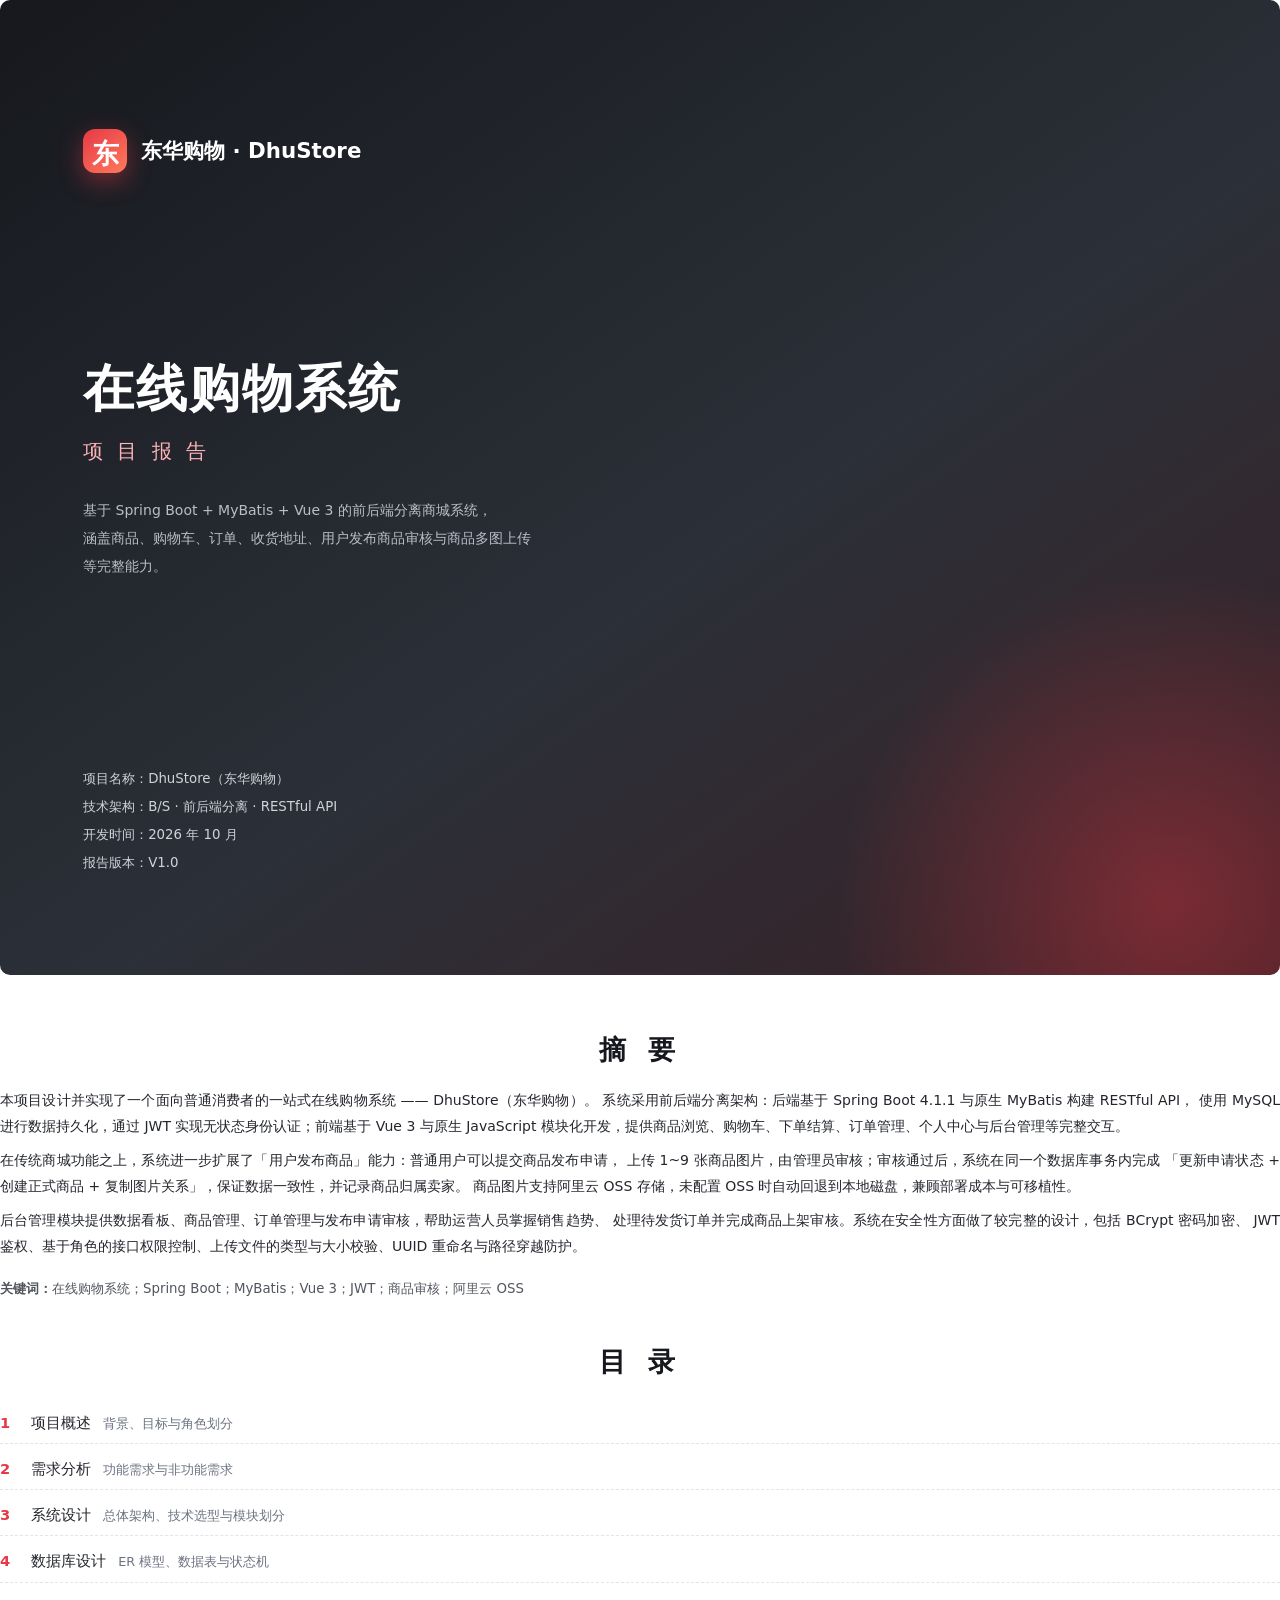
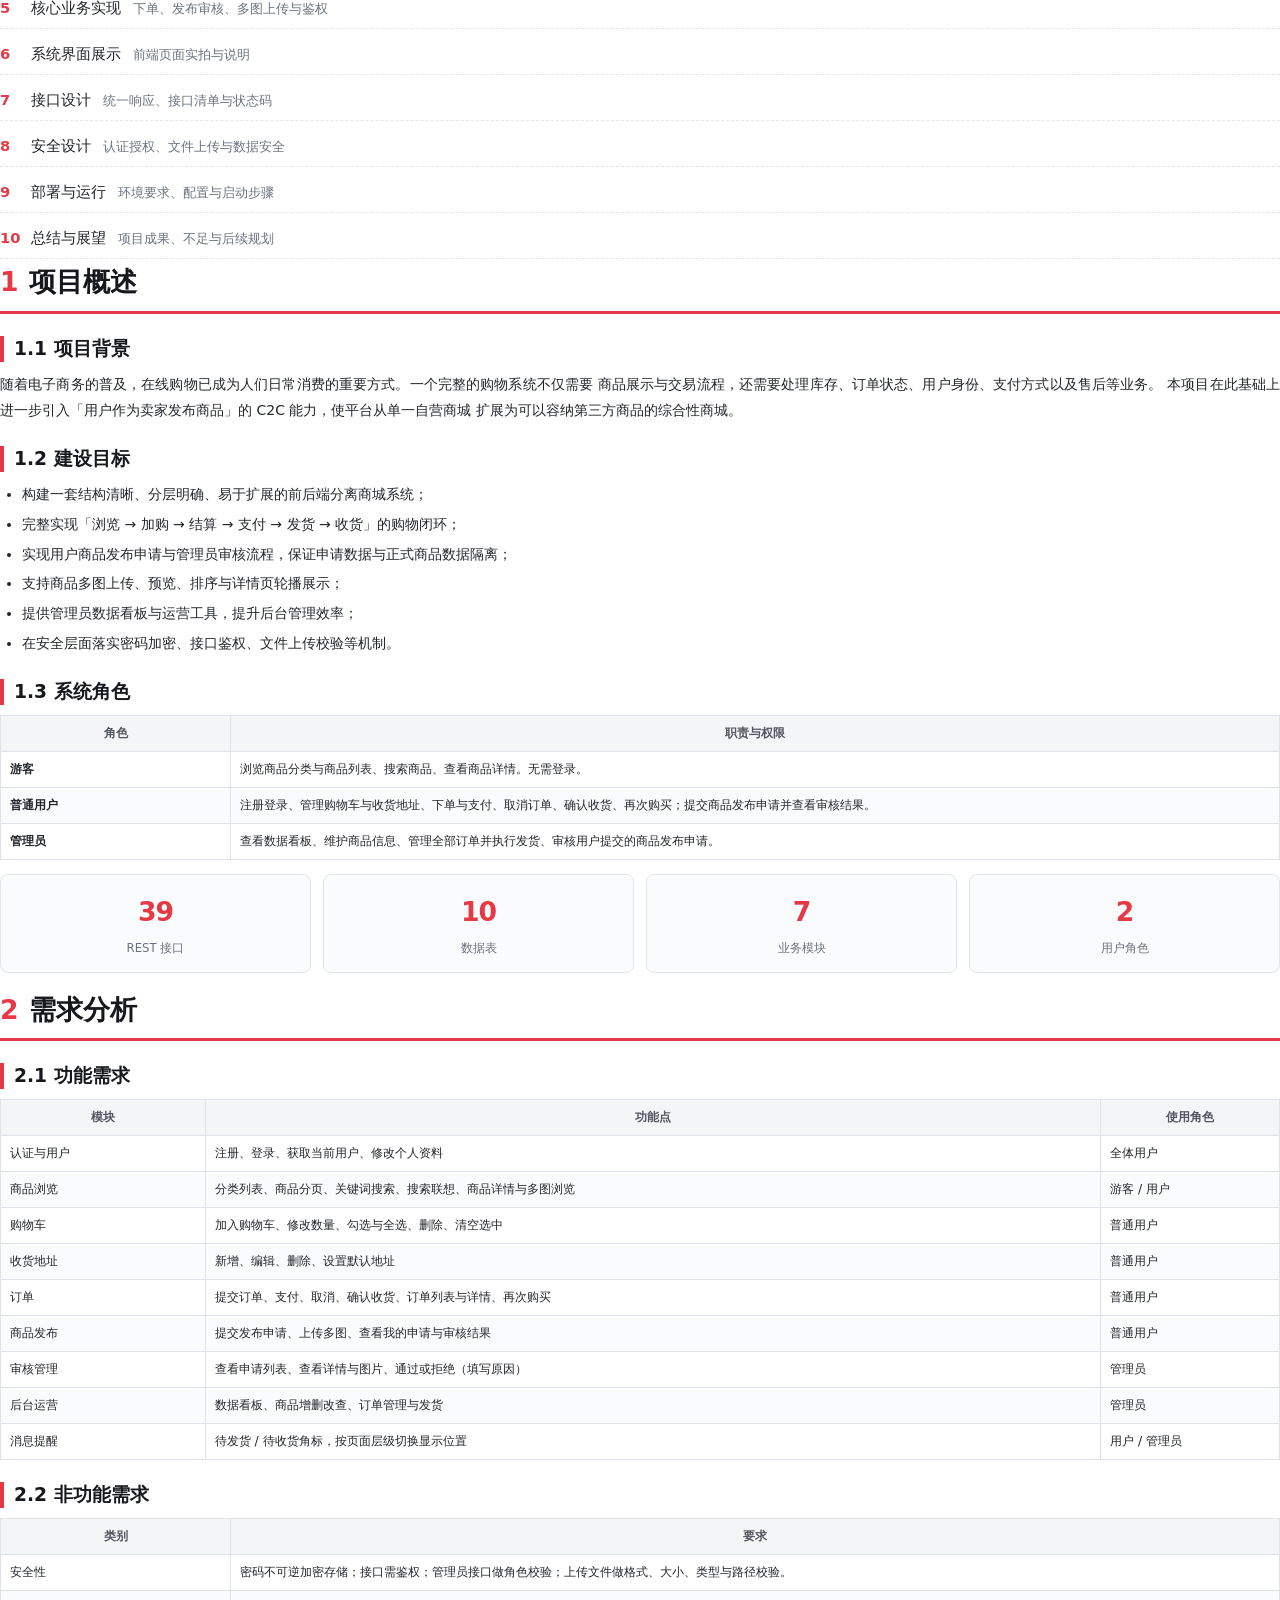
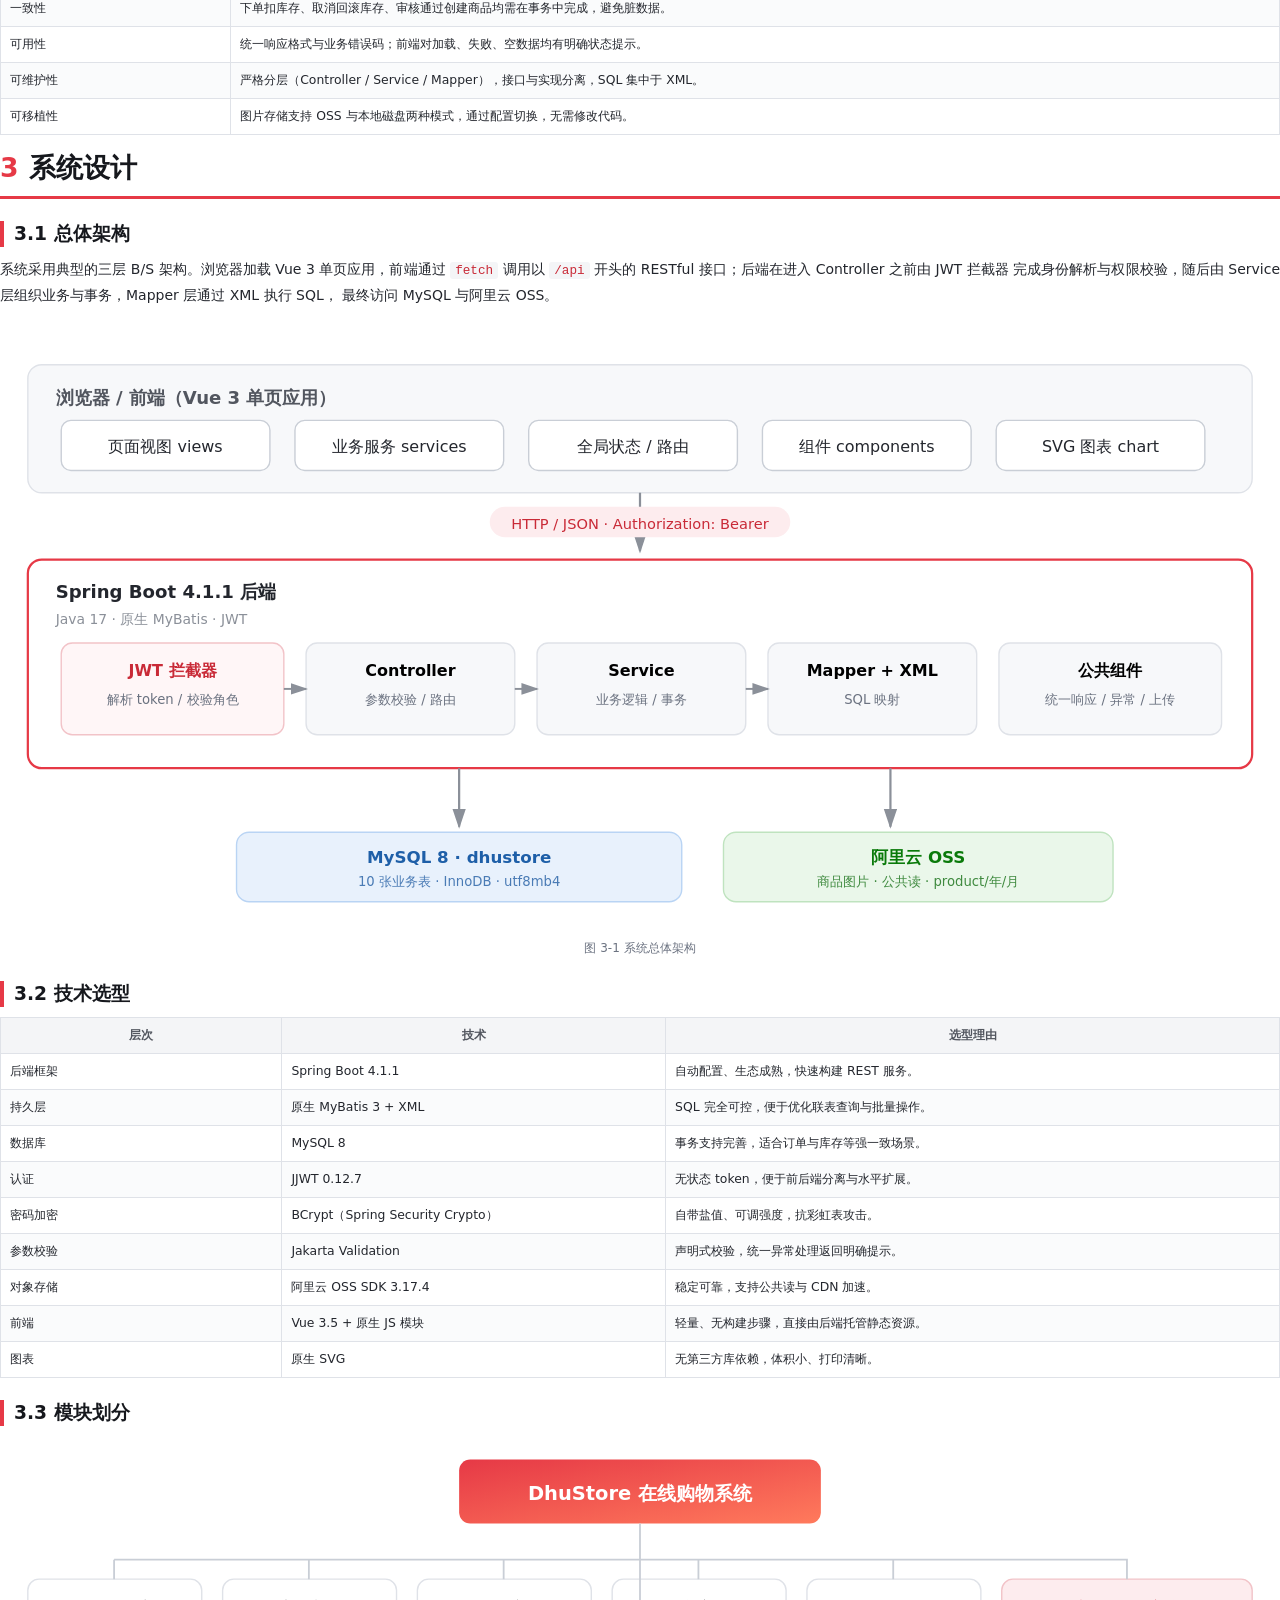
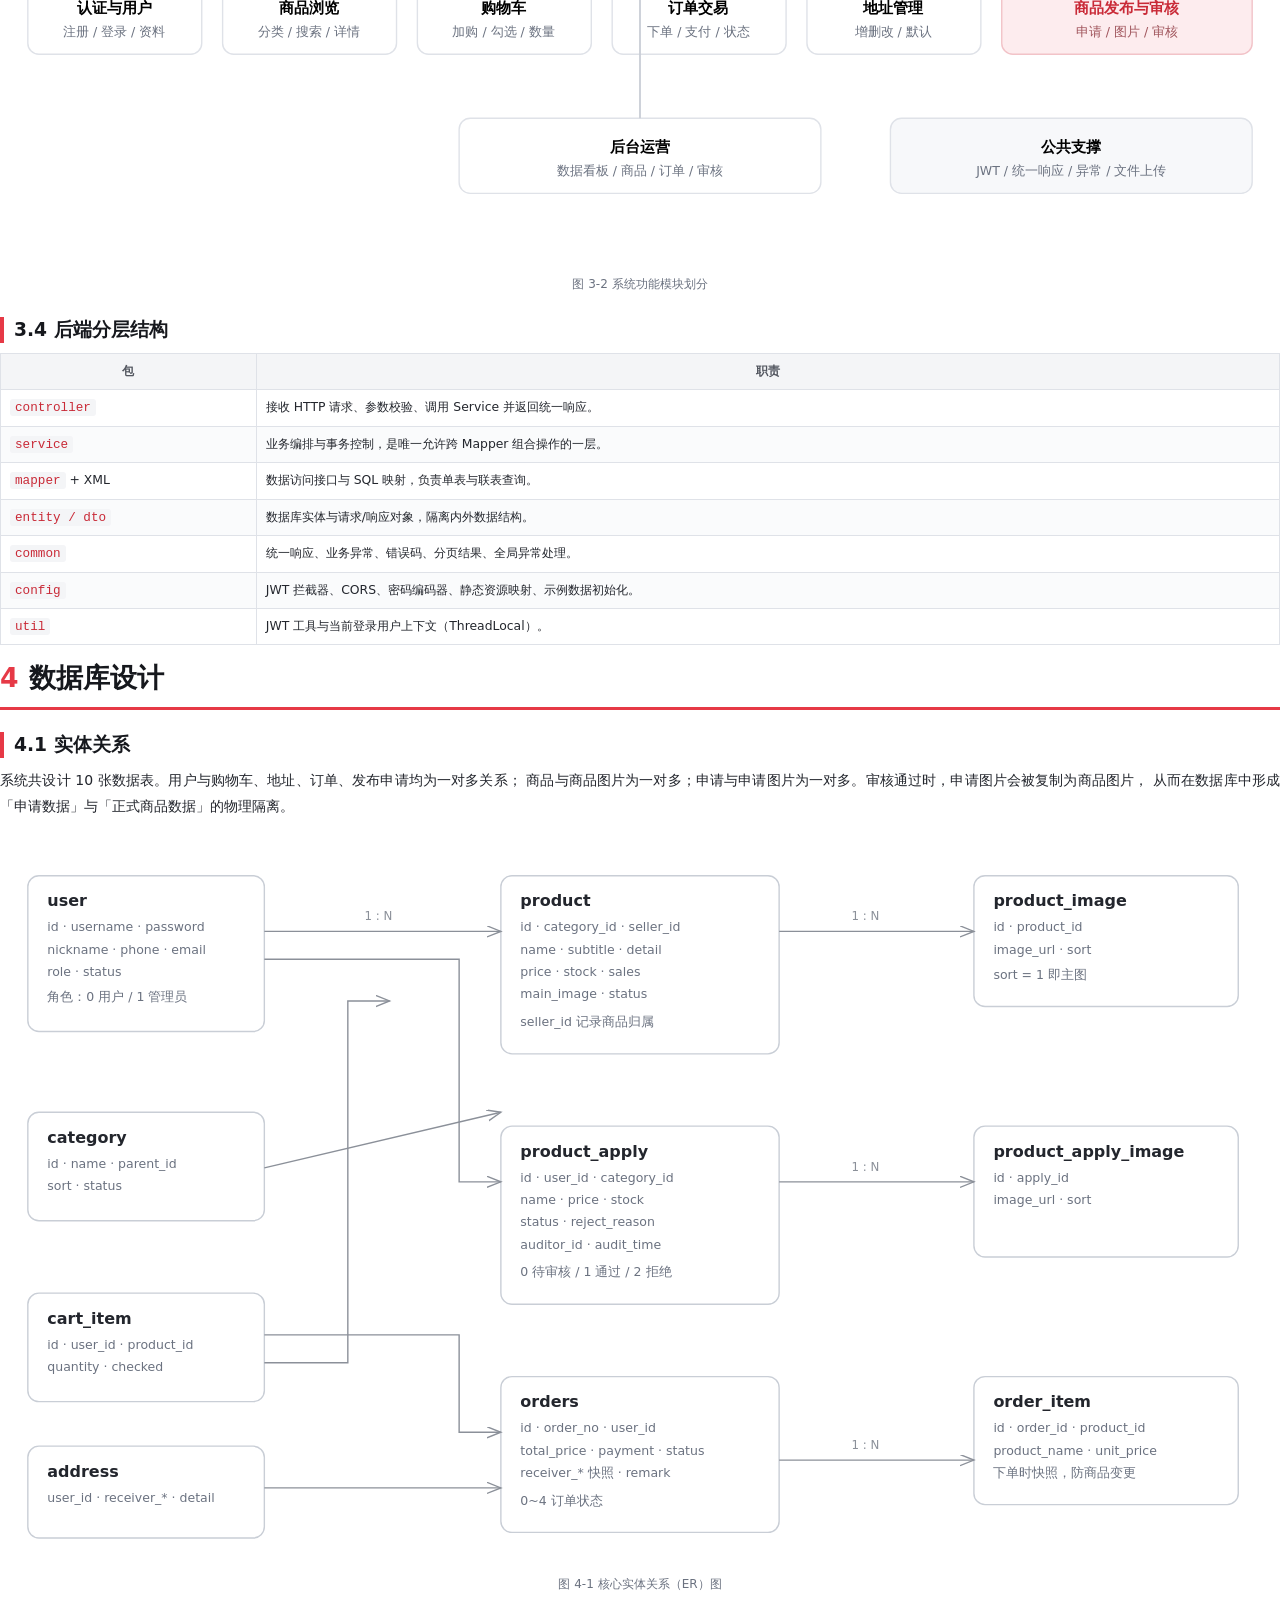
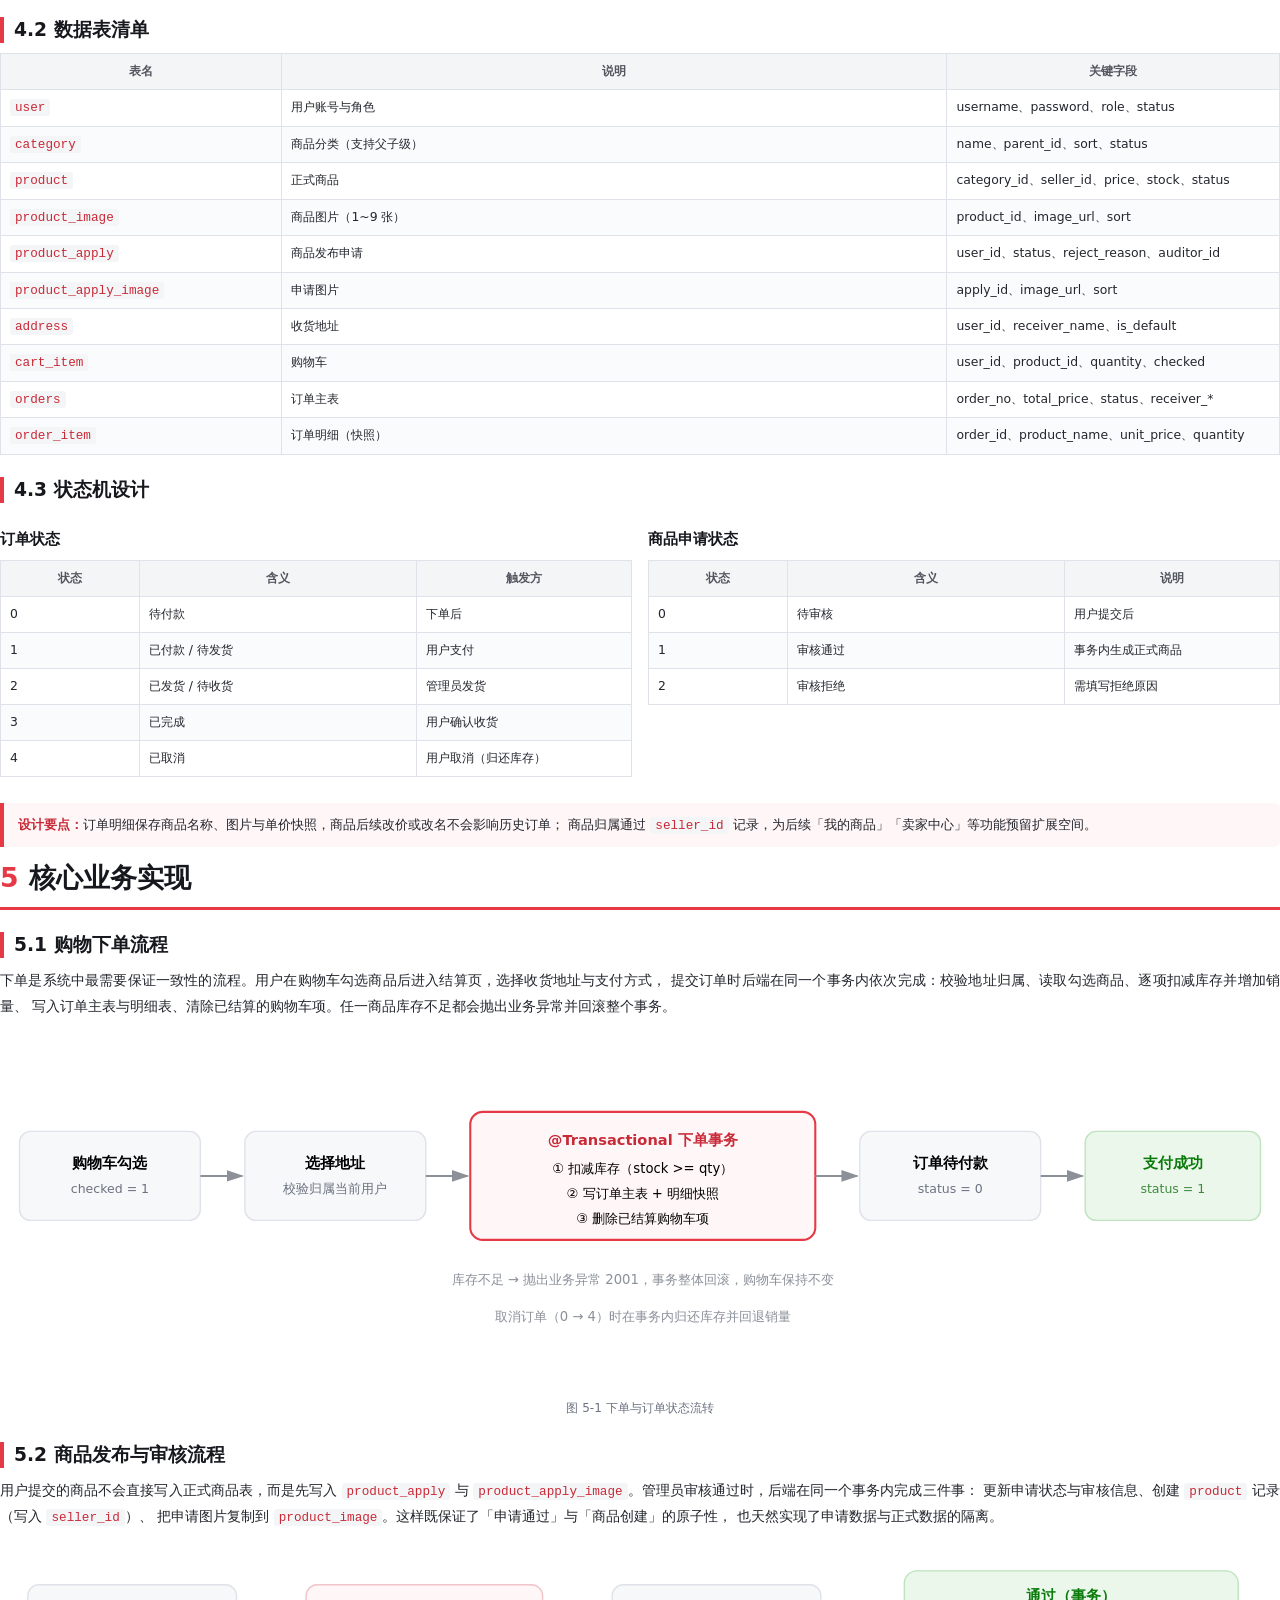
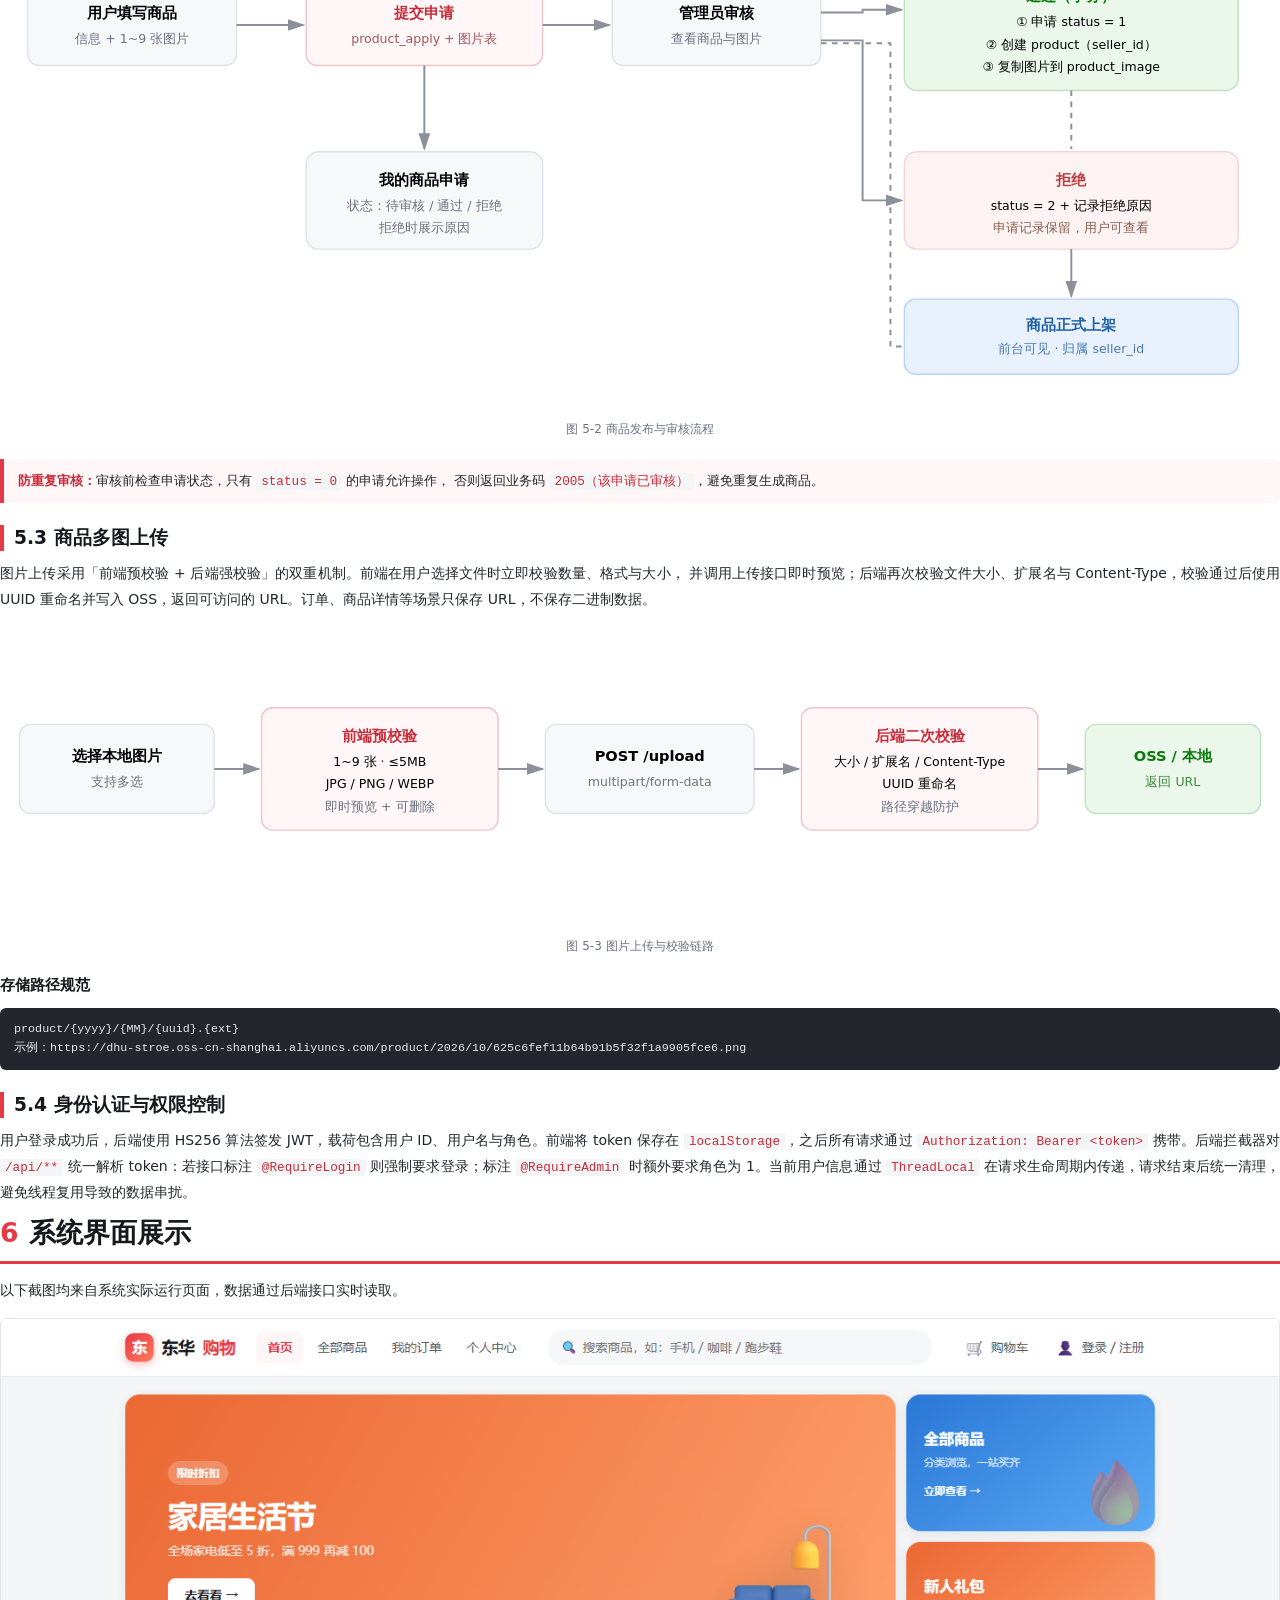
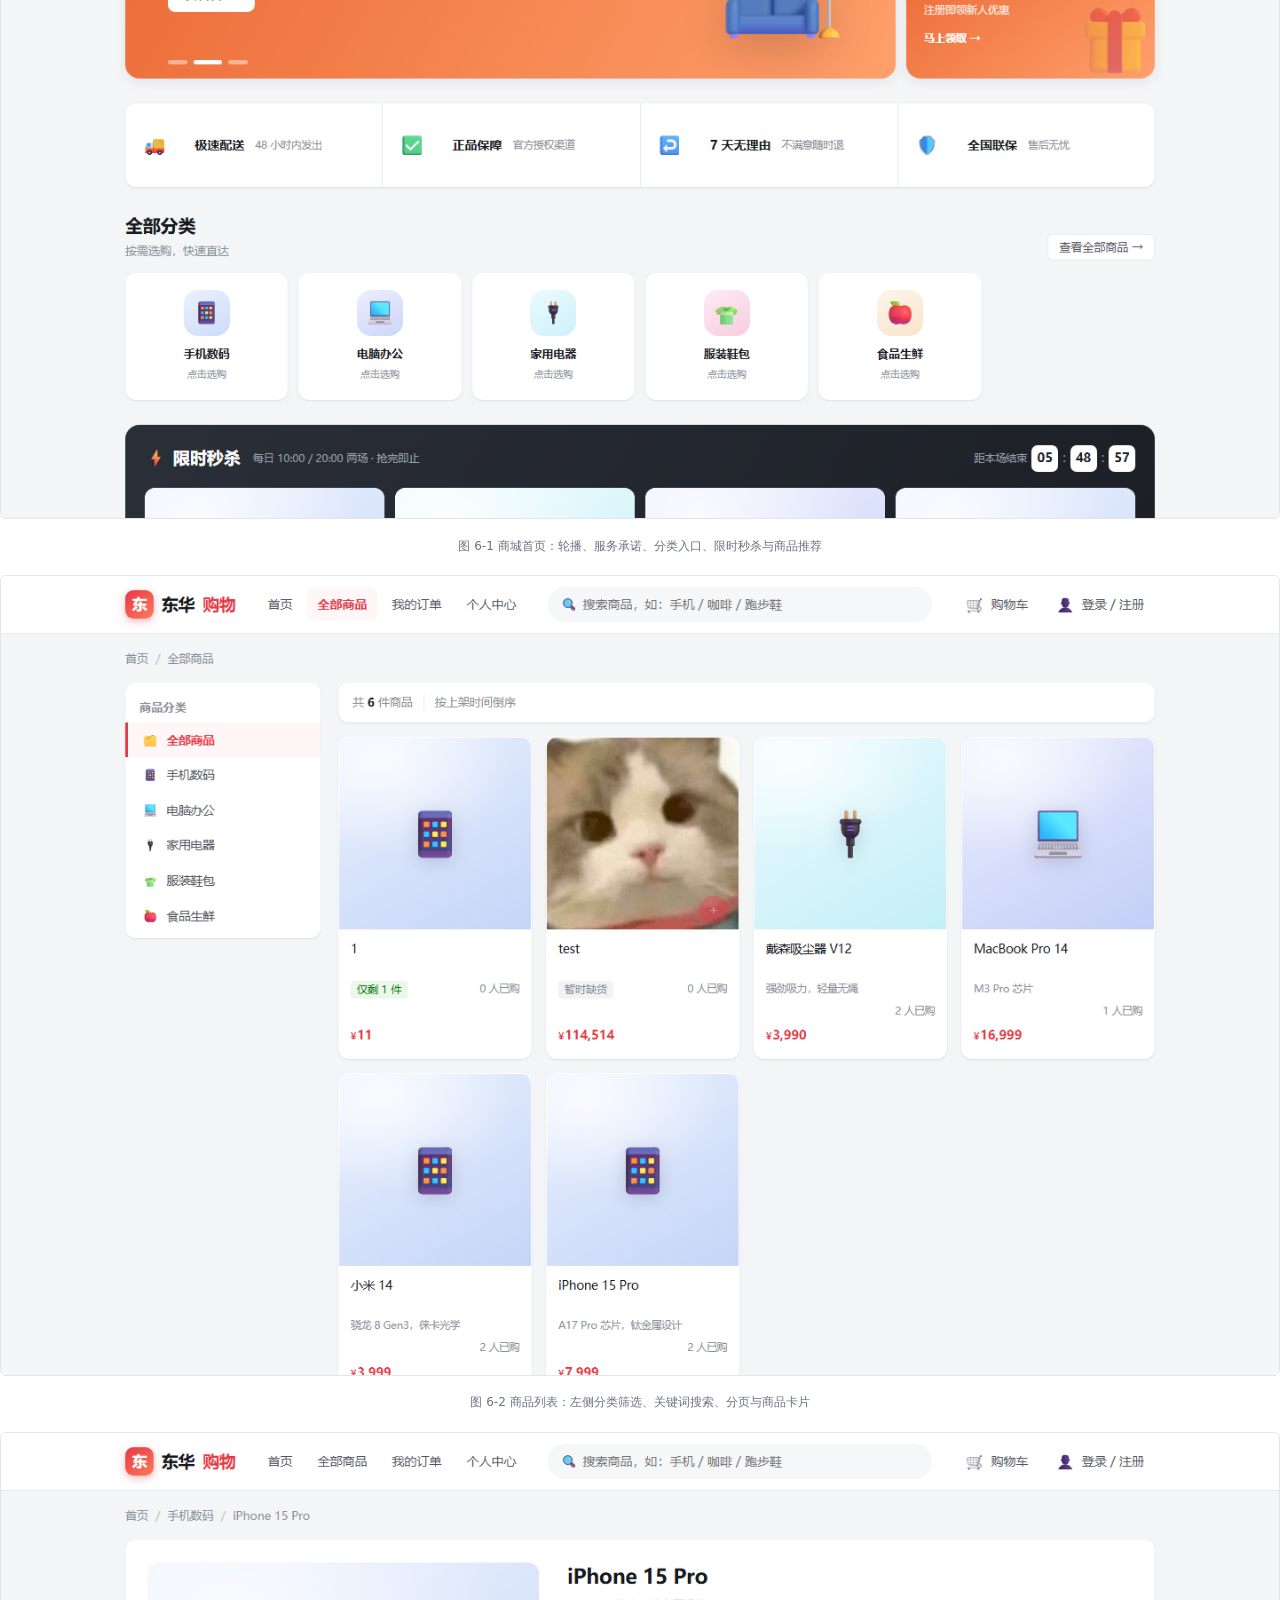
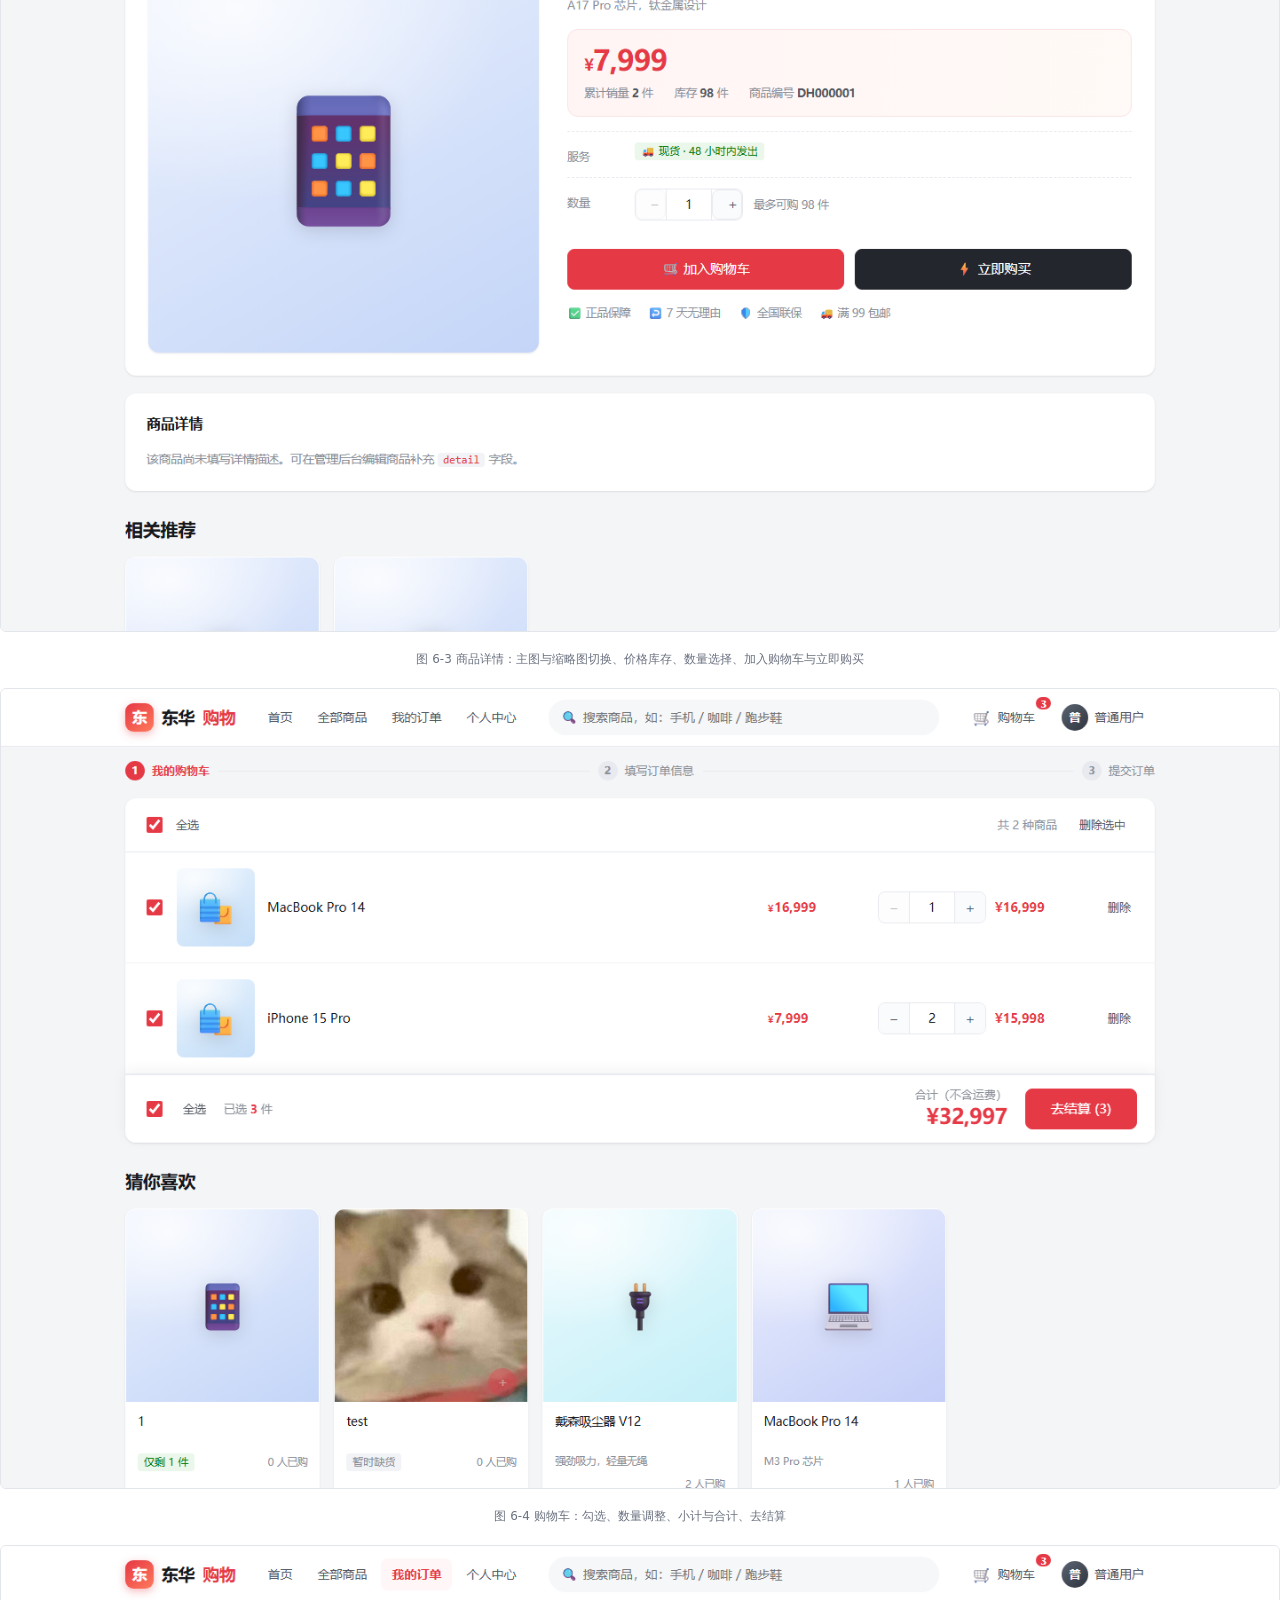
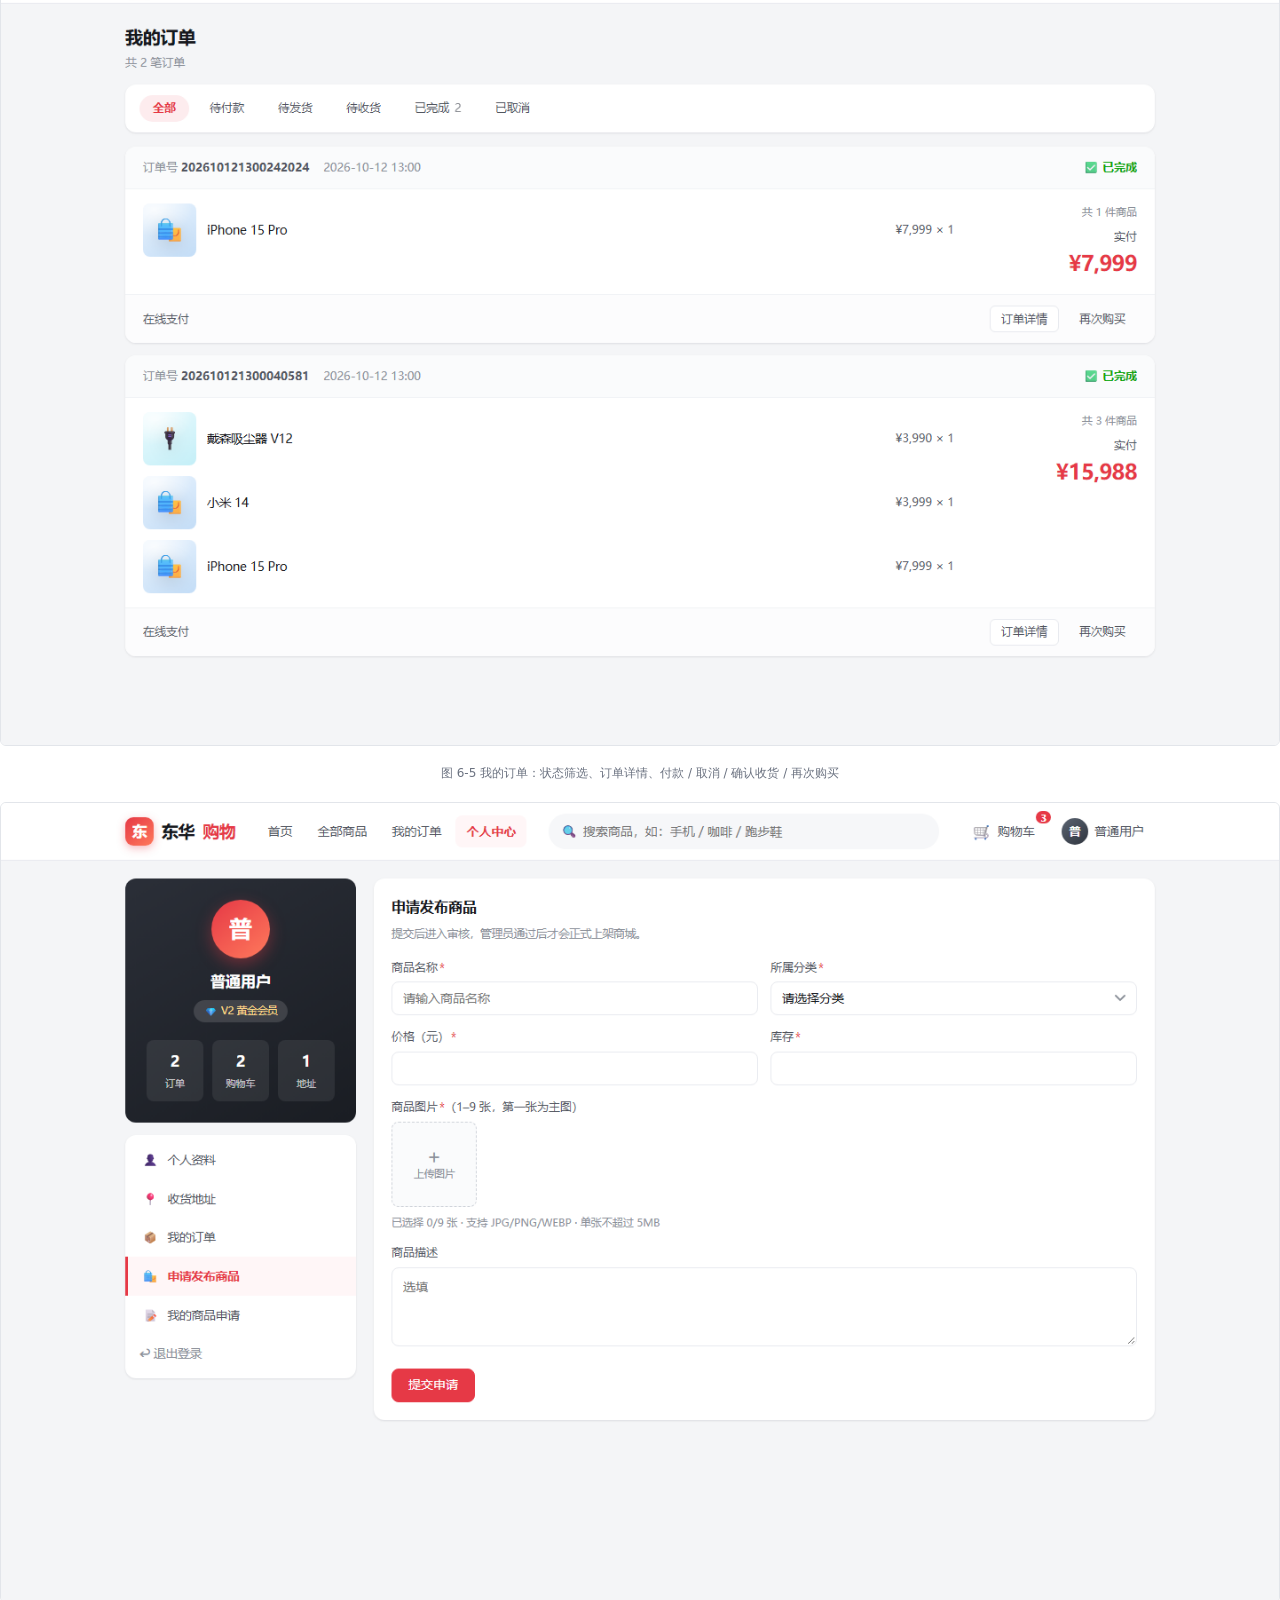
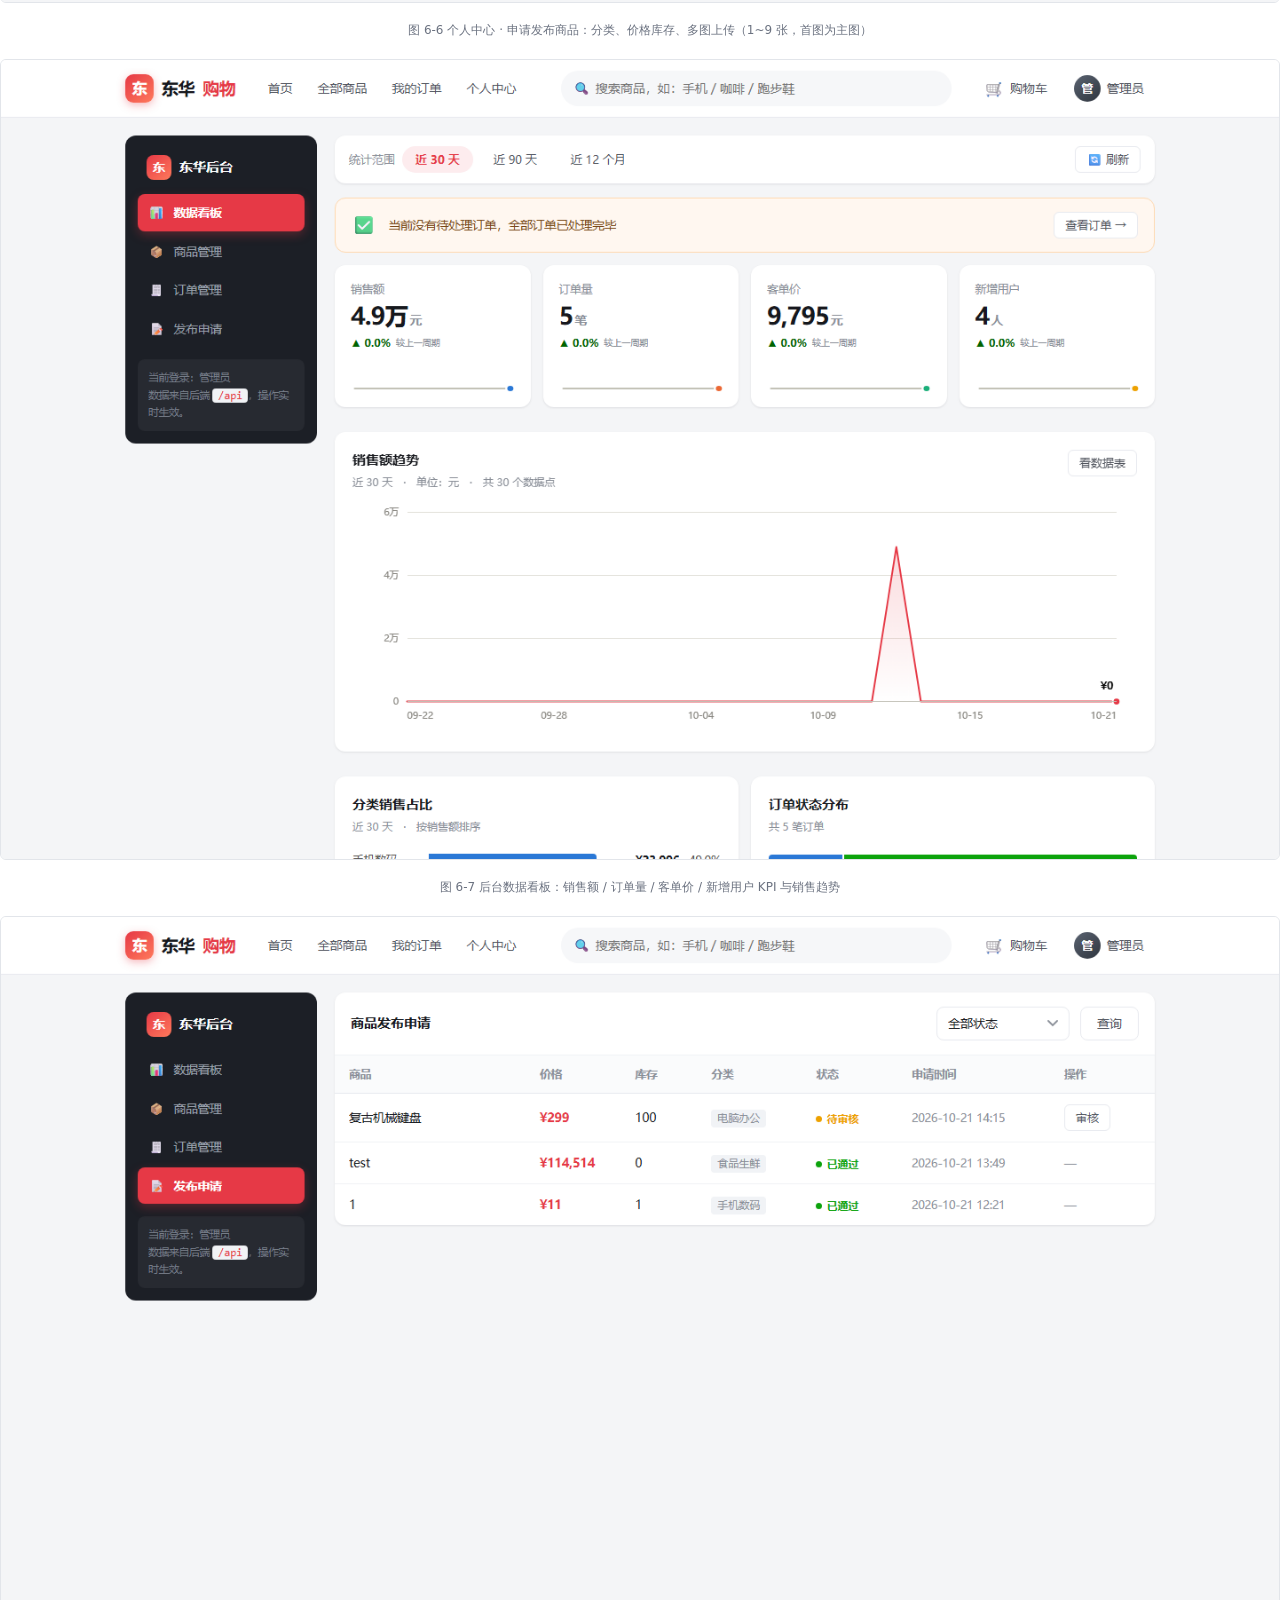
==== docs/report.html @ 22949633 "release: DhuStore 东华购物 v1.0 完整项目 - 首页运营化：轮播 Banner、促销位、分类图标改由后台配置，不再硬编码 - 新增 BannerController / Home" ====
<!DOCTYPE html>
<html lang="zh-CN">
<head>
<meta charset="UTF-8">
<title>DhuStore 东华购物 · 在线购物系统项目报告</title>
<style>
  @page { size: A4; margin: 16mm 15mm 16mm 15mm; }

  * { box-sizing: border-box; }
  html { -webkit-print-color-adjust: exact; print-color-adjust: exact; }
  body {
    margin: 0;
    font-family: "Microsoft YaHei", "PingFang SC", "Noto Sans SC", system-ui, sans-serif;
    font-size: 10.5pt;
    line-height: 1.85;
    color: #23262d;
  }
  h1, h2, h3, h4 { color: #16181d; line-height: 1.4; }
  h1.chapter {
    font-size: 20pt; margin: 0 0 14px; padding-bottom: 10px;
    border-bottom: 3px solid #e63946; page-break-before: always;
  }
  h1.chapter .no { color: #e63946; margin-right: 10px; }
  h2 { font-size: 14pt; margin: 22px 0 10px; padding-left: 10px; border-left: 4px solid #e63946; }
  h3 { font-size: 11.5pt; margin: 16px 0 8px; }
  p { margin: 8px 0; text-align: justify; }
  ul, ol { margin: 8px 0 8px 22px; padding: 0; }
  li { margin: 4px 0; }
  code {
    font-family: Consolas, "Courier New", monospace; font-size: 9.5pt;
    background: #f4f5f7; color: #c92a37; padding: 1px 5px; border-radius: 3px;
  }
  pre {
    background: #23262d; color: #e8eaef; padding: 12px 14px; border-radius: 6px;
    font-size: 8.8pt; line-height: 1.6; overflow: hidden; white-space: pre-wrap;
    page-break-inside: avoid;
  }
  table { width: 100%; border-collapse: collapse; margin: 10px 0 14px; font-size: 9.3pt; page-break-inside: avoid; }
  th { background: #f4f5f7; color: #52565f; font-weight: 600; }
  th, td { border: 1px solid #dfe2e8; padding: 6px 9px; vertical-align: top; }
  tr:nth-child(even) td { background: #fafbfc; }
  .fig { margin: 14px 0 18px; page-break-inside: avoid; text-align: center; }
  .fig img { width: 100%; border: 1px solid #e2e5ea; border-radius: 6px; }
  .fig .cap { font-size: 9pt; color: #6b7280; margin-top: 7px; }
  .fig svg { width: 100%; height: auto; }
  .note {
    background: #fff6f7; border-left: 4px solid #e63946; padding: 10px 14px;
    border-radius: 0 6px 6px 0; margin: 12px 0; font-size: 9.8pt;
  }
  .note b { color: #c92a37; }
  .tag {
    display: inline-block; background: #fdecee; color: #c92a37; font-size: 8.5pt;
    padding: 1px 8px; border-radius: 10px; margin-right: 6px;
  }
  .two-col { display: flex; gap: 16px; }
  .two-col > div { flex: 1; }

  /* 封面 */
  .cover {
    height: 258mm; page-break-after: always;
    background: linear-gradient(145deg, #16181d 0%, #2b3038 55%, #3a2026 100%);
    color: #fff; border-radius: 10px; padding: 34mm 22mm; position: relative; overflow: hidden;
  }
  .cover::after {
    content: ""; position: absolute; right: -60mm; bottom: -70mm;
    width: 180mm; height: 180mm; border-radius: 50%;
    background: radial-gradient(circle, rgba(230,57,70,.38) 0%, rgba(230,57,70,0) 68%);
  }
  .cover .brand { display: flex; align-items: center; gap: 14px; font-size: 16pt; font-weight: 700; }
  .cover .mark {
    width: 44px; height: 44px; border-radius: 12px; display: grid; place-items: center;
    background: linear-gradient(140deg, #e63946, #ff7a5c); font-size: 20pt;
    box-shadow: 0 8px 24px rgba(230,57,70,.45);
  }
  .cover h1 { font-size: 38pt; color: #fff; margin: 48mm 0 0; letter-spacing: 2px; }
  .cover .sub { font-size: 15pt; color: #ffb3b8; margin-top: 8px; letter-spacing: 4px; }
  .cover .desc { margin-top: 26px; color: #b9bec8; font-size: 10.5pt; line-height: 2; max-width: 120mm; }
  .cover .meta {
    position: absolute; left: 22mm; bottom: 26mm; font-size: 10pt; color: #cfd3da; line-height: 2.1;
  }
  .cover .meta b { color: #fff; font-weight: 600; }

  .abstract { page-break-after: always; padding-top: 10mm; }
  .abstract h1 { font-size: 20pt; text-align: center; letter-spacing: 6px; margin-bottom: 20px; }
  .keywords { margin-top: 18px; font-size: 10pt; color: #52565f; }
  .toc { page-break-after: always; padding-top: 6mm; }
  .toc h1 { font-size: 20pt; letter-spacing: 6px; text-align: center; margin-bottom: 22px; }
  .toc ol { list-style: none; margin: 0; padding: 0; font-size: 11pt; }
  .toc li { padding: 7px 0; border-bottom: 1px dashed #e2e5ea; }
  .toc li b { display: inline-block; width: 26px; color: #e63946; }
  .toc li span { color: #6b7280; font-size: 9.5pt; margin-left: 8px; }
  .kpi-row { display: flex; gap: 12px; margin: 14px 0 18px; }
  .kpi-box { flex: 1; background: #fafbfc; border: 1px solid #e2e5ea; border-radius: 8px; padding: 12px; text-align: center; }
  .kpi-box .n { font-size: 20pt; font-weight: 800; color: #e63946; letter-spacing: -1px; }
  .kpi-box .l { font-size: 8.8pt; color: #6b7280; margin-top: 2px; }
</style>
</head>
<body>

<!-- ======================= 封面 ======================= -->
<div class="cover">
  <div class="brand"><span class="mark">东</span> 东华购物 · DhuStore</div>
  <h1>在线购物系统</h1>
  <div class="sub">项 目 报 告</div>
  <div class="desc">
    基于 Spring Boot + MyBatis + Vue 3 的前后端分离商城系统，<br>
    涵盖商品、购物车、订单、收货地址、用户发布商品审核与商品多图上传等完整能力。
  </div>
  <div class="meta">
    项目名称：DhuStore（东华购物）<br>
    技术架构：B/S · 前后端分离 · RESTful API<br>
    开发时间：2026 年 10 月<br>
    报告版本：V1.0
  </div>
</div>

<!-- ======================= 摘要 ======================= -->
<div class="abstract">
  <h1>摘 要</h1>
  <p>
    本项目设计并实现了一个面向普通消费者的一站式在线购物系统 —— DhuStore（东华购物）。
    系统采用前后端分离架构：后端基于 Spring Boot 4.1.1 与原生 MyBatis 构建 RESTful API，
    使用 MySQL 进行数据持久化，通过 JWT 实现无状态身份认证；前端基于 Vue 3 与原生 JavaScript
    模块化开发，提供商品浏览、购物车、下单结算、订单管理、个人中心与后台管理等完整交互。
  </p>
  <p>
    在传统商城功能之上，系统进一步扩展了「用户发布商品」能力：普通用户可以提交商品发布申请，
    上传 1~9 张商品图片，由管理员审核；审核通过后，系统在同一个数据库事务内完成
    「更新申请状态 + 创建正式商品 + 复制图片关系」，保证数据一致性，并记录商品归属卖家。
    商品图片支持阿里云 OSS 存储，未配置 OSS 时自动回退到本地磁盘，兼顾部署成本与可移植性。
  </p>
  <p>
    后台管理模块提供数据看板、商品管理、订单管理与发布申请审核，帮助运营人员掌握销售趋势、
    处理待发货订单并完成商品上架审核。系统在安全性方面做了较完整的设计，包括 BCrypt 密码加密、
    JWT 鉴权、基于角色的接口权限控制、上传文件的类型与大小校验、UUID 重命名与路径穿越防护。
  </p>
  <div class="keywords">
    <b>关键词：</b>在线购物系统；Spring Boot；MyBatis；Vue 3；JWT；商品审核；阿里云 OSS
  </div>
</div>

<!-- ======================= 目录 ======================= -->
<div class="toc">
  <h1>目 录</h1>
  <ol>
    <li><b>1</b> 项目概述 <span>背景、目标与角色划分</span></li>
    <li><b>2</b> 需求分析 <span>功能需求与非功能需求</span></li>
    <li><b>3</b> 系统设计 <span>总体架构、技术选型与模块划分</span></li>
    <li><b>4</b> 数据库设计 <span>ER 模型、数据表与状态机</span></li>
    <li><b>5</b> 核心业务实现 <span>下单、发布审核、多图上传与鉴权</span></li>
    <li><b>6</b> 系统界面展示 <span>前端页面实拍与说明</span></li>
    <li><b>7</b> 接口设计 <span>统一响应、接口清单与状态码</span></li>
    <li><b>8</b> 安全设计 <span>认证授权、文件上传与数据安全</span></li>
    <li><b>9</b> 部署与运行 <span>环境要求、配置与启动步骤</span></li>
    <li><b>10</b> 总结与展望 <span>项目成果、不足与后续规划</span></li>
  </ol>
</div>

<!-- ======================= 1 项目概述 ======================= -->
<h1 class="chapter"><span class="no">1</span>项目概述</h1>

<h2>1.1 项目背景</h2>
<p>
  随着电子商务的普及，在线购物已成为人们日常消费的重要方式。一个完整的购物系统不仅需要
  商品展示与交易流程，还需要处理库存、订单状态、用户身份、支付方式以及售后等业务。
  本项目在此基础上进一步引入「用户作为卖家发布商品」的 C2C 能力，使平台从单一自营商城
  扩展为可以容纳第三方商品的综合性商城。
</p>

<h2>1.2 建设目标</h2>
<ul>
  <li>构建一套结构清晰、分层明确、易于扩展的前后端分离商城系统；</li>
  <li>完整实现「浏览 → 加购 → 结算 → 支付 → 发货 → 收货」的购物闭环；</li>
  <li>实现用户商品发布申请与管理员审核流程，保证申请数据与正式商品数据隔离；</li>
  <li>支持商品多图上传、预览、排序与详情页轮播展示；</li>
  <li>提供管理员数据看板与运营工具，提升后台管理效率；</li>
  <li>在安全层面落实密码加密、接口鉴权、文件上传校验等机制。</li>
</ul>

<h2>1.3 系统角色</h2>
<table>
  <thead><tr><th style="width:18%">角色</th><th>职责与权限</th></tr></thead>
  <tbody>
    <tr><td><b>游客</b></td><td>浏览商品分类与商品列表、搜索商品、查看商品详情。无需登录。</td></tr>
    <tr><td><b>普通用户</b></td><td>注册登录、管理购物车与收货地址、下单与支付、取消订单、确认收货、再次购买；提交商品发布申请并查看审核结果。</td></tr>
    <tr><td><b>管理员</b></td><td>查看数据看板、维护商品信息、管理全部订单并执行发货、审核用户提交的商品发布申请。</td></tr>
  </tbody>
</table>

<div class="kpi-row">
  <div class="kpi-box"><div class="n">39</div><div class="l">REST 接口</div></div>
  <div class="kpi-box"><div class="n">10</div><div class="l">数据表</div></div>
  <div class="kpi-box"><div class="n">7</div><div class="l">业务模块</div></div>
  <div class="kpi-box"><div class="n">2</div><div class="l">用户角色</div></div>
</div>

<!-- ======================= 2 需求分析 ======================= -->
<h1 class="chapter"><span class="no">2</span>需求分析</h1>

<h2>2.1 功能需求</h2>
<table>
  <thead><tr><th style="width:16%">模块</th><th>功能点</th><th style="width:14%">使用角色</th></tr></thead>
  <tbody>
    <tr><td>认证与用户</td><td>注册、登录、获取当前用户、修改个人资料</td><td>全体用户</td></tr>
    <tr><td>商品浏览</td><td>分类列表、商品分页、关键词搜索、搜索联想、商品详情与多图浏览</td><td>游客 / 用户</td></tr>
    <tr><td>购物车</td><td>加入购物车、修改数量、勾选与全选、删除、清空选中</td><td>普通用户</td></tr>
    <tr><td>收货地址</td><td>新增、编辑、删除、设置默认地址</td><td>普通用户</td></tr>
    <tr><td>订单</td><td>提交订单、支付、取消、确认收货、订单列表与详情、再次购买</td><td>普通用户</td></tr>
    <tr><td>商品发布</td><td>提交发布申请、上传多图、查看我的申请与审核结果</td><td>普通用户</td></tr>
    <tr><td>审核管理</td><td>查看申请列表、查看详情与图片、通过或拒绝（填写原因）</td><td>管理员</td></tr>
    <tr><td>后台运营</td><td>数据看板、商品增删改查、订单管理与发货</td><td>管理员</td></tr>
    <tr><td>消息提醒</td><td>待发货 / 待收货角标，按页面层级切换显示位置</td><td>用户 / 管理员</td></tr>
  </tbody>
</table>

<h2>2.2 非功能需求</h2>
<table>
  <thead><tr><th style="width:18%">类别</th><th>要求</th></tr></thead>
  <tbody>
    <tr><td>安全性</td><td>密码不可逆加密存储；接口需鉴权；管理员接口做角色校验；上传文件做格式、大小、类型与路径校验。</td></tr>
    <tr><td>一致性</td><td>下单扣库存、取消回滚库存、审核通过创建商品均需在事务中完成，避免脏数据。</td></tr>
    <tr><td>可用性</td><td>统一响应格式与业务错误码；前端对加载、失败、空数据均有明确状态提示。</td></tr>
    <tr><td>可维护性</td><td>严格分层（Controller / Service / Mapper），接口与实现分离，SQL 集中于 XML。</td></tr>
    <tr><td>可移植性</td><td>图片存储支持 OSS 与本地磁盘两种模式，通过配置切换，无需修改代码。</td></tr>
  </tbody>
</table>

<!-- ======================= 3 系统设计 ======================= -->
<h1 class="chapter"><span class="no">3</span>系统设计</h1>

<h2>3.1 总体架构</h2>
<p>
  系统采用典型的三层 B/S 架构。浏览器加载 Vue 3 单页应用，前端通过 <code>fetch</code>
  调用以 <code>/api</code> 开头的 RESTful 接口；后端在进入 Controller 之前由 JWT 拦截器
  完成身份解析与权限校验，随后由 Service 层组织业务与事务，Mapper 层通过 XML 执行 SQL，
  最终访问 MySQL 与阿里云 OSS。
</p>

<div class="fig">
<svg viewBox="0 0 920 430" xmlns="http://www.w3.org/2000/svg">
  <defs>
    <marker id="arrow" markerWidth="10" markerHeight="10" refX="8" refY="3" orient="auto">
      <path d="M0,0 L0,6 L9,3 z" fill="#8b9099"/>
    </marker>
    <linearGradient id="gBrand" x1="0" y1="0" x2="1" y2="1">
      <stop offset="0" stop-color="#e63946"/><stop offset="1" stop-color="#ff7a5c"/>
    </linearGradient>
  </defs>

  <!-- 浏览器层 -->
  <rect x="20" y="30" width="880" height="92" rx="10" fill="#f7f8fa" stroke="#dfe2e8"/>
  <text x="40" y="58" font-size="13" font-weight="700" fill="#52565f">浏览器 / 前端（Vue 3 单页应用）</text>
  <rect x="44" y="70" width="150" height="36" rx="7" fill="#fff" stroke="#c9ced6"/>
  <text x="119" y="93" font-size="11.5" text-anchor="middle" fill="#23262d">页面视图 views</text>
  <rect x="212" y="70" width="150" height="36" rx="7" fill="#fff" stroke="#c9ced6"/>
  <text x="287" y="93" font-size="11.5" text-anchor="middle" fill="#23262d">业务服务 services</text>
  <rect x="380" y="70" width="150" height="36" rx="7" fill="#fff" stroke="#c9ced6"/>
  <text x="455" y="93" font-size="11.5" text-anchor="middle" fill="#23262d">全局状态 / 路由</text>
  <rect x="548" y="70" width="150" height="36" rx="7" fill="#fff" stroke="#c9ced6"/>
  <text x="623" y="93" font-size="11.5" text-anchor="middle" fill="#23262d">组件 components</text>
  <rect x="716" y="70" width="150" height="36" rx="7" fill="#fff" stroke="#c9ced6"/>
  <text x="791" y="93" font-size="11.5" text-anchor="middle" fill="#23262d">SVG 图表 chart</text>

  <!-- 通讯 -->
  <line x1="460" y1="122" x2="460" y2="164" stroke="#8b9099" stroke-width="1.6" marker-end="url(#arrow)"/>
  <rect x="352" y="132" width="216" height="22" rx="11" fill="#fdecee"/>
  <text x="460" y="148" font-size="10.5" text-anchor="middle" fill="#c92a37">HTTP / JSON · Authorization: Bearer</text>

  <!-- Spring Boot -->
  <rect x="20" y="170" width="880" height="150" rx="10" fill="#fff" stroke="#e63946" stroke-width="1.6"/>
  <text x="40" y="198" font-size="13" font-weight="700" fill="#23262d">Spring Boot 4.1.1 后端</text>
  <text x="40" y="216" font-size="10" fill="#8b9099">Java 17 · 原生 MyBatis · JWT</text>

  <rect x="44" y="230" width="160" height="66" rx="8" fill="#fff6f7" stroke="#f2c3c8"/>
  <text x="124" y="254" font-size="11.5" font-weight="600" text-anchor="middle" fill="#c92a37">JWT 拦截器</text>
  <text x="124" y="274" font-size="9.5" text-anchor="middle" fill="#6b7280">解析 token / 校验角色</text>

  <rect x="220" y="230" width="150" height="66" rx="8" fill="#f7f8fa" stroke="#dfe2e8"/>
  <text x="295" y="254" font-size="11.5" font-weight="600" text-anchor="middle">Controller</text>
  <text x="295" y="274" font-size="9.5" text-anchor="middle" fill="#6b7280">参数校验 / 路由</text>

  <rect x="386" y="230" width="150" height="66" rx="8" fill="#f7f8fa" stroke="#dfe2e8"/>
  <text x="461" y="254" font-size="11.5" font-weight="600" text-anchor="middle">Service</text>
  <text x="461" y="274" font-size="9.5" text-anchor="middle" fill="#6b7280">业务逻辑 / 事务</text>

  <rect x="552" y="230" width="150" height="66" rx="8" fill="#f7f8fa" stroke="#dfe2e8"/>
  <text x="627" y="254" font-size="11.5" font-weight="600" text-anchor="middle">Mapper + XML</text>
  <text x="627" y="274" font-size="9.5" text-anchor="middle" fill="#6b7280">SQL 映射</text>

  <rect x="718" y="230" width="160" height="66" rx="8" fill="#f7f8fa" stroke="#dfe2e8"/>
  <text x="798" y="254" font-size="11.5" font-weight="600" text-anchor="middle">公共组件</text>
  <text x="798" y="274" font-size="9.5" text-anchor="middle" fill="#6b7280">统一响应 / 异常 / 上传</text>

  <line x1="204" y1="263" x2="220" y2="263" stroke="#8b9099" stroke-width="1.4" marker-end="url(#arrow)"/>
  <line x1="370" y1="263" x2="386" y2="263" stroke="#8b9099" stroke-width="1.4" marker-end="url(#arrow)"/>
  <line x1="536" y1="263" x2="552" y2="263" stroke="#8b9099" stroke-width="1.4" marker-end="url(#arrow)"/>

  <!-- 数据层 -->
  <line x1="330" y1="320" x2="330" y2="362" stroke="#8b9099" stroke-width="1.6" marker-end="url(#arrow)"/>
  <line x1="640" y1="320" x2="640" y2="362" stroke="#8b9099" stroke-width="1.6" marker-end="url(#arrow)"/>

  <rect x="170" y="366" width="320" height="50" rx="9" fill="#e8f1fc" stroke="#b9d4f4"/>
  <text x="330" y="388" font-size="12" font-weight="700" text-anchor="middle" fill="#1e5fa8">MySQL 8 · dhustore</text>
  <text x="330" y="405" font-size="9.5" text-anchor="middle" fill="#4a7bb5">10 张业务表 · InnoDB · utf8mb4</text>

  <rect x="520" y="366" width="280" height="50" rx="9" fill="#eaf7ea" stroke="#bfe3bf"/>
  <text x="660" y="388" font-size="12" font-weight="700" text-anchor="middle" fill="#0a7a0a">阿里云 OSS</text>
  <text x="660" y="405" font-size="9.5" text-anchor="middle" fill="#3f8a3f">商品图片 · 公共读 · product/年/月</text>
</svg>
<div class="cap">图 3-1 系统总体架构</div>
</div>

<h2>3.2 技术选型</h2>
<table>
  <thead><tr><th style="width:22%">层次</th><th style="width:30%">技术</th><th>选型理由</th></tr></thead>
  <tbody>
    <tr><td>后端框架</td><td>Spring Boot 4.1.1</td><td>自动配置、生态成熟，快速构建 REST 服务。</td></tr>
    <tr><td>持久层</td><td>原生 MyBatis 3 + XML</td><td>SQL 完全可控，便于优化联表查询与批量操作。</td></tr>
    <tr><td>数据库</td><td>MySQL 8</td><td>事务支持完善，适合订单与库存等强一致场景。</td></tr>
    <tr><td>认证</td><td>JJWT 0.12.7</td><td>无状态 token，便于前后端分离与水平扩展。</td></tr>
    <tr><td>密码加密</td><td>BCrypt（Spring Security Crypto）</td><td>自带盐值、可调强度，抗彩虹表攻击。</td></tr>
    <tr><td>参数校验</td><td>Jakarta Validation</td><td>声明式校验，统一异常处理返回明确提示。</td></tr>
    <tr><td>对象存储</td><td>阿里云 OSS SDK 3.17.4</td><td>稳定可靠，支持公共读与 CDN 加速。</td></tr>
    <tr><td>前端</td><td>Vue 3.5 + 原生 JS 模块</td><td>轻量、无构建步骤，直接由后端托管静态资源。</td></tr>
    <tr><td>图表</td><td>原生 SVG</td><td>无第三方库依赖，体积小、打印清晰。</td></tr>
  </tbody>
</table>

<h2>3.3 模块划分</h2>
<div class="fig">
<svg viewBox="0 0 920 300" xmlns="http://www.w3.org/2000/svg">
  <rect x="330" y="14" width="260" height="46" rx="8" fill="url(#gBrand)"/>
  <text x="460" y="43" font-size="14" font-weight="700" text-anchor="middle" fill="#fff">DhuStore 在线购物系统</text>

  <g font-size="11" text-anchor="middle">
    <rect x="20" y="100" width="125" height="54" rx="8" fill="#fff" stroke="#dfe2e8"/>
    <text x="82" y="124" font-weight="600">认证与用户</text><text x="82" y="141" font-size="9" fill="#6b7280">注册 / 登录 / 资料</text>

    <rect x="160" y="100" width="125" height="54" rx="8" fill="#fff" stroke="#dfe2e8"/>
    <text x="222" y="124" font-weight="600">商品浏览</text><text x="222" y="141" font-size="9" fill="#6b7280">分类 / 搜索 / 详情</text>

    <rect x="300" y="100" width="125" height="54" rx="8" fill="#fff" stroke="#dfe2e8"/>
    <text x="362" y="124" font-weight="600">购物车</text><text x="362" y="141" font-size="9" fill="#6b7280">加购 / 勾选 / 数量</text>

    <rect x="440" y="100" width="125" height="54" rx="8" fill="#fff" stroke="#dfe2e8"/>
    <text x="502" y="124" font-weight="600">订单交易</text><text x="502" y="141" font-size="9" fill="#6b7280">下单 / 支付 / 状态</text>

    <rect x="580" y="100" width="125" height="54" rx="8" fill="#fff" stroke="#dfe2e8"/>
    <text x="642" y="124" font-weight="600">地址管理</text><text x="642" y="141" font-size="9" fill="#6b7280">增删改 / 默认</text>

    <rect x="720" y="100" width="180" height="54" rx="8" fill="#fdecee" stroke="#f2c3c8"/>
    <text x="810" y="124" font-weight="600" fill="#c92a37">商品发布与审核</text><text x="810" y="141" font-size="9" fill="#a0555c">申请 / 图片 / 审核</text>

    <rect x="330" y="200" width="260" height="54" rx="8" fill="#fff" stroke="#dfe2e8"/>
    <text x="460" y="224" font-weight="600">后台运营</text><text x="460" y="241" font-size="9" fill="#6b7280">数据看板 / 商品 / 订单 / 审核</text>

    <rect x="640" y="200" width="260" height="54" rx="8" fill="#f7f8fa" stroke="#dfe2e8"/>
    <text x="770" y="224" font-weight="600">公共支撑</text><text x="770" y="241" font-size="9" fill="#6b7280">JWT / 统一响应 / 异常 / 文件上传</text>
  </g>

  <g stroke="#c9ced6" stroke-width="1.3" fill="none">
    <path d="M460,60 L460,86 M82,86 L810,86 L810,100 M82,86 L82,100 M222,86 L222,100 M362,86 L362,100 M502,86 L502,100 M642,86 L642,100"/>
    <path d="M460,86 L460,200"/>
  </g>
</svg>
<div class="cap">图 3-2 系统功能模块划分</div>
</div>

<h2>3.4 后端分层结构</h2>
<table>
  <thead><tr><th style="width:20%">包</th><th>职责</th></tr></thead>
  <tbody>
    <tr><td><code>controller</code></td><td>接收 HTTP 请求、参数校验、调用 Service 并返回统一响应。</td></tr>
    <tr><td><code>service</code></td><td>业务编排与事务控制，是唯一允许跨 Mapper 组合操作的一层。</td></tr>
    <tr><td><code>mapper</code> + XML</td><td>数据访问接口与 SQL 映射，负责单表与联表查询。</td></tr>
    <tr><td><code>entity / dto</code></td><td>数据库实体与请求/响应对象，隔离内外数据结构。</td></tr>
    <tr><td><code>common</code></td><td>统一响应、业务异常、错误码、分页结果、全局异常处理。</td></tr>
    <tr><td><code>config</code></td><td>JWT 拦截器、CORS、密码编码器、静态资源映射、示例数据初始化。</td></tr>
    <tr><td><code>util</code></td><td>JWT 工具与当前登录用户上下文（ThreadLocal）。</td></tr>
  </tbody>
</table>

<!-- ======================= 4 数据库设计 ======================= -->
<h1 class="chapter"><span class="no">4</span>数据库设计</h1>

<h2>4.1 实体关系</h2>
<p>
  系统共设计 10 张数据表。用户与购物车、地址、订单、发布申请均为一对多关系；
  商品与商品图片为一对多；申请与申请图片为一对多。审核通过时，申请图片会被复制为商品图片，
  从而在数据库中形成「申请数据」与「正式商品数据」的物理隔离。
</p>

<div class="fig">
<svg viewBox="0 0 920 520" xmlns="http://www.w3.org/2000/svg">
  <defs>
    <marker id="crow" markerWidth="12" markerHeight="10" refX="10" refY="4" orient="auto">
      <path d="M0,0 L10,4 L0,8" fill="none" stroke="#8b9099"/>
    </marker>
  </defs>
  <style>
    .ent { fill:#fff; stroke:#c9ced6; }
    .entt { font-size:11.5px; font-weight:700; fill:#23262d; }
    .entf { font-size:9px; fill:#6b7280; }
    .rel { stroke:#8b9099; fill:none; }
  </style>

  <!-- user -->
  <rect class="ent" x="20" y="30" width="170" height="112" rx="8"/>
  <text class="entt" x="34" y="52">user</text>
  <text class="entf" x="34" y="70">id · username · password</text>
  <text class="entf" x="34" y="86">nickname · phone · email</text>
  <text class="entf" x="34" y="102">role · status</text>
  <text class="entf" x="34" y="120" fill="#c92a37">角色：0 用户 / 1 管理员</text>

  <!-- category -->
  <rect class="ent" x="20" y="200" width="170" height="78" rx="8"/>
  <text class="entt" x="34" y="222">category</text>
  <text class="entf" x="34" y="240">id · name · parent_id</text>
  <text class="entf" x="34" y="256">sort · status</text>

  <!-- product -->
  <rect class="ent" x="360" y="30" width="200" height="128" rx="8"/>
  <text class="entt" x="374" y="52">product</text>
  <text class="entf" x="374" y="70">id · category_id · seller_id</text>
  <text class="entf" x="374" y="86">name · subtitle · detail</text>
  <text class="entf" x="374" y="102">price · stock · sales</text>
  <text class="entf" x="374" y="118">main_image · status</text>
  <text class="entf" x="374" y="138" fill="#c92a37">seller_id 记录商品归属</text>

  <!-- product_image -->
  <rect class="ent" x="700" y="30" width="190" height="94" rx="8"/>
  <text class="entt" x="714" y="52">product_image</text>
  <text class="entf" x="714" y="70">id · product_id</text>
  <text class="entf" x="714" y="86">image_url · sort</text>
  <text class="entf" x="714" y="104" fill="#c92a37">sort = 1 即主图</text>

  <!-- product_apply -->
  <rect class="ent" x="360" y="210" width="200" height="128" rx="8" fill="#fff6f7" stroke="#f2c3c8"/>
  <text class="entt" x="374" y="232">product_apply</text>
  <text class="entf" x="374" y="250">id · user_id · category_id</text>
  <text class="entf" x="374" y="266">name · price · stock</text>
  <text class="entf" x="374" y="282">status · reject_reason</text>
  <text class="entf" x="374" y="298">auditor_id · audit_time</text>
  <text class="entf" x="374" y="318" fill="#c92a37">0 待审核 / 1 通过 / 2 拒绝</text>

  <!-- product_apply_image -->
  <rect class="ent" x="700" y="210" width="190" height="94" rx="8" fill="#fff6f7" stroke="#f2c3c8"/>
  <text class="entt" x="714" y="232">product_apply_image</text>
  <text class="entf" x="714" y="250">id · apply_id</text>
  <text class="entf" x="714" y="266">image_url · sort</text>

  <!-- cart -->
  <rect class="ent" x="20" y="330" width="170" height="78" rx="8"/>
  <text class="entt" x="34" y="352">cart_item</text>
  <text class="entf" x="34" y="370">id · user_id · product_id</text>
  <text class="entf" x="34" y="386">quantity · checked</text>

  <!-- address -->
  <rect class="ent" x="20" y="440" width="170" height="66" rx="8"/>
  <text class="entt" x="34" y="462">address</text>
  <text class="entf" x="34" y="480">user_id · receiver_* · detail</text>

  <!-- orders -->
  <rect class="ent" x="360" y="390" width="200" height="112" rx="8"/>
  <text class="entt" x="374" y="412">orders</text>
  <text class="entf" x="374" y="430">id · order_no · user_id</text>
  <text class="entf" x="374" y="446">total_price · payment · status</text>
  <text class="entf" x="374" y="462">receiver_* 快照 · remark</text>
  <text class="entf" x="374" y="482" fill="#c92a37">0~4 订单状态</text>

  <!-- order_item -->
  <rect class="ent" x="700" y="390" width="190" height="92" rx="8"/>
  <text class="entt" x="714" y="412">order_item</text>
  <text class="entf" x="714" y="430">id · order_id · product_id</text>
  <text class="entf" x="714" y="446">product_name · unit_price</text>
  <text class="entf" x="714" y="462" fill="#c92a37">下单时快照，防商品变更</text>

  <!-- relations -->
  <path class="rel" marker-end="url(#crow)" d="M190,70 L360,70"/>
  <path class="rel" marker-end="url(#crow)" d="M190,240 L360,200"/>
  <path class="rel" marker-end="url(#crow)" d="M560,70 L700,70"/>
  <path class="rel" marker-end="url(#crow)" d="M190,90 L330,90 L330,250 L360,250"/>
  <path class="rel" marker-end="url(#crow)" d="M560,250 L700,250"/>
  <path class="rel" marker-end="url(#crow)" d="M190,360 L330,360 L330,430 L360,430"/>
  <path class="rel" marker-end="url(#crow)" d="M190,470 L330,470 L330,470 L360,470"/>
  <path class="rel" marker-end="url(#crow)" d="M560,450 L700,450"/>
  <path class="rel" marker-end="url(#crow)" d="M190,380 L250,380 L250,120 L280,120"/>

  <g font-size="8.5" fill="#8b9099">
    <text x="262" y="62">1 : N</text>
    <text x="612" y="62">1 : N</text>
    <text x="612" y="242">1 : N</text>
    <text x="612" y="442">1 : N</text>
  </g>
</svg>
<div class="cap">图 4-1 核心实体关系（ER）图</div>
</div>

<h2>4.2 数据表清单</h2>
<table>
  <thead><tr><th style="width:22%">表名</th><th>说明</th><th style="width:26%">关键字段</th></tr></thead>
  <tbody>
    <tr><td><code>user</code></td><td>用户账号与角色</td><td>username、password、role、status</td></tr>
    <tr><td><code>category</code></td><td>商品分类（支持父子级）</td><td>name、parent_id、sort、status</td></tr>
    <tr><td><code>product</code></td><td>正式商品</td><td>category_id、seller_id、price、stock、status</td></tr>
    <tr><td><code>product_image</code></td><td>商品图片（1~9 张）</td><td>product_id、image_url、sort</td></tr>
    <tr><td><code>product_apply</code></td><td>商品发布申请</td><td>user_id、status、reject_reason、auditor_id</td></tr>
    <tr><td><code>product_apply_image</code></td><td>申请图片</td><td>apply_id、image_url、sort</td></tr>
    <tr><td><code>address</code></td><td>收货地址</td><td>user_id、receiver_name、is_default</td></tr>
    <tr><td><code>cart_item</code></td><td>购物车</td><td>user_id、product_id、quantity、checked</td></tr>
    <tr><td><code>orders</code></td><td>订单主表</td><td>order_no、total_price、status、receiver_*</td></tr>
    <tr><td><code>order_item</code></td><td>订单明细（快照）</td><td>order_id、product_name、unit_price、quantity</td></tr>
  </tbody>
</table>

<h2>4.3 状态机设计</h2>
<div class="two-col">
  <div>
    <h3>订单状态</h3>
    <table>
      <thead><tr><th style="width:22%">状态</th><th>含义</th><th style="width:34%">触发方</th></tr></thead>
      <tbody>
        <tr><td>0</td><td>待付款</td><td>下单后</td></tr>
        <tr><td>1</td><td>已付款 / 待发货</td><td>用户支付</td></tr>
        <tr><td>2</td><td>已发货 / 待收货</td><td>管理员发货</td></tr>
        <tr><td>3</td><td>已完成</td><td>用户确认收货</td></tr>
        <tr><td>4</td><td>已取消</td><td>用户取消（归还库存）</td></tr>
      </tbody>
    </table>
  </div>
  <div>
    <h3>商品申请状态</h3>
    <table>
      <thead><tr><th style="width:22%">状态</th><th>含义</th><th style="width:34%">说明</th></tr></thead>
      <tbody>
        <tr><td>0</td><td>待审核</td><td>用户提交后</td></tr>
        <tr><td>1</td><td>审核通过</td><td>事务内生成正式商品</td></tr>
        <tr><td>2</td><td>审核拒绝</td><td>需填写拒绝原因</td></tr>
      </tbody>
    </table>
  </div>
</div>

<div class="note">
  <b>设计要点：</b>订单明细保存商品名称、图片与单价快照，商品后续改价或改名不会影响历史订单；
  商品归属通过 <code>seller_id</code> 记录，为后续「我的商品」「卖家中心」等功能预留扩展空间。
</div>

<!-- ======================= 5 核心业务实现 ======================= -->
<h1 class="chapter"><span class="no">5</span>核心业务实现</h1>

<h2>5.1 购物下单流程</h2>
<p>
  下单是系统中最需要保证一致性的流程。用户在购物车勾选商品后进入结算页，选择收货地址与支付方式，
  提交订单时后端在同一个事务内依次完成：校验地址归属、读取勾选商品、逐项扣减库存并增加销量、
  写入订单主表与明细表、清除已结算的购物车项。任一商品库存不足都会抛出业务异常并回滚整个事务。
</p>

<div class="fig">
<svg viewBox="0 0 920 250" xmlns="http://www.w3.org/2000/svg">
  <defs><marker id="a2" markerWidth="10" markerHeight="10" refX="8" refY="3" orient="auto"><path d="M0,0 L0,6 L9,3 z" fill="#8b9099"/></marker></defs>
  <g font-size="10.5" text-anchor="middle">
    <rect x="14" y="70" width="130" height="64" rx="8" fill="#f7f8fa" stroke="#dfe2e8"/>
    <text x="79" y="96" font-weight="600">购物车勾选</text><text x="79" y="114" font-size="9" fill="#6b7280">checked = 1</text>

    <rect x="176" y="70" width="130" height="64" rx="8" fill="#f7f8fa" stroke="#dfe2e8"/>
    <text x="241" y="96" font-weight="600">选择地址</text><text x="241" y="114" font-size="9" fill="#6b7280">校验归属当前用户</text>

    <rect x="338" y="56" width="248" height="92" rx="9" fill="#fff6f7" stroke="#e63946" stroke-width="1.5"/>
    <text x="462" y="80" font-weight="700" fill="#c92a37">@Transactional 下单事务</text>
    <text x="462" y="100" font-size="9.5">① 扣减库存（stock &gt;= qty）</text>
    <text x="462" y="118" font-size="9.5">② 写订单主表 + 明细快照</text>
    <text x="462" y="136" font-size="9.5">③ 删除已结算购物车项</text>

    <rect x="618" y="70" width="130" height="64" rx="8" fill="#f7f8fa" stroke="#dfe2e8"/>
    <text x="683" y="96" font-weight="600">订单待付款</text><text x="683" y="114" font-size="9" fill="#6b7280">status = 0</text>

    <rect x="780" y="70" width="126" height="64" rx="8" fill="#eaf7ea" stroke="#bfe3bf"/>
    <text x="843" y="96" font-weight="600" fill="#0a7a0a">支付成功</text><text x="843" y="114" font-size="9" fill="#3f8a3f">status = 1</text>
  </g>
  <g stroke="#8b9099" stroke-width="1.4" fill="none">
    <line x1="144" y1="102" x2="174" y2="102" marker-end="url(#a2)"/>
    <line x1="306" y1="102" x2="336" y2="102" marker-end="url(#a2)"/>
    <line x1="586" y1="102" x2="616" y2="102" marker-end="url(#a2)"/>
    <line x1="748" y1="102" x2="778" y2="102" marker-end="url(#a2)"/>
  </g>
  <text x="462" y="180" font-size="9.5" text-anchor="middle" fill="#8b9099">库存不足 → 抛出业务异常 2001，事务整体回滚，购物车保持不变</text>
  <text x="462" y="206" font-size="9.5" text-anchor="middle" fill="#8b9099">取消订单（0 → 4）时在事务内归还库存并回退销量</text>
</svg>
<div class="cap">图 5-1 下单与订单状态流转</div>
</div>

<h2>5.2 商品发布与审核流程</h2>
<p>
  用户提交的商品不会直接写入正式商品表，而是先写入 <code>product_apply</code> 与
  <code>product_apply_image</code>。管理员审核通过时，后端在同一个事务内完成三件事：
  更新申请状态与审核信息、创建 <code>product</code> 记录（写入 <code>seller_id</code>）、
  把申请图片复制到 <code>product_image</code>。这样既保证了「申请通过」与「商品创建」的原子性，
  也天然实现了申请数据与正式数据的隔离。
</p>

<div class="fig">
<svg viewBox="0 0 920 330" xmlns="http://www.w3.org/2000/svg">
  <defs><marker id="a3" markerWidth="10" markerHeight="10" refX="8" refY="3" orient="auto"><path d="M0,0 L0,6 L9,3 z" fill="#8b9099"/></marker></defs>
  <g font-size="10.5" text-anchor="middle">
    <rect x="20" y="30" width="150" height="58" rx="8" fill="#f7f8fa" stroke="#dfe2e8"/>
    <text x="95" y="54" font-weight="600">用户填写商品</text><text x="95" y="72" font-size="9" fill="#6b7280">信息 + 1~9 张图片</text>

    <rect x="220" y="30" width="170" height="58" rx="8" fill="#fff6f7" stroke="#f2c3c8"/>
    <text x="305" y="54" font-weight="600" fill="#c92a37">提交申请</text><text x="305" y="72" font-size="9" fill="#a0555c">product_apply + 图片表</text>

    <rect x="440" y="30" width="150" height="58" rx="8" fill="#f7f8fa" stroke="#dfe2e8"/>
    <text x="515" y="54" font-weight="600">管理员审核</text><text x="515" y="72" font-size="9" fill="#6b7280">查看商品与图片</text>

    <rect x="650" y="20" width="240" height="86" rx="9" fill="#eaf7ea" stroke="#bfe3bf"/>
    <text x="770" y="42" font-weight="700" fill="#0a7a0a">通过（事务）</text>
    <text x="770" y="60" font-size="9">① 申请 status = 1</text>
    <text x="770" y="76" font-size="9">② 创建 product（seller_id）</text>
    <text x="770" y="92" font-size="9">③ 复制图片到 product_image</text>

    <rect x="650" y="150" width="240" height="70" rx="9" fill="#fdf3f3" stroke="#f2d4d4"/>
    <text x="770" y="174" font-weight="600" fill="#c03b3b">拒绝</text>
    <text x="770" y="192" font-size="9">status = 2 + 记录拒绝原因</text>
    <text x="770" y="208" font-size="9" fill="#8b6050">申请记录保留，用户可查看</text>

    <rect x="650" y="256" width="240" height="54" rx="8" fill="#e8f1fc" stroke="#b9d4f4"/>
    <text x="770" y="278" font-weight="600" fill="#1e5fa8">商品正式上架</text>
    <text x="770" y="295" font-size="9" fill="#4a7bb5">前台可见 · 归属 seller_id</text>

    <rect x="220" y="150" width="170" height="70" rx="9" fill="#f7f8fa" stroke="#dfe2e8"/>
    <text x="305" y="174" font-weight="600">我的商品申请</text>
    <text x="305" y="192" font-size="9" fill="#6b7280">状态：待审核 / 通过 / 拒绝</text>
    <text x="305" y="208" font-size="9" fill="#6b7280">拒绝时展示原因</text>
  </g>
  <g stroke="#8b9099" stroke-width="1.4" fill="none">
    <line x1="170" y1="59" x2="218" y2="59" marker-end="url(#a3)"/>
    <line x1="390" y1="59" x2="438" y2="59" marker-end="url(#a3)"/>
    <path d="M590,50 L620,50 L620,48 L648,48" marker-end="url(#a3)"/>
    <path d="M590,70 L620,70 L620,185 L648,185" marker-end="url(#a3)"/>
    <line x1="770" y1="106" x2="770" y2="148" stroke-dasharray="4 4"/>
    <line x1="770" y1="220" x2="770" y2="254" marker-end="url(#a3)"/>
    <path d="M590,72 L640,72 L640,290 L648,290" stroke-dasharray="4 4"/>
    <path d="M305,88 L305,148" marker-end="url(#a3)"/>
  </g>
</svg>
<div class="cap">图 5-2 商品发布与审核流程</div>
</div>

<div class="note">
  <b>防重复审核：</b>审核前检查申请状态，只有 <code>status = 0</code> 的申请允许操作，
  否则返回业务码 <code>2005（该申请已审核）</code>，避免重复生成商品。
</div>

<h2>5.3 商品多图上传</h2>
<p>
  图片上传采用「前端预校验 + 后端强校验」的双重机制。前端在用户选择文件时立即校验数量、格式与大小，
  并调用上传接口即时预览；后端再次校验文件大小、扩展名与 Content-Type，校验通过后使用 UUID
  重命名并写入 OSS，返回可访问的 URL。订单、商品详情等场景只保存 URL，不保存二进制数据。
</p>

<div class="fig">
<svg viewBox="0 0 920 210" xmlns="http://www.w3.org/2000/svg">
  <defs><marker id="a4" markerWidth="10" markerHeight="10" refX="8" refY="3" orient="auto"><path d="M0,0 L0,6 L9,3 z" fill="#8b9099"/></marker></defs>
  <g font-size="10.5" text-anchor="middle">
    <rect x="14" y="70" width="140" height="64" rx="8" fill="#f7f8fa" stroke="#dfe2e8"/>
    <text x="84" y="96" font-weight="600">选择本地图片</text><text x="84" y="114" font-size="9" fill="#6b7280">支持多选</text>

    <rect x="188" y="58" width="170" height="88" rx="8" fill="#fff6f7" stroke="#f2c3c8"/>
    <text x="273" y="82" font-weight="600" fill="#c92a37">前端预校验</text>
    <text x="273" y="100" font-size="9">1~9 张 · ≤5MB</text>
    <text x="273" y="116" font-size="9">JPG / PNG / WEBP</text>
    <text x="273" y="132" font-size="9" fill="#6b7280">即时预览 + 可删除</text>

    <rect x="392" y="70" width="150" height="64" rx="8" fill="#f7f8fa" stroke="#dfe2e8"/>
    <text x="467" y="96" font-weight="600">POST /upload</text><text x="467" y="114" font-size="9" fill="#6b7280">multipart/form-data</text>

    <rect x="576" y="58" width="170" height="88" rx="8" fill="#fff6f7" stroke="#f2c3c8"/>
    <text x="661" y="82" font-weight="600" fill="#c92a37">后端二次校验</text>
    <text x="661" y="100" font-size="9">大小 / 扩展名 / Content-Type</text>
    <text x="661" y="116" font-size="9">UUID 重命名</text>
    <text x="661" y="132" font-size="9" fill="#6b7280">路径穿越防护</text>

    <rect x="780" y="70" width="126" height="64" rx="8" fill="#eaf7ea" stroke="#bfe3bf"/>
    <text x="843" y="96" font-weight="600" fill="#0a7a0a">OSS / 本地</text><text x="843" y="114" font-size="9" fill="#3f8a3f">返回 URL</text>
  </g>
  <g stroke="#8b9099" stroke-width="1.4" fill="none">
    <line x1="154" y1="102" x2="186" y2="102" marker-end="url(#a4)"/>
    <line x1="358" y1="102" x2="390" y2="102" marker-end="url(#a4)"/>
    <line x1="542" y1="102" x2="574" y2="102" marker-end="url(#a4)"/>
    <line x1="746" y1="102" x2="778" y2="102" marker-end="url(#a4)"/>
  </g>
</svg>
<div class="cap">图 5-3 图片上传与校验链路</div>
</div>

<h3>存储路径规范</h3>
<pre>product/{yyyy}/{MM}/{uuid}.{ext}
示例：https://dhu-stroe.oss-cn-shanghai.aliyuncs.com/product/2026/10/625c6fef11b64b91b5f32f1a9905fce6.png</pre>

<h2>5.4 身份认证与权限控制</h2>
<p>
  用户登录成功后，后端使用 HS256 算法签发 JWT，载荷包含用户 ID、用户名与角色。前端将 token
  保存在 <code>localStorage</code>，之后所有请求通过 <code>Authorization: Bearer &lt;token&gt;</code>
  携带。后端拦截器对 <code>/api/**</code> 统一解析 token：若接口标注 <code>@RequireLogin</code>
  则强制要求登录；标注 <code>@RequireAdmin</code> 时额外要求角色为 1。当前用户信息通过
  <code>ThreadLocal</code> 在请求生命周期内传递，请求结束后统一清理，避免线程复用导致的数据串扰。
</p>

<!-- ======================= 6 界面展示 ======================= -->
<h1 class="chapter"><span class="no">6</span>系统界面展示</h1>
<p>以下截图均来自系统实际运行页面，数据通过后端接口实时读取。</p>

<div class="fig">
  <img src="report-assets/home.png" alt="首页">
  <div class="cap">图 6-1 商城首页：轮播、服务承诺、分类入口、限时秒杀与商品推荐</div>
</div>

<div class="fig">
  <img src="report-assets/list.png" alt="商品列表">
  <div class="cap">图 6-2 商品列表：左侧分类筛选、关键词搜索、分页与商品卡片</div>
</div>

<div class="fig">
  <img src="report-assets/detail.png" alt="商品详情">
  <div class="cap">图 6-3 商品详情：主图与缩略图切换、价格库存、数量选择、加入购物车与立即购买</div>
</div>

<div class="fig">
  <img src="report-assets/cart.png" alt="购物车">
  <div class="cap">图 6-4 购物车：勾选、数量调整、小计与合计、去结算</div>
</div>

<div class="fig">
  <img src="report-assets/orders.png" alt="我的订单">
  <div class="cap">图 6-5 我的订单：状态筛选、订单详情、付款 / 取消 / 确认收货 / 再次购买</div>
</div>

<div class="fig">
  <img src="report-assets/publish.png" alt="申请发布商品">
  <div class="cap">图 6-6 个人中心 · 申请发布商品：分类、价格库存、多图上传（1~9 张，首图为主图）</div>
</div>

<div class="fig">
  <img src="report-assets/admin-dash.png" alt="后台数据看板">
  <div class="cap">图 6-7 后台数据看板：销售额 / 订单量 / 客单价 / 新增用户 KPI 与销售趋势</div>
</div>

<div class="fig">
  <img src="report-assets/admin-apply.png" alt="发布申请审核">
  <div class="cap">图 6-8 后台 · 商品发布申请：状态筛选、申请信息与审核入口</div>
</div>

<div class="fig">
  <img src="report-assets/login.png" alt="登录注册">
  <div class="cap">图 6-9 登录 / 注册页面</div>
</div>

<!-- ======================= 7 接口设计 ======================= -->
<h1 class="chapter"><span class="no">7</span>接口设计</h1>

<h2>7.1 统一响应</h2>
<p>所有接口 HTTP 状态码恒为 200，业务结果通过响应体中的 <code>code</code> 区分：</p>
<pre>{
  "code": 200,
  "message": "操作成功",
  "data": { ... }
}</pre>
<p>
  前端在 <code>core.js</code> 中统一处理信封：<code>code = 200</code> 时取出 <code>data</code>；
  <code>code = 401</code> 时清除会话并跳转登录；其余情况抛出包含 <code>code</code> 与
  <code>message</code> 的对象，由视图提示。后端由 <code>GlobalExceptionHandler</code> 保证
  业务异常、参数校验异常与系统异常都返回同一结构。
</p>

<h2>7.2 接口清单（共 39 个）</h2>
<table>
  <thead><tr><th style="width:9%">方法</th><th style="width:38%">路径</th><th>说明</th><th style="width:12%">权限</th></tr></thead>
  <tbody>
    <tr><td>POST</td><td><code>/api/auth/register</code></td><td>注册并返回 token</td><td>公开</td></tr>
    <tr><td>POST</td><td><code>/api/auth/login</code></td><td>登录</td><td>公开</td></tr>
    <tr><td>GET</td><td><code>/api/users/me</code></td><td>当前用户信息</td><td>登录</td></tr>
    <tr><td>PUT</td><td><code>/api/users/me</code></td><td>修改个人资料</td><td>登录</td></tr>
    <tr><td>GET</td><td><code>/api/categories</code></td><td>分类列表</td><td>公开</td></tr>
    <tr><td>GET</td><td><code>/api/categories/{id}</code></td><td>分类详情</td><td>公开</td></tr>
    <tr><td>GET</td><td><code>/api/products</code></td><td>商品分页（分类 / 关键词 / 状态）</td><td>公开</td></tr>
    <tr><td>GET</td><td><code>/api/products/{id}</code></td><td>商品详情（含 images）</td><td>公开</td></tr>
    <tr><td>POST</td><td><code>/api/products</code></td><td>新增商品</td><td>管理员</td></tr>
    <tr><td>PUT</td><td><code>/api/products/{id}</code></td><td>修改商品</td><td>管理员</td></tr>
    <tr><td>DELETE</td><td><code>/api/products/{id}</code></td><td>删除商品</td><td>管理员</td></tr>
    <tr><td>GET</td><td><code>/api/cart</code></td><td>购物车列表</td><td>登录</td></tr>
    <tr><td>POST</td><td><code>/api/cart</code></td><td>加入购物车</td><td>登录</td></tr>
    <tr><td>PUT</td><td><code>/api/cart/{id}</code></td><td>修改数量 / 勾选</td><td>登录</td></tr>
    <tr><td>PUT</td><td><code>/api/cart/{id}/checked</code></td><td>修改勾选状态</td><td>登录</td></tr>
    <tr><td>DELETE</td><td><code>/api/cart/{id}</code></td><td>删除购物车项</td><td>登录</td></tr>
    <tr><td>GET</td><td><code>/api/addresses</code></td><td>地址列表</td><td>登录</td></tr>
    <tr><td>POST</td><td><code>/api/addresses</code></td><td>新增地址</td><td>登录</td></tr>
    <tr><td>PUT</td><td><code>/api/addresses/{id}</code></td><td>修改地址</td><td>登录</td></tr>
    <tr><td>DELETE</td><td><code>/api/addresses/{id}</code></td><td>删除地址</td><td>登录</td></tr>
    <tr><td>PUT</td><td><code>/api/addresses/{id}/default</code></td><td>设为默认地址</td><td>登录</td></tr>
    <tr><td>POST</td><td><code>/api/orders</code></td><td>提交订单</td><td>登录</td></tr>
    <tr><td>GET</td><td><code>/api/orders</code></td><td>我的订单</td><td>登录</td></tr>
    <tr><td>GET</td><td><code>/api/orders/summary</code></td><td>待付款 / 待收货数量</td><td>登录</td></tr>
    <tr><td>GET</td><td><code>/api/orders/{orderNo}</code></td><td>订单详情</td><td>登录</td></tr>
    <tr><td>POST</td><td><code>/api/orders/{orderNo}/pay</code></td><td>支付（0→1）</td><td>登录</td></tr>
    <tr><td>POST</td><td><code>/api/orders/{orderNo}/cancel</code></td><td>取消（0→4）</td><td>登录</td></tr>
    <tr><td>POST</td><td><code>/api/orders/{orderNo}/confirm</code></td><td>确认收货（2→3）</td><td>登录</td></tr>
    <tr><td>POST</td><td><code>/api/orders/{orderNo}/ship</code></td><td>发货（1→2）</td><td>管理员</td></tr>
    <tr><td>POST</td><td><code>/api/product-apply</code></td><td>提交发布申请</td><td>登录</td></tr>
    <tr><td>GET</td><td><code>/api/product-apply/my</code></td><td>我的发布申请</td><td>登录</td></tr>
    <tr><td>GET</td><td><code>/api/admin/product-apply</code></td><td>申请列表（可按状态）</td><td>管理员</td></tr>
    <tr><td>POST</td><td><code>/api/admin/product-apply/{id}/approve</code></td><td>审核通过</td><td>管理员</td></tr>
    <tr><td>POST</td><td><code>/api/admin/product-apply/{id}/reject</code></td><td>审核拒绝</td><td>管理员</td></tr>
    <tr><td>POST</td><td><code>/api/common/upload</code></td><td>上传图片，返回 URL</td><td>登录</td></tr>
    <tr><td>GET</td><td><code>/api/admin/stats</code></td><td>数据看板统计</td><td>管理员</td></tr>
    <tr><td>GET</td><td><code>/api/admin/orders</code></td><td>全量订单</td><td>管理员</td></tr>
    <tr><td>GET</td><td><code>/api/admin/orders/pending-count</code></td><td>待发货数量</td><td>管理员</td></tr>
    <tr><td>GET</td><td><code>/api/admin/orders/summary</code></td><td>待付款 / 待发货摘要</td><td>管理员</td></tr>
  </tbody>
</table>

<h2>7.3 业务状态码</h2>
<table>
  <thead><tr><th style="width:14%">code</th><th>含义</th><th style="width:14%">code</th><th>含义</th></tr></thead>
  <tbody>
    <tr><td>200</td><td>操作成功</td><td>1001</td><td>用户名已存在</td></tr>
    <tr><td>400</td><td>参数错误</td><td>1002</td><td>用户名或密码错误</td></tr>
    <tr><td>401</td><td>未登录 / token 过期</td><td>1003</td><td>账号已被禁用</td></tr>
    <tr><td>403</td><td>无权限</td><td>2001</td><td>商品库存不足</td></tr>
    <tr><td>404</td><td>资源不存在</td><td>2002</td><td>购物车为空</td></tr>
    <tr><td>500</td><td>服务器内部错误</td><td>2003</td><td>订单不存在</td></tr>
    <tr><td>2004</td><td>订单状态不允许该操作</td><td>2005</td><td>该申请已审核</td></tr>
    <tr><td>2006</td><td>单张图片超过 5MB</td><td>2007</td><td>图片格式不支持</td></tr>
    <tr><td>2008</td><td>图片数量需为 1-9 张</td><td>2009</td><td>图片上传失败</td></tr>
    <tr><td>2010</td><td>OSS 未配置 AccessKey</td><td>—</td><td>—</td></tr>
  </tbody>
</table>

<!-- ======================= 8 安全设计 ======================= -->
<h1 class="chapter"><span class="no">8</span>安全设计</h1>

<h2>8.1 认证与授权</h2>
<ul>
  <li><b>密码安全：</b>注册时使用 BCrypt 对密码加盐哈希，数据库中不保存明文；登录时使用
      <code>matches</code> 校验，接口响应中不返回密码字段。</li>
  <li><b>无状态认证：</b>JWT 使用 HS256 签名，密钥长度不少于 32 字节，token 默认 24 小时过期。</li>
  <li><b>接口级权限：</b><code>@RequireLogin</code> 与 <code>@RequireAdmin</code> 由拦截器统一执行，
      不依赖前端隐藏按钮，普通用户无法通过直接调用接口越权。</li>
  <li><b>上下文隔离：</b>用户信息存放在 <code>ThreadLocal</code>，请求结束即清理，防止线程复用串号。</li>
</ul>

<h2>8.2 文件上传安全</h2>
<ul>
  <li>限制单文件 5MB、单请求 50MB（Spring Multipart 配置 + 业务校验双重限制）；</li>
  <li>白名单校验扩展名（jpg / jpeg / png / webp）与 Content-Type，不信任前端 <code>accept</code>；</li>
  <li>文件名完全由服务端生成（UUID），避免恶意文件名与覆盖攻击；</li>
  <li>本地存储时校验目标路径必须位于上传根目录内，防止路径穿越；</li>
  <li>上传接口要求登录，未登录请求返回 401。</li>
</ul>

<h2>8.3 业务与数据安全</h2>
<ul>
  <li><b>越权防护：</b>地址、购物车、订单的查询与修改均附带 <code>user_id</code> 条件，
      用户只能操作自己的数据；订单查询还会校验归属。</li>
  <li><b>库存并发：</b>扣减库存使用 <code>WHERE stock &gt;= #{quantity}</code> 的条件更新，
      通过影响行数判断是否成功，避免超卖。</li>
  <li><b>事务一致性：</b>下单、取消订单、审核通过均使用 <code>@Transactional</code>。</li>
  <li><b>XSS 防护：</b>商品详情按纯文本渲染（不使用 <code>v-html</code>），避免后台录入内容注入脚本。</li>
  <li><b>敏感配置：</b>数据库密码、JWT 密钥与 OSS AccessKey 存放于被 gitignore 的本地配置文件，
      仓库中仅保留环境变量占位符。</li>
</ul>

<!-- ======================= 9 部署与运行 ======================= -->
<h1 class="chapter"><span class="no">9</span>部署与运行</h1>

<h2>9.1 环境要求</h2>
<table>
  <thead><tr><th style="width:24%">组件</th><th>版本要求</th><th>说明</th></tr></thead>
  <tbody>
    <tr><td>JDK</td><td>17 及以上</td><td>Spring Boot 4 要求 Java 17+</td></tr>
    <tr><td>Maven</td><td>3.6+</td><td>构建与启动</td></tr>
    <tr><td>MySQL</td><td>8.0+</td><td>字符集 utf8mb4</td></tr>
    <tr><td>浏览器</td><td>Chrome / Edge 最新版</td><td>支持 ES6 与 Fetch API</td></tr>
    <tr><td>阿里云 OSS</td><td>可选</td><td>未配置时自动使用本地磁盘</td></tr>
  </tbody>
</table>

<h2>9.2 数据库初始化</h2>
<pre># 全新数据库
mysql -uroot -p &lt; src/main/resources/db/schema.sql
mysql -uroot -p &lt; src/main/resources/db/data.sql

# 已有旧库：按顺序执行增量迁移
mysql -uroot -p &lt; src/main/resources/db/migration_1_product_apply.sql
mysql -uroot -p &lt; src/main/resources/db/migration_2_product_image.sql</pre>

<h2>9.3 配置项</h2>
<table>
  <thead><tr><th style="width:34%">配置项</th><th>说明</th></tr></thead>
  <tbody>
    <tr><td><code>spring.datasource.*</code></td><td>数据库连接，敏感值通过环境变量或本地配置注入</td></tr>
    <tr><td><code>jwt.secret</code></td><td>JWT 签名密钥，至少 32 字节</td></tr>
    <tr><td><code>storage.type</code></td><td><code>local</code> 或 <code>oss</code></td></tr>
    <tr><td><code>aliyun.oss.*</code></td><td>endpoint、bucket、AccessKey 等 OSS 参数</td></tr>
    <tr><td><code>file.upload-dir</code></td><td>本地存储目录，默认 <code>uploads</code></td></tr>
    <tr><td><code>spring.servlet.multipart.*</code></td><td>单文件与整请求大小限制</td></tr>
  </tbody>
</table>

<h2>9.4 启动与访问</h2>
<pre>mvn spring-boot:run
# 访问 http://localhost:8080</pre>
<p>应用启动时会幂等创建两个示例账号，便于验收：</p>
<table>
  <thead><tr><th style="width:20%">账号</th><th style="width:20%">密码</th><th>角色</th></tr></thead>
  <tbody>
    <tr><td><code>admin</code></td><td><code>123456</code></td><td>管理员（role = 1）</td></tr>
    <tr><td><code>user</code></td><td><code>123456</code></td><td>普通用户（role = 0）</td></tr>
  </tbody>
</table>

<!-- ======================= 10 总结与展望 ======================= -->
<h1 class="chapter"><span class="no">10</span>总结与展望</h1>

<h2>10.1 项目成果</h2>
<ul>
  <li>完成了一个可运行、可演示的前后端分离在线购物系统，覆盖商品、购物车、订单、地址等核心交易链路；</li>
  <li>实现了用户发布商品与管理员审核的 C2C 扩展，并通过事务与状态校验保证申请与正式商品的数据一致性；</li>
  <li>实现了商品多图上传、预览与详情页展示，接入阿里云 OSS 并支持本地存储回退；</li>
  <li>完成了管理员数据看板、商品管理、订单管理与发布申请审核等运营能力；</li>
  <li>形成了统一响应、统一异常、统一鉴权的后端基础设施，后续新增模块成本较低。</li>
</ul>

<h2>10.2 存在的不足</h2>
<ul>
  <li>消息提醒采用登录与操作后的拉取刷新，尚未实现 WebSocket 实时推送；</li>
  <li>商品图片排序按上传顺序，暂未支持拖拽调整；</li>
  <li>商品与申请列表使用 <code>LIKE</code> 模糊查询，数据量增大后需要引入全文检索；</li>
  <li>下单成功后的「支付」为模拟状态流转，尚未接入真实支付渠道；</li>
  <li>缺少自动化测试与持续集成流程。</li>
</ul>

<h2>10.3 后续规划</h2>
<ol>
  <li><b>卖家中心：</b>基于 <code>seller_id</code> 提供「我的商品」「销售统计」「上下架」能力；</li>
  <li><b>实时通知：</b>使用 WebSocket 或 SSE 推送新订单、发货、审核结果；</li>
  <li><b>交易增强：</b>订单超时自动取消、退款流程、优惠券、运费模板；</li>
  <li><b>性能优化：</b>引入 Redis 缓存热点商品与验证码，图片接入 CDN；</li>
  <li><b>工程质量：</b>补充单元测试与接口测试，接入 CI 自动构建与部署；</li>
  <li><b>运维能力：</b>接入日志聚合、监控告警与健康检查。</li>
</ol>

<div class="note" style="margin-top:26px">
  <b>结语：</b>本项目从需求分析、数据库设计到接口实现与前端交互，完整走通了一个电商系统的核心闭环，
  并在用户发布商品、审核事务、多图存储等环节进行了较深入的设计实践。系统结构清晰、层次分明，
  为后续扩展为真正的多卖家商城奠定了基础。
</div>

</body>
</html>
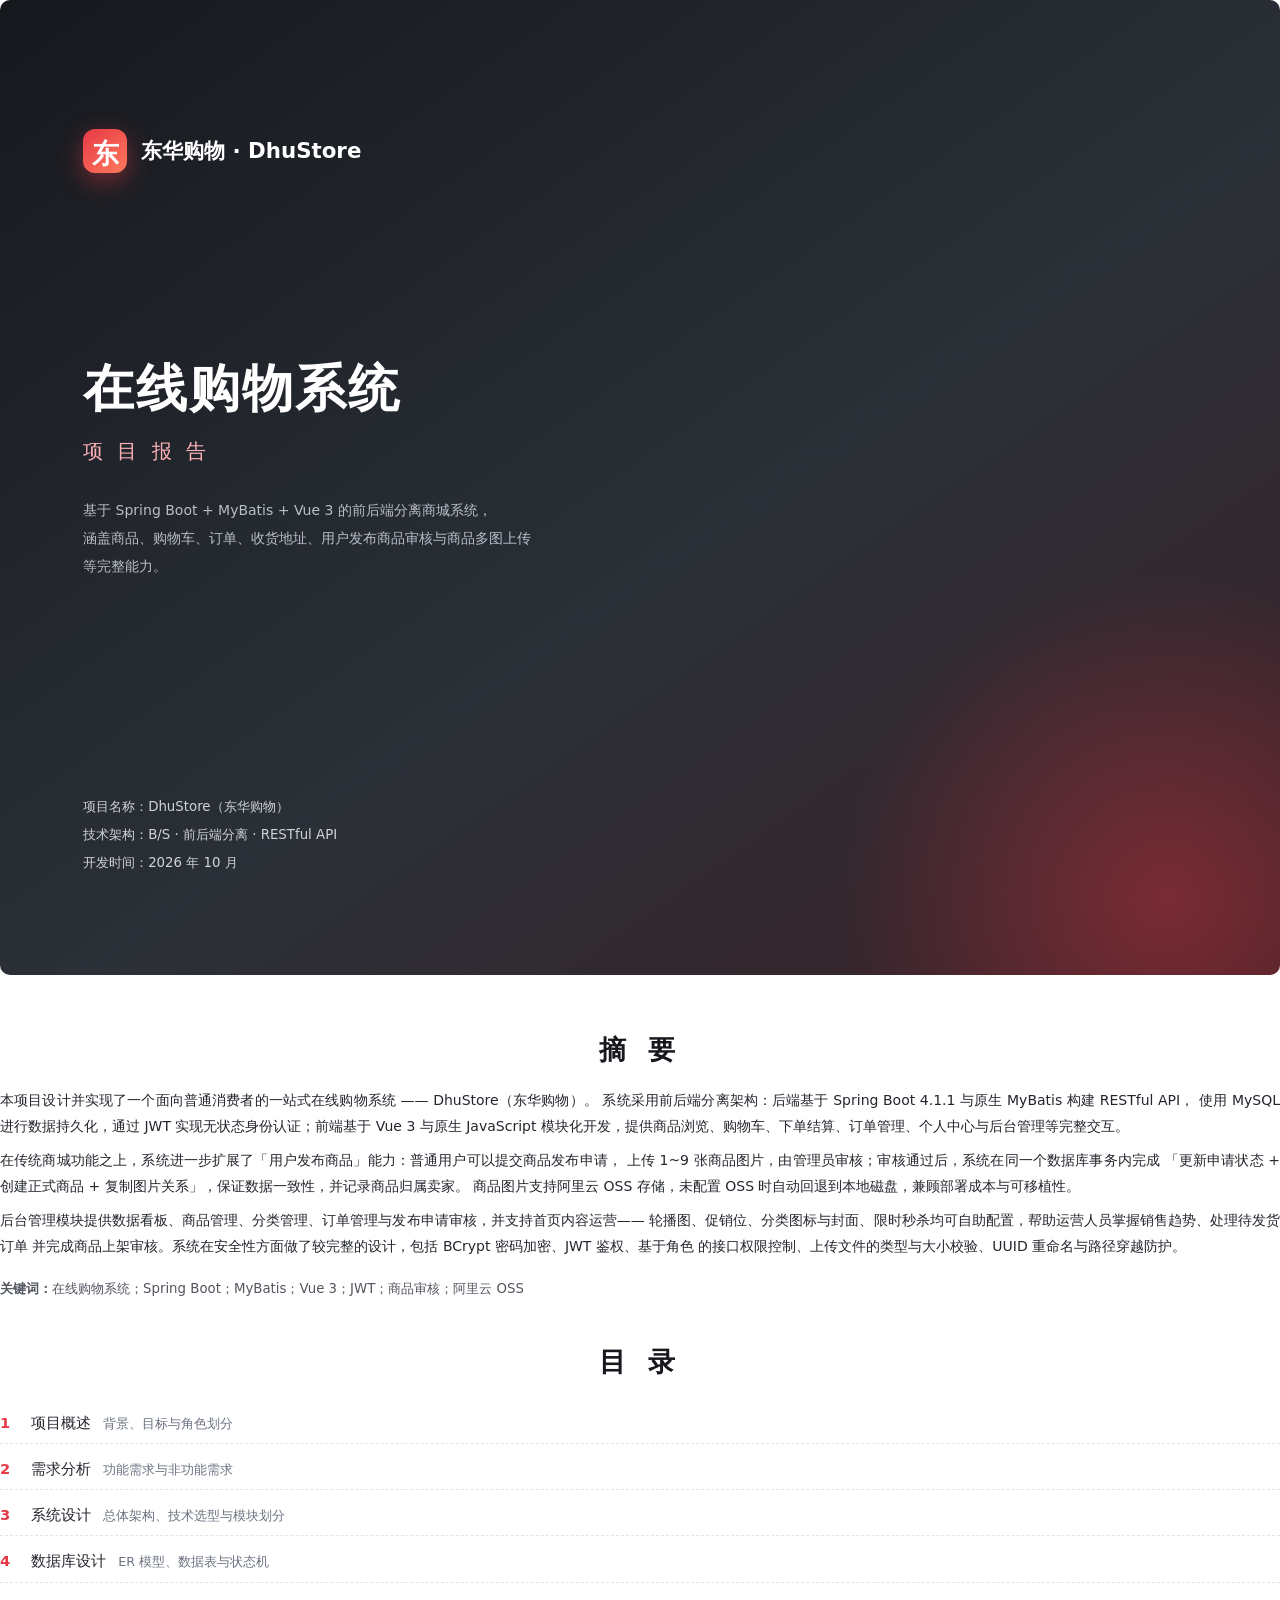
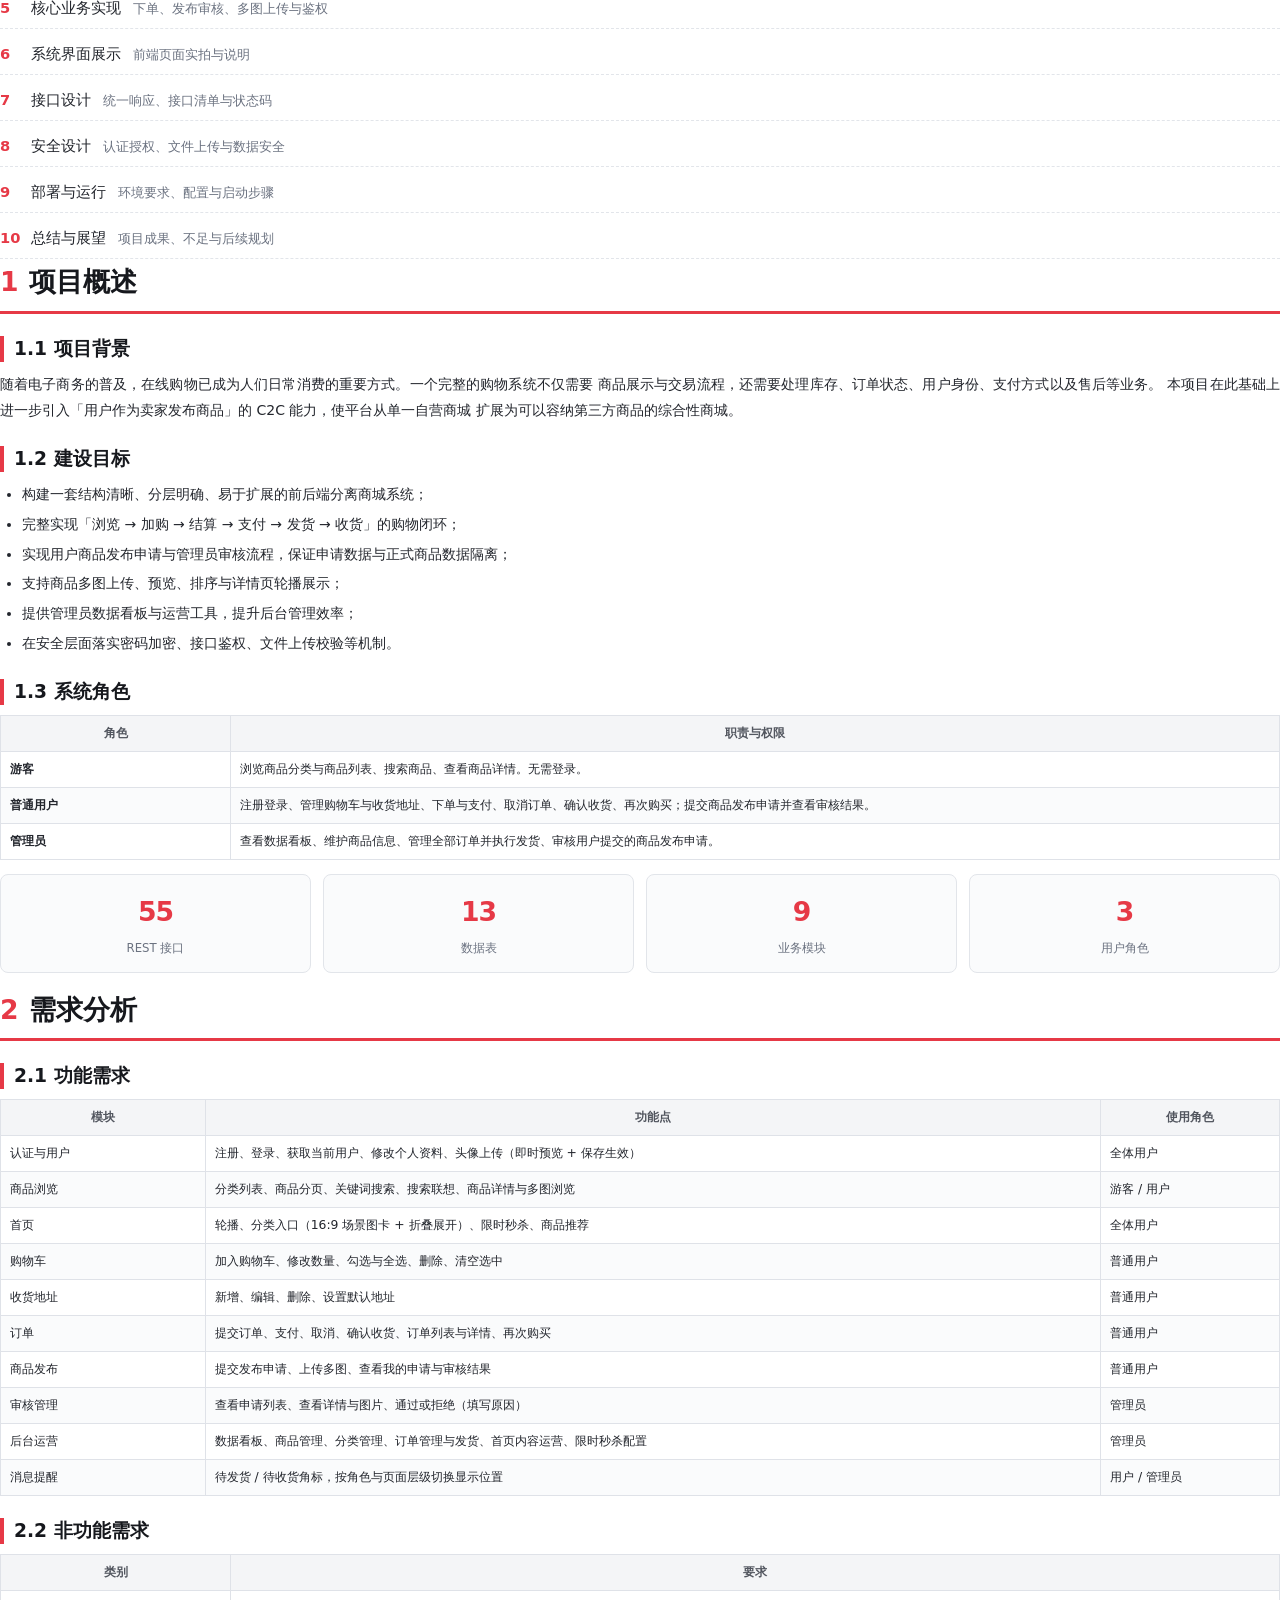
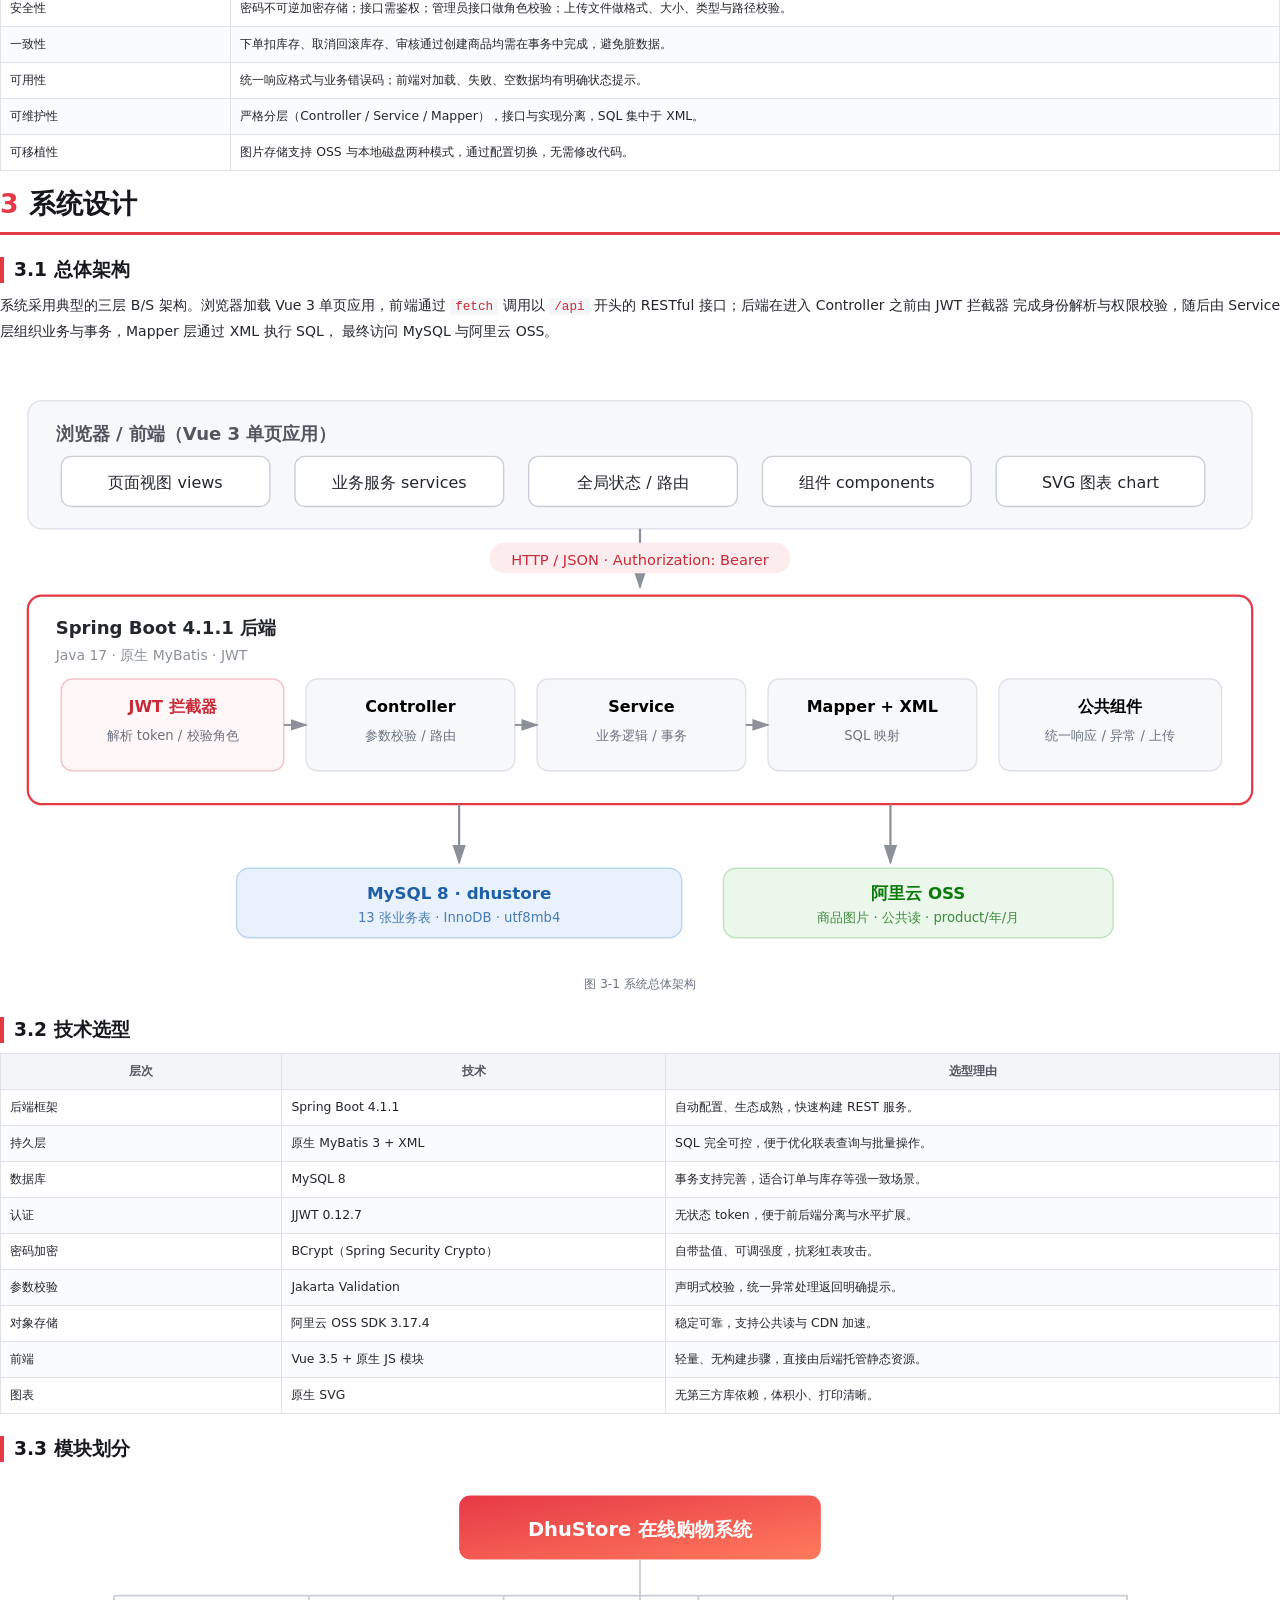
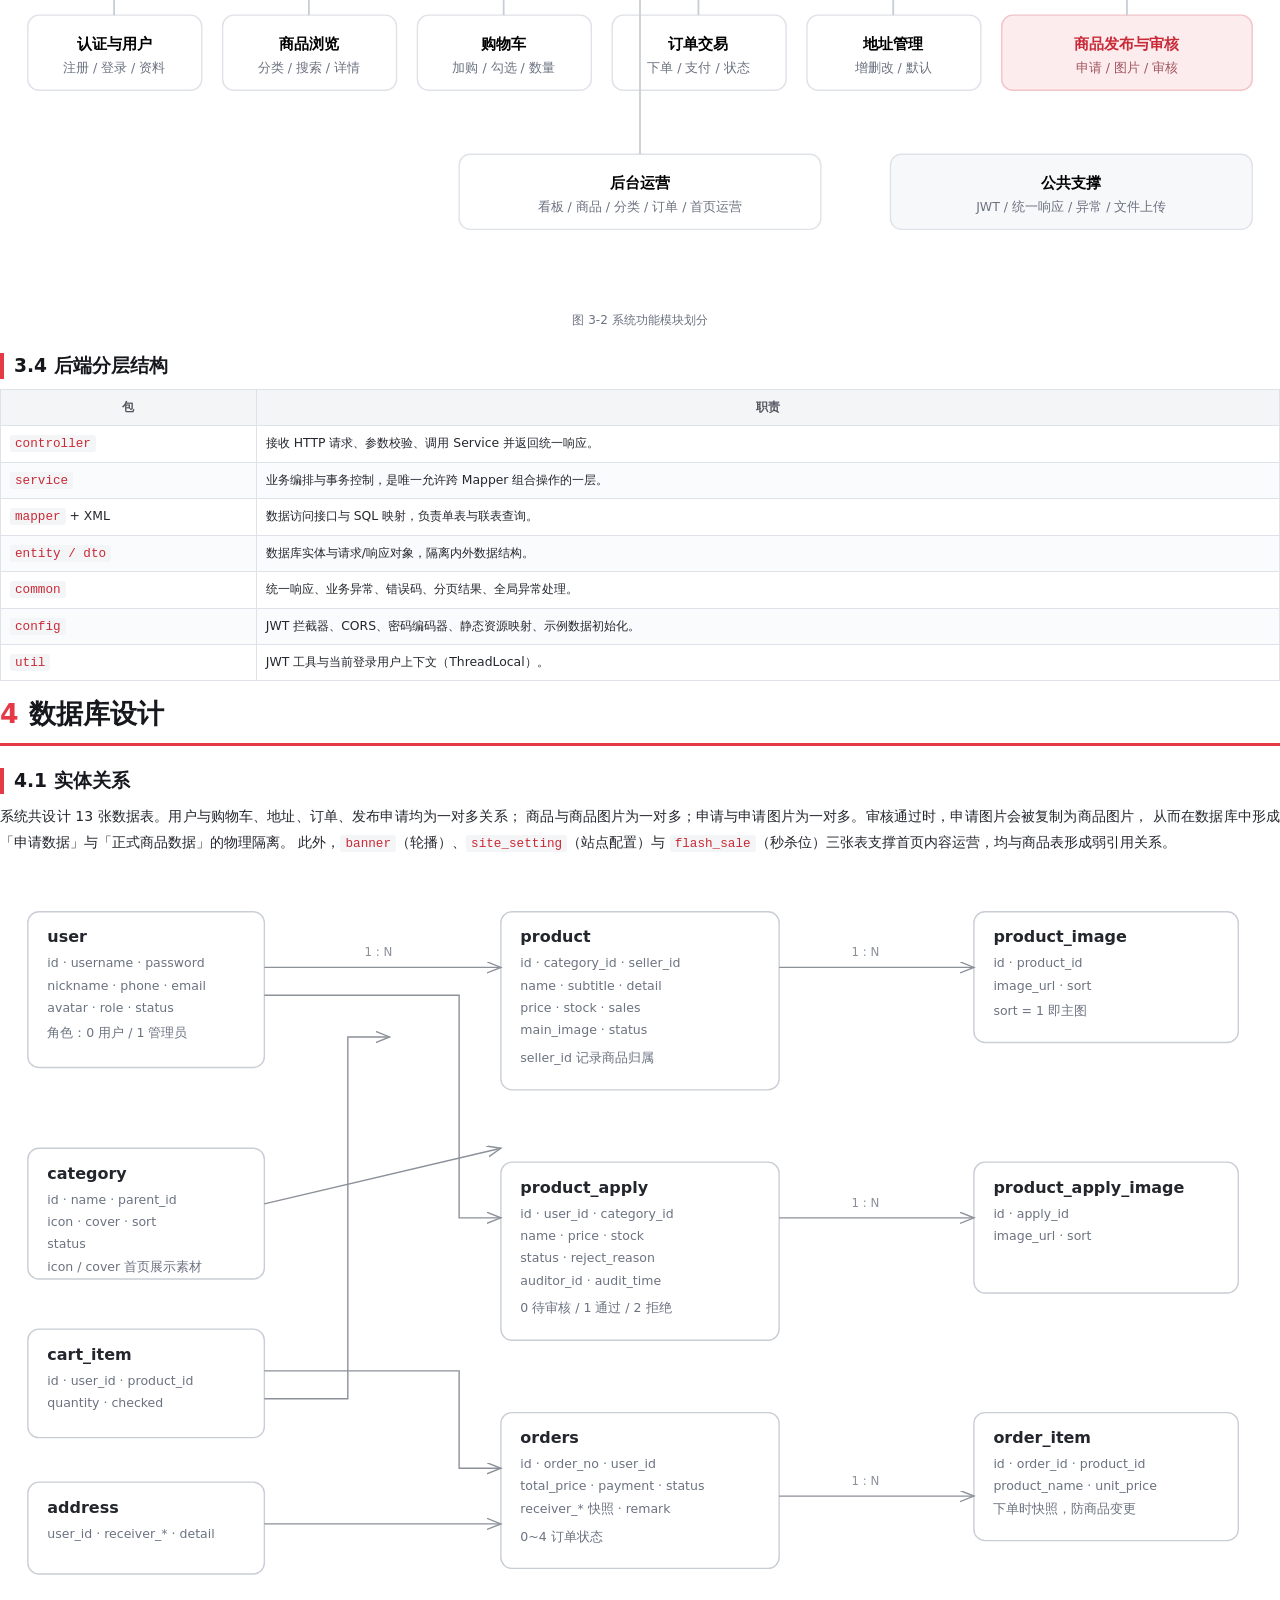
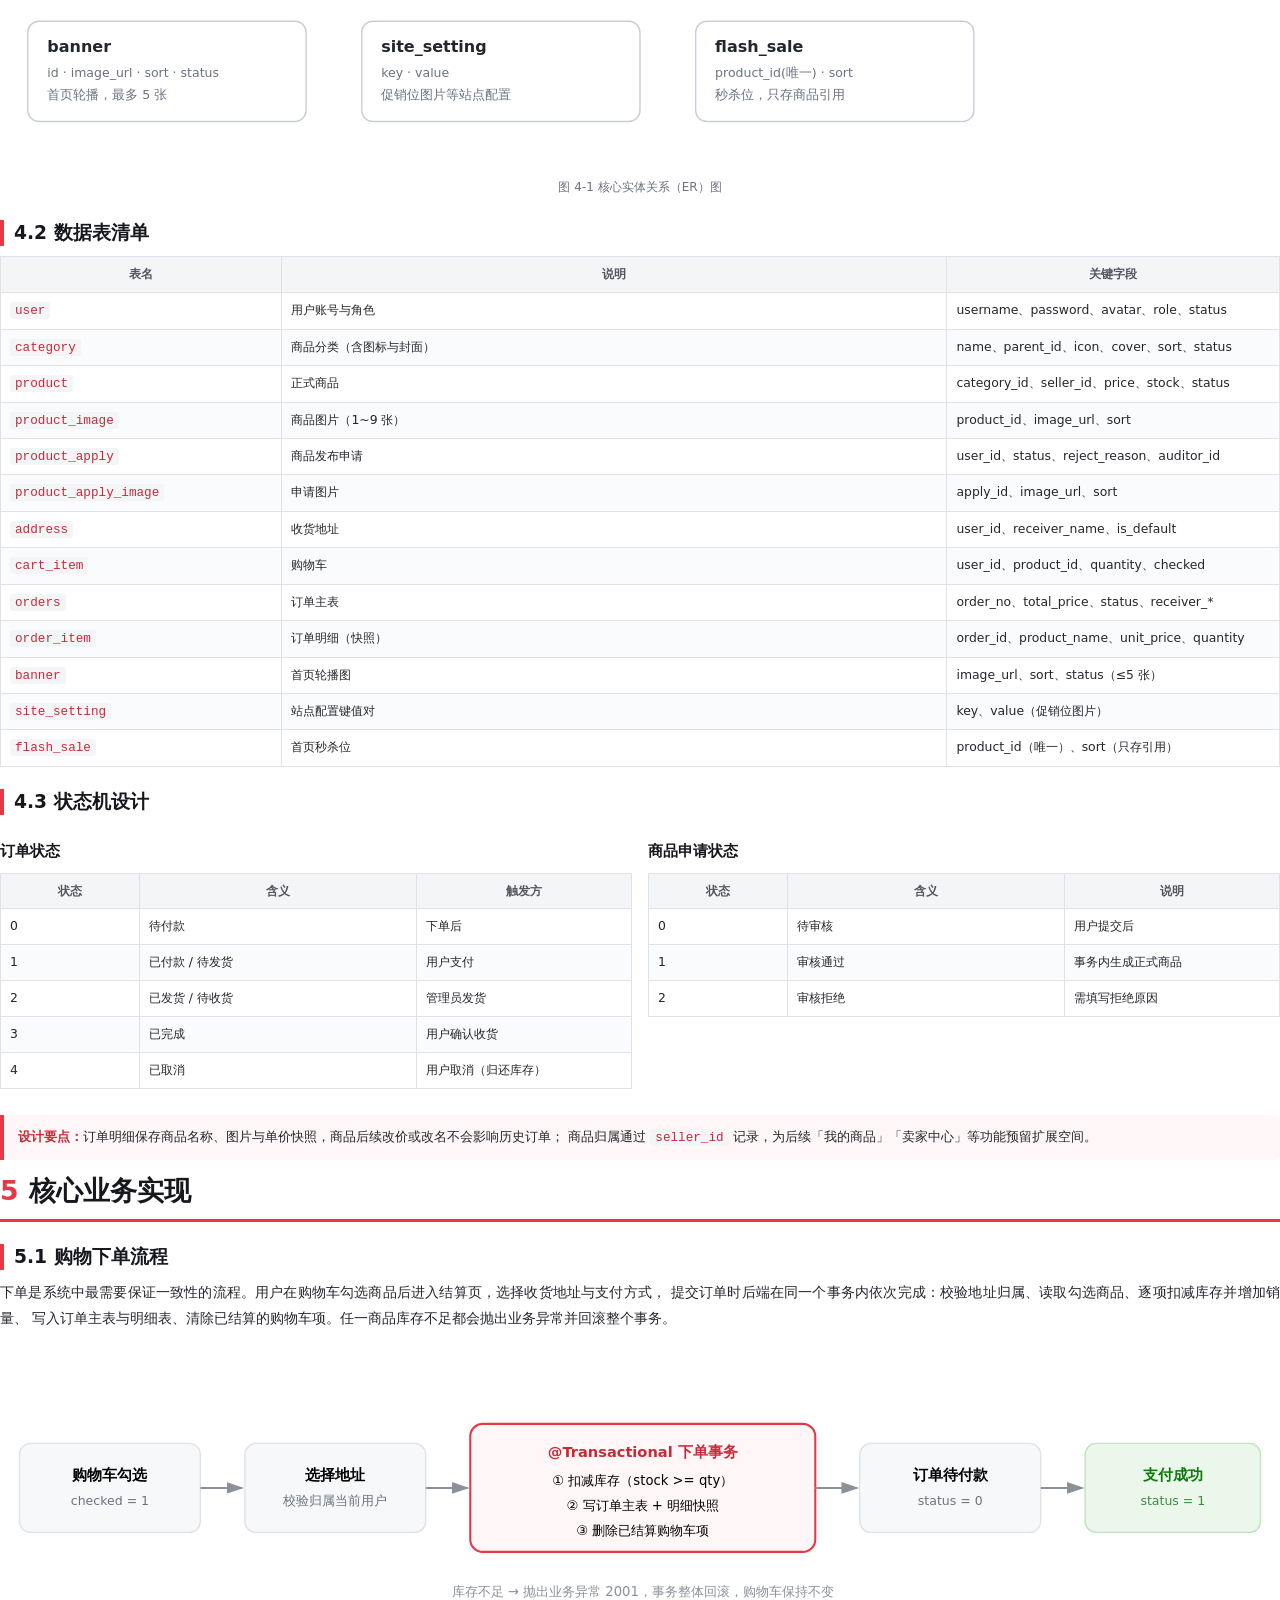
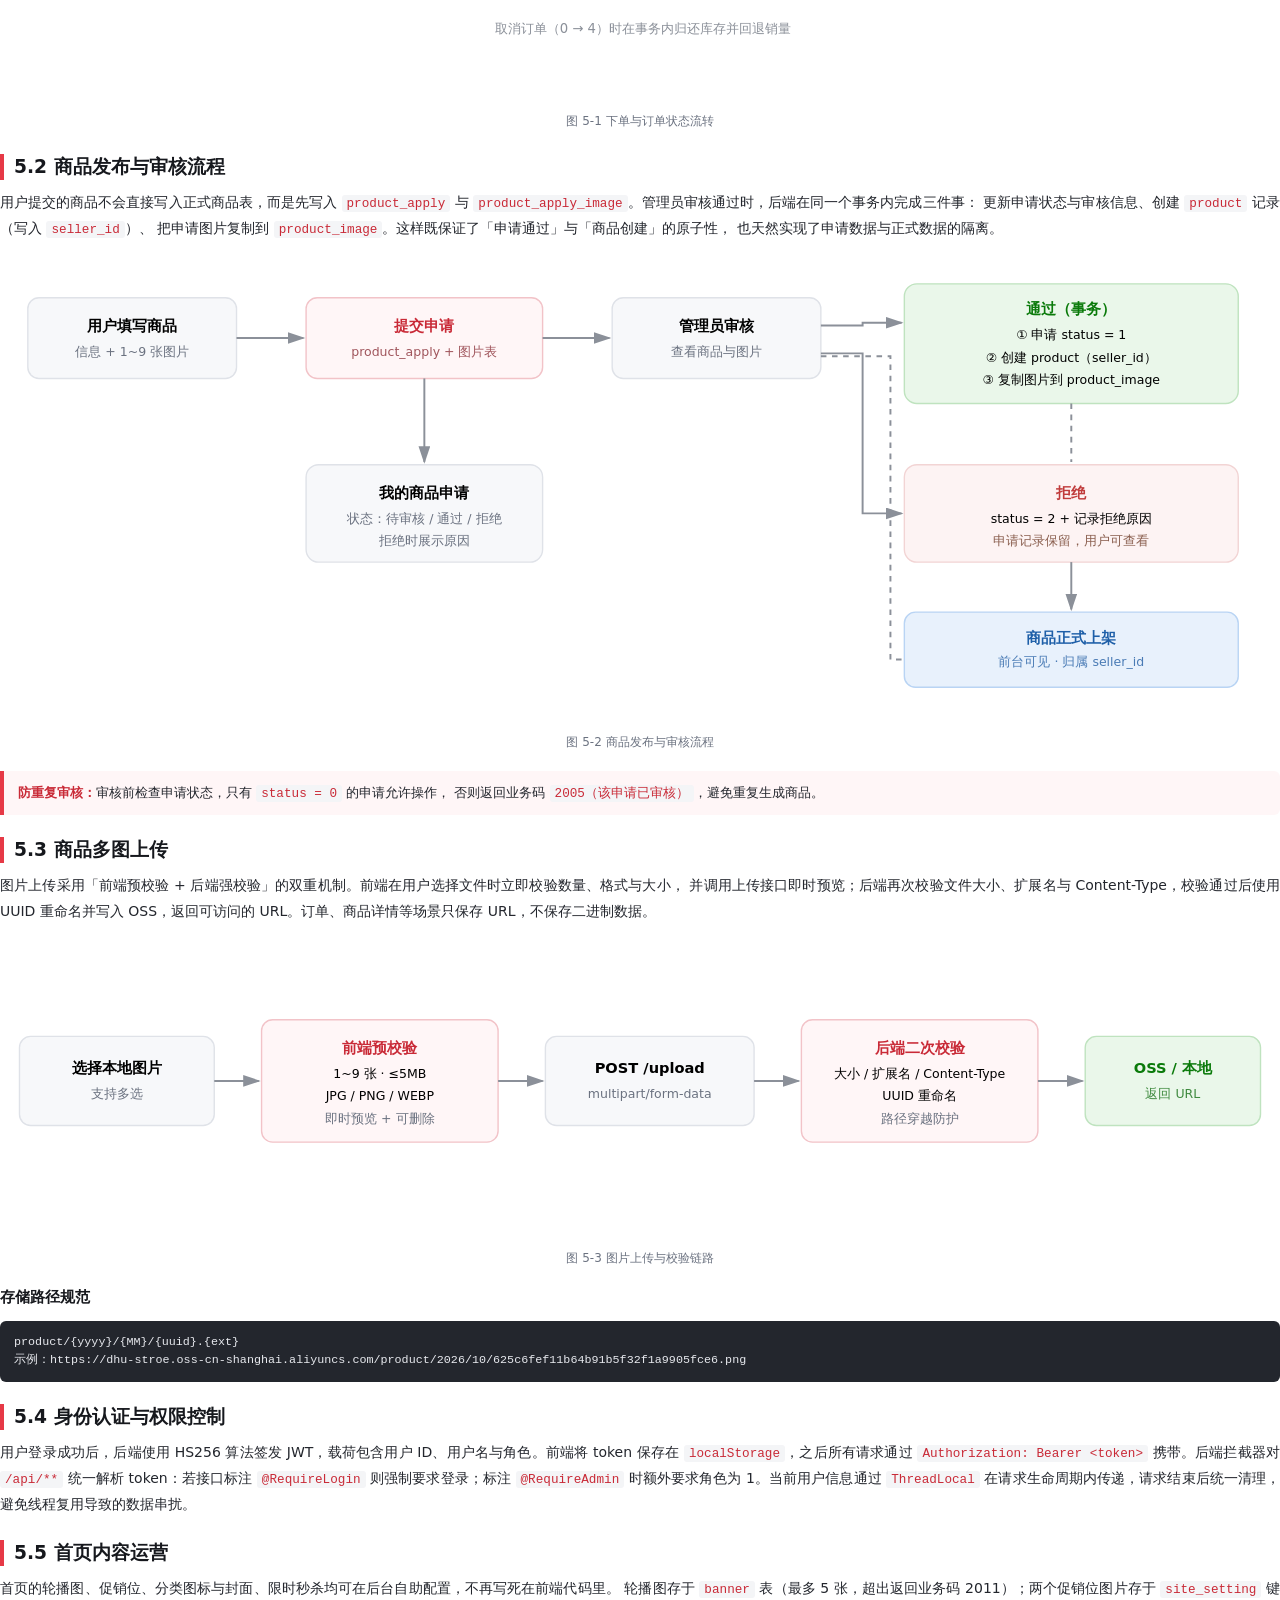
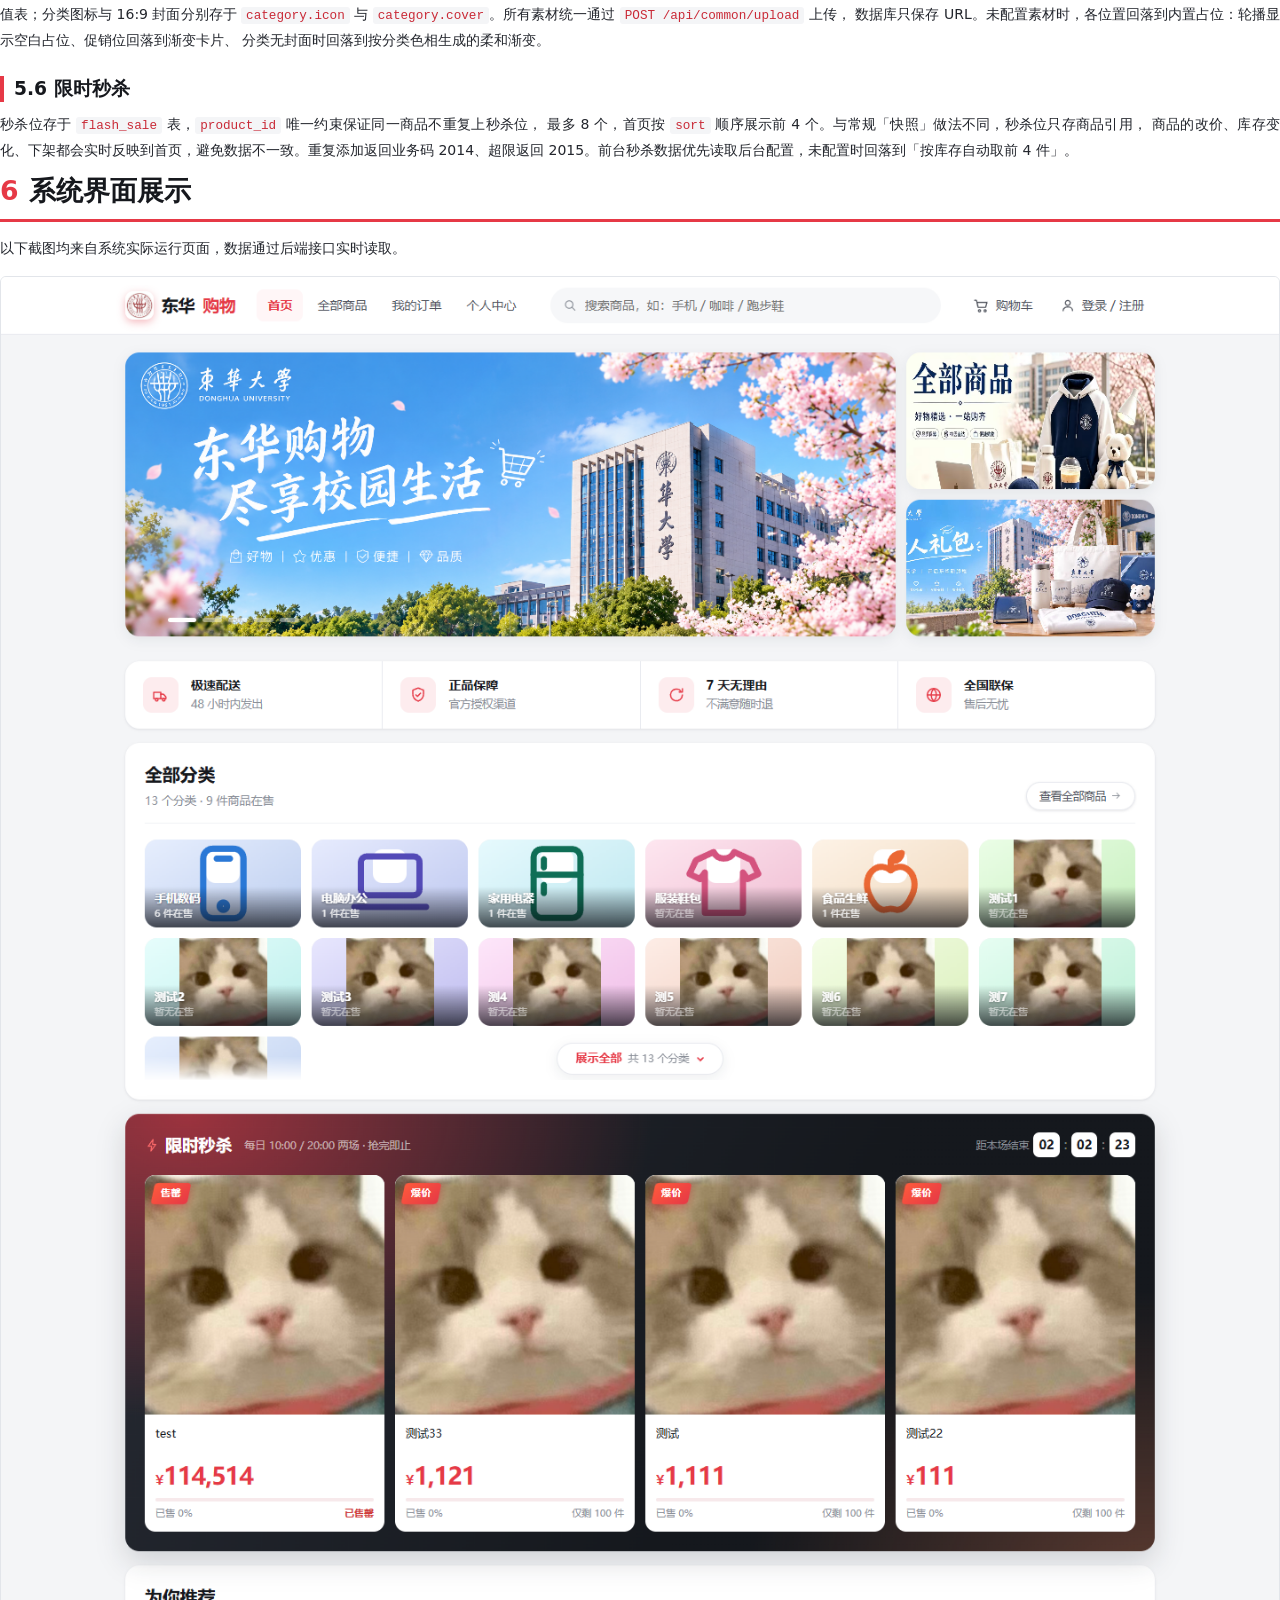
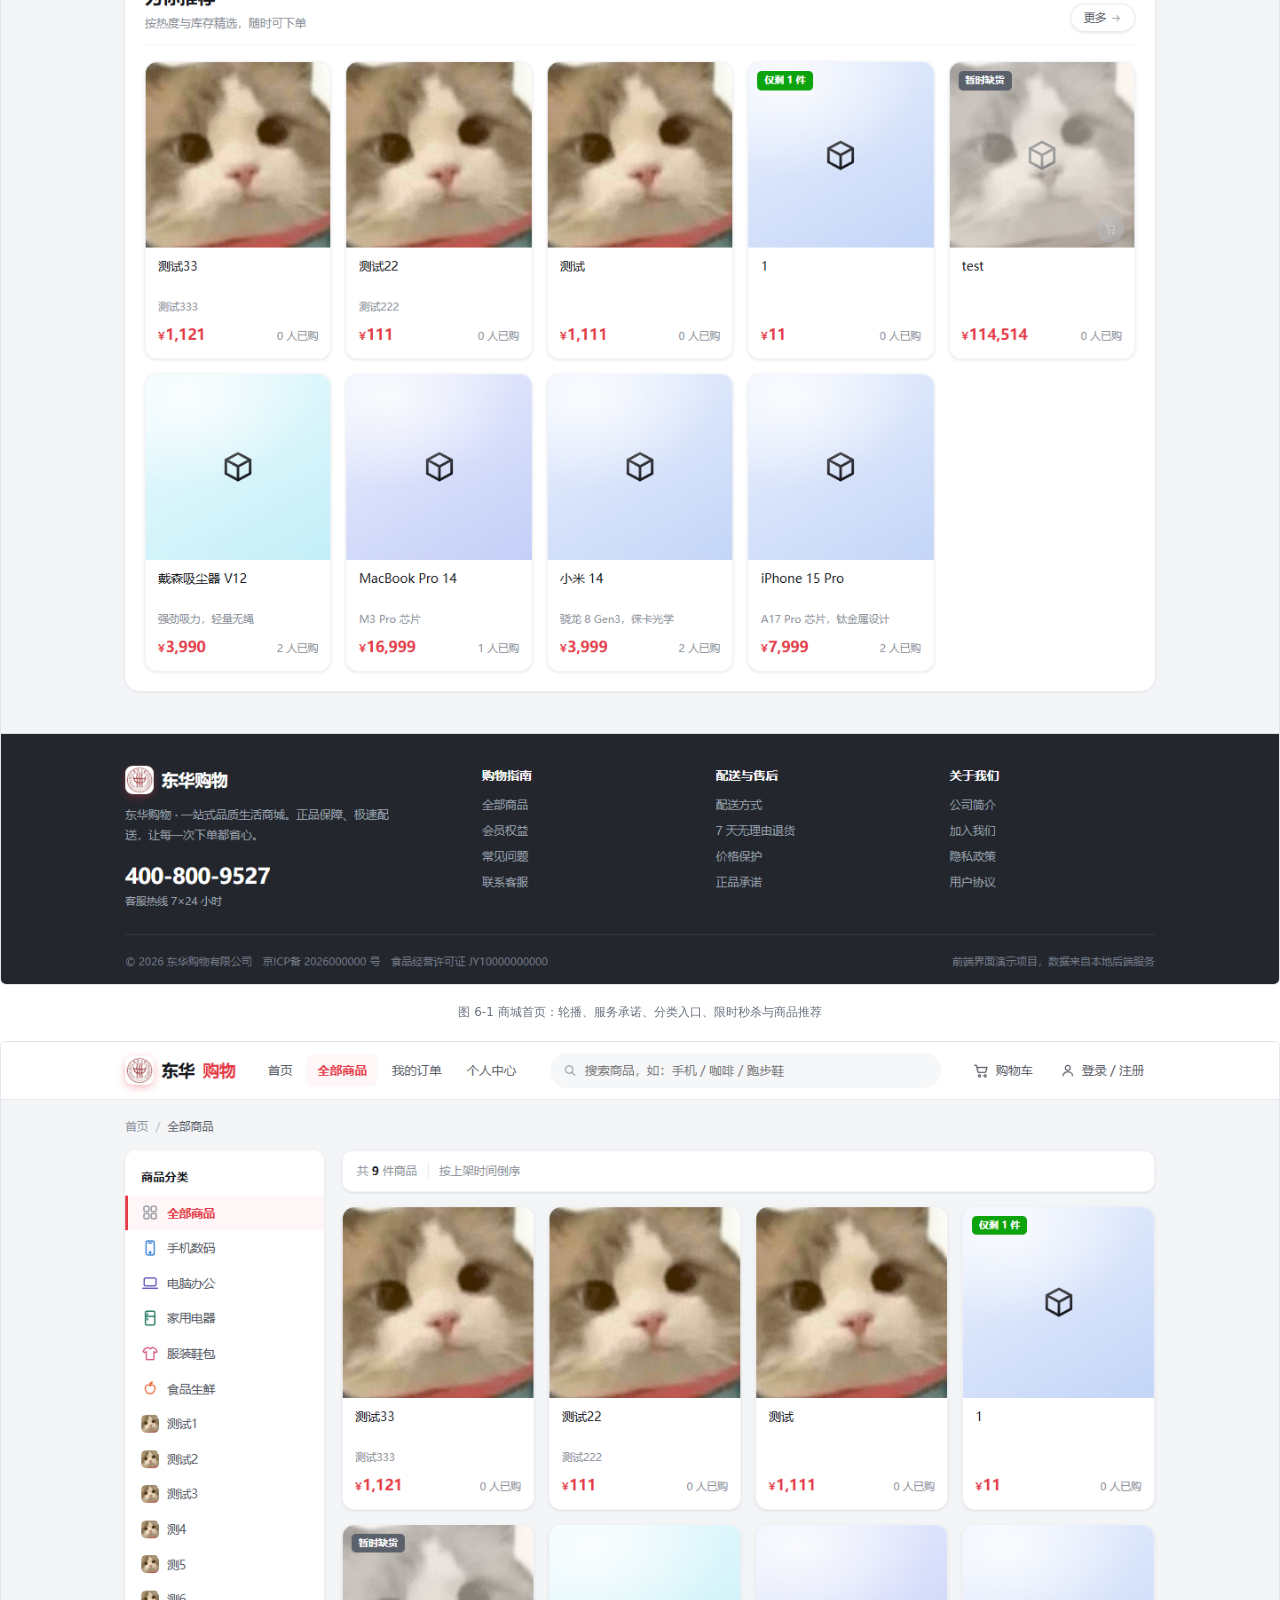
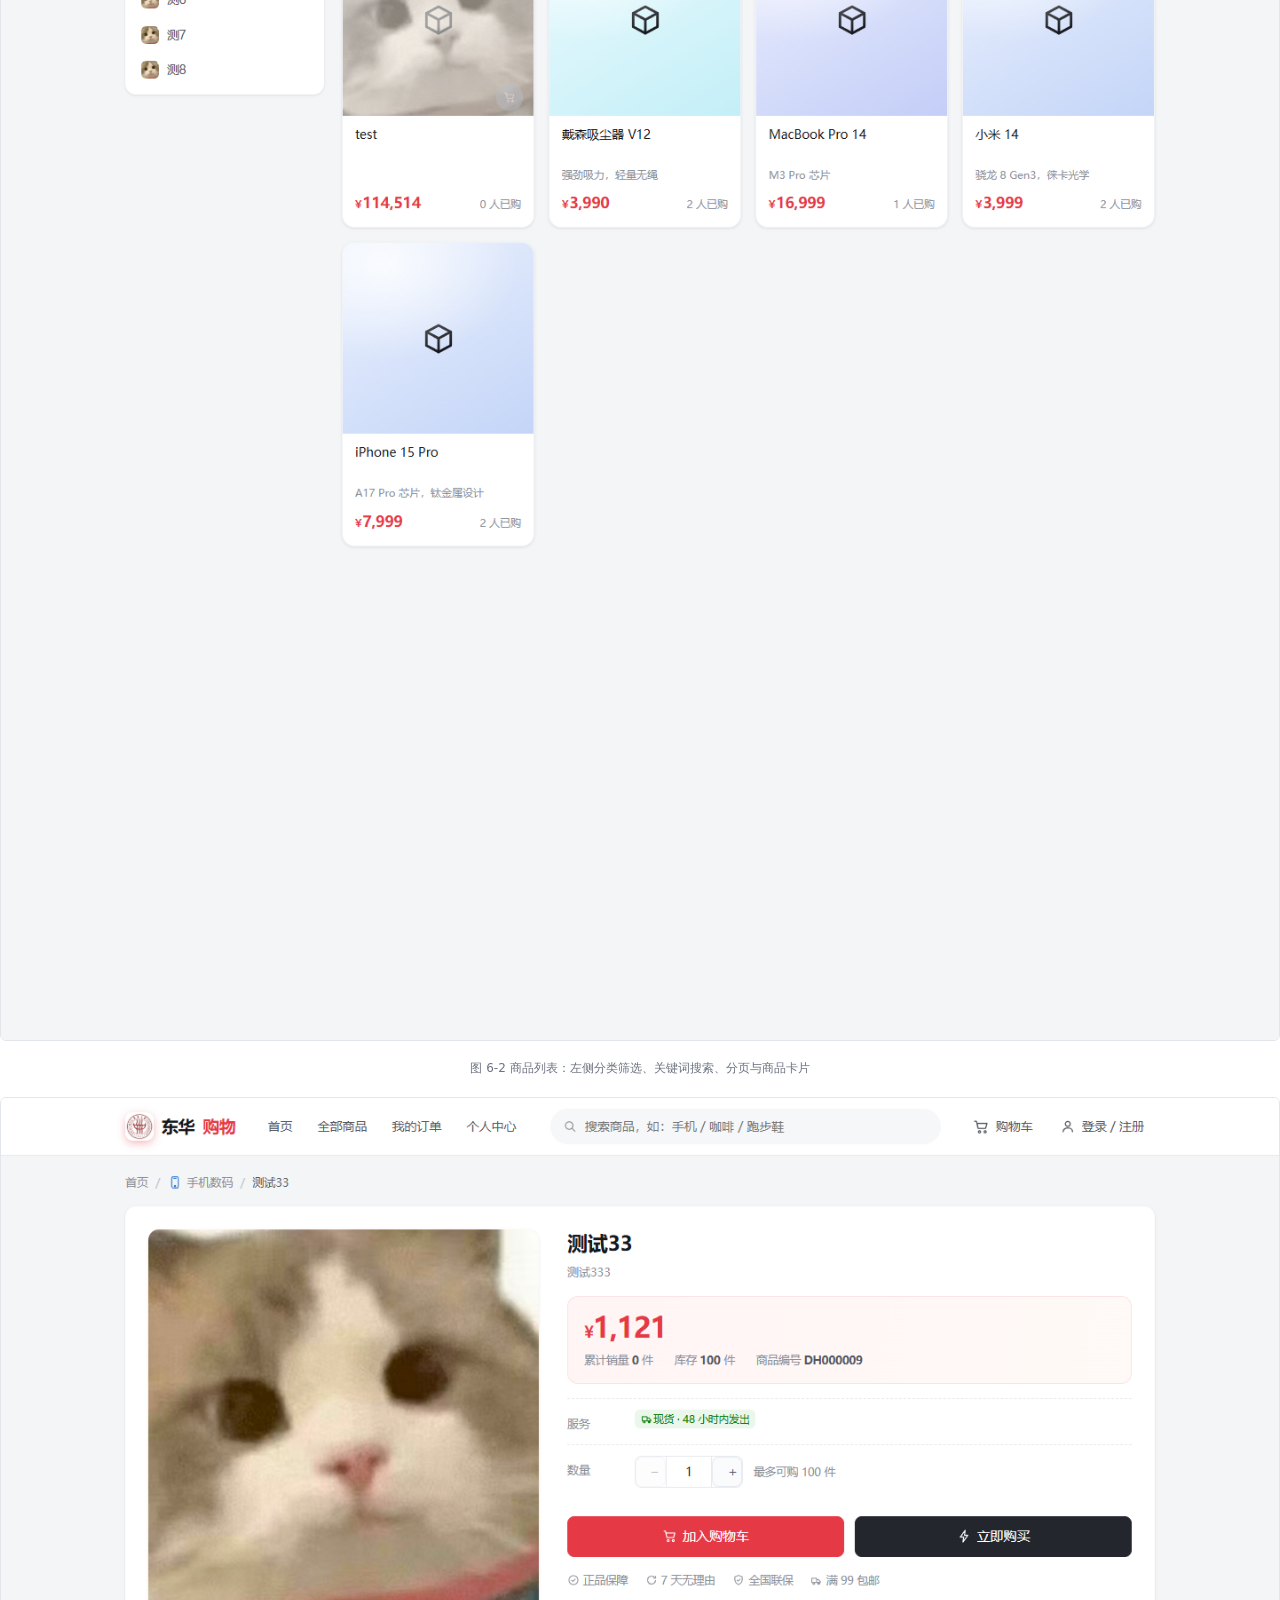
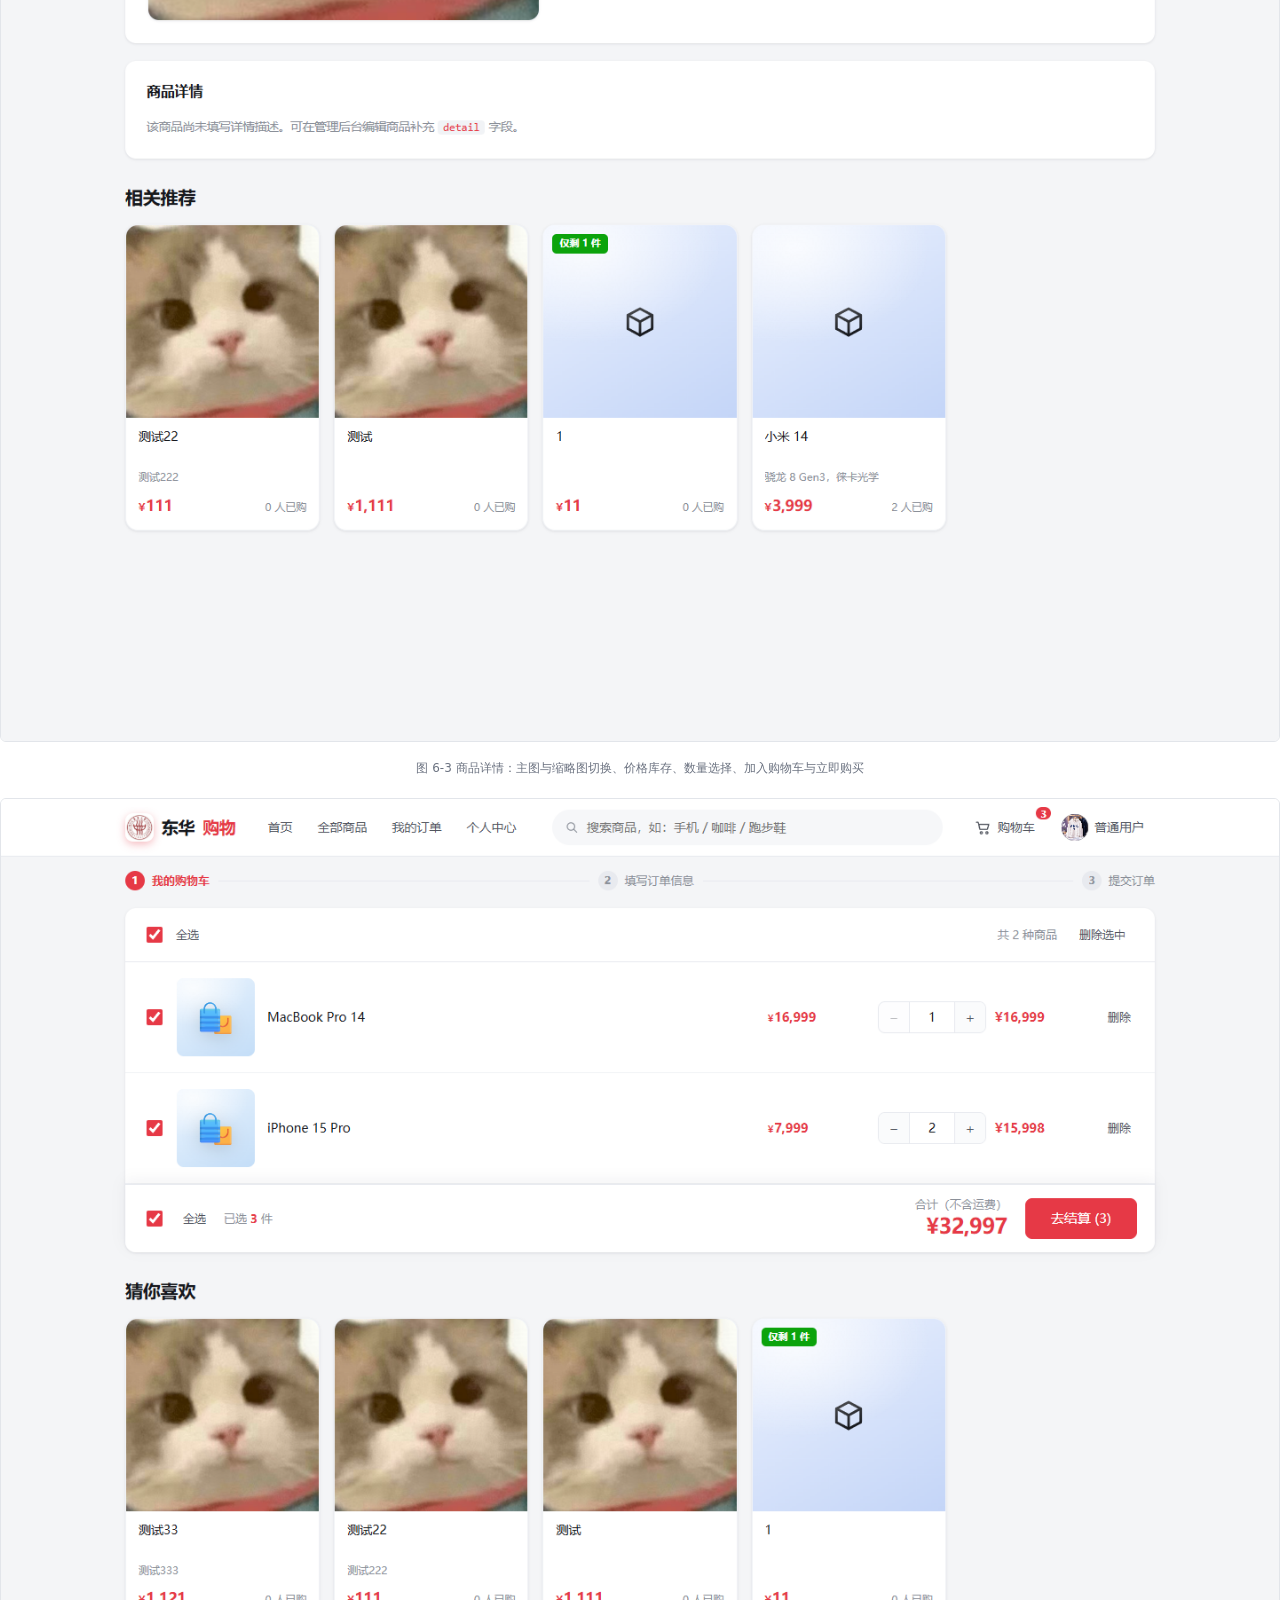
==== commit 6b9e3c20: "docs: 记录交易链路重构，升版 V2.3 - 项目介绍.md 与 README.md 同步更新（内容保持一致） - 补充 2.11 交易链路章节：试算、幂等下单、支付、退款、八态流转 - 更新 V" ====
--- a/docs/report.html
+++ b/docs/report.html
@@ -109,8 +109,7 @@
   <div class="meta">
     项目名称：DhuStore（东华购物）<br>
     技术架构：B/S · 前后端分离 · RESTful API<br>
-    开发时间：2026 年 10 月<br>
-    报告版本：V1.0
+    开发时间：2026 年 10 月
   </div>
 </div>
 
@@ -130,9 +129,10 @@
     商品图片支持阿里云 OSS 存储，未配置 OSS 时自动回退到本地磁盘，兼顾部署成本与可移植性。
   </p>
   <p>
-    后台管理模块提供数据看板、商品管理、订单管理与发布申请审核，帮助运营人员掌握销售趋势、
-    处理待发货订单并完成商品上架审核。系统在安全性方面做了较完整的设计，包括 BCrypt 密码加密、
-    JWT 鉴权、基于角色的接口权限控制、上传文件的类型与大小校验、UUID 重命名与路径穿越防护。
+    后台管理模块提供数据看板、商品管理、分类管理、订单管理与发布申请审核，并支持首页内容运营——
+    轮播图、促销位、分类图标与封面、限时秒杀均可自助配置，帮助运营人员掌握销售趋势、处理待发货订单
+    并完成商品上架审核。系统在安全性方面做了较完整的设计，包括 BCrypt 密码加密、JWT 鉴权、基于角色
+    的接口权限控制、上传文件的类型与大小校验、UUID 重命名与路径穿越防护。
   </p>
   <div class="keywords">
     <b>关键词：</b>在线购物系统；Spring Boot；MyBatis；Vue 3；JWT；商品审核；阿里云 OSS
@@ -188,10 +188,10 @@
 </table>
 
 <div class="kpi-row">
-  <div class="kpi-box"><div class="n">39</div><div class="l">REST 接口</div></div>
-  <div class="kpi-box"><div class="n">10</div><div class="l">数据表</div></div>
-  <div class="kpi-box"><div class="n">7</div><div class="l">业务模块</div></div>
-  <div class="kpi-box"><div class="n">2</div><div class="l">用户角色</div></div>
+  <div class="kpi-box"><div class="n">55</div><div class="l">REST 接口</div></div>
+  <div class="kpi-box"><div class="n">13</div><div class="l">数据表</div></div>
+  <div class="kpi-box"><div class="n">9</div><div class="l">业务模块</div></div>
+  <div class="kpi-box"><div class="n">3</div><div class="l">用户角色</div></div>
 </div>
 
 <!-- ======================= 2 需求分析 ======================= -->
@@ -201,15 +201,16 @@
 <table>
   <thead><tr><th style="width:16%">模块</th><th>功能点</th><th style="width:14%">使用角色</th></tr></thead>
   <tbody>
-    <tr><td>认证与用户</td><td>注册、登录、获取当前用户、修改个人资料</td><td>全体用户</td></tr>
+    <tr><td>认证与用户</td><td>注册、登录、获取当前用户、修改个人资料、头像上传（即时预览 + 保存生效）</td><td>全体用户</td></tr>
     <tr><td>商品浏览</td><td>分类列表、商品分页、关键词搜索、搜索联想、商品详情与多图浏览</td><td>游客 / 用户</td></tr>
+    <tr><td>首页</td><td>轮播、分类入口（16:9 场景图卡 + 折叠展开）、限时秒杀、商品推荐</td><td>全体用户</td></tr>
     <tr><td>购物车</td><td>加入购物车、修改数量、勾选与全选、删除、清空选中</td><td>普通用户</td></tr>
     <tr><td>收货地址</td><td>新增、编辑、删除、设置默认地址</td><td>普通用户</td></tr>
     <tr><td>订单</td><td>提交订单、支付、取消、确认收货、订单列表与详情、再次购买</td><td>普通用户</td></tr>
     <tr><td>商品发布</td><td>提交发布申请、上传多图、查看我的申请与审核结果</td><td>普通用户</td></tr>
     <tr><td>审核管理</td><td>查看申请列表、查看详情与图片、通过或拒绝（填写原因）</td><td>管理员</td></tr>
-    <tr><td>后台运营</td><td>数据看板、商品增删改查、订单管理与发货</td><td>管理员</td></tr>
-    <tr><td>消息提醒</td><td>待发货 / 待收货角标，按页面层级切换显示位置</td><td>用户 / 管理员</td></tr>
+    <tr><td>后台运营</td><td>数据看板、商品管理、分类管理、订单管理与发货、首页内容运营、限时秒杀配置</td><td>管理员</td></tr>
+    <tr><td>消息提醒</td><td>待发货 / 待收货角标，按角色与页面层级切换显示位置</td><td>用户 / 管理员</td></tr>
   </tbody>
 </table>
 
@@ -301,7 +302,7 @@
 
   <rect x="170" y="366" width="320" height="50" rx="9" fill="#e8f1fc" stroke="#b9d4f4"/>
   <text x="330" y="388" font-size="12" font-weight="700" text-anchor="middle" fill="#1e5fa8">MySQL 8 · dhustore</text>
-  <text x="330" y="405" font-size="9.5" text-anchor="middle" fill="#4a7bb5">10 张业务表 · InnoDB · utf8mb4</text>
+  <text x="330" y="405" font-size="9.5" text-anchor="middle" fill="#4a7bb5">13 张业务表 · InnoDB · utf8mb4</text>
 
   <rect x="520" y="366" width="280" height="50" rx="9" fill="#eaf7ea" stroke="#bfe3bf"/>
   <text x="660" y="388" font-size="12" font-weight="700" text-anchor="middle" fill="#0a7a0a">阿里云 OSS</text>
@@ -352,7 +353,7 @@
     <text x="810" y="124" font-weight="600" fill="#c92a37">商品发布与审核</text><text x="810" y="141" font-size="9" fill="#a0555c">申请 / 图片 / 审核</text>
 
     <rect x="330" y="200" width="260" height="54" rx="8" fill="#fff" stroke="#dfe2e8"/>
-    <text x="460" y="224" font-weight="600">后台运营</text><text x="460" y="241" font-size="9" fill="#6b7280">数据看板 / 商品 / 订单 / 审核</text>
+    <text x="460" y="224" font-weight="600">后台运营</text><text x="460" y="241" font-size="9" fill="#6b7280">看板 / 商品 / 分类 / 订单 / 首页运营</text>
 
     <rect x="640" y="200" width="260" height="54" rx="8" fill="#f7f8fa" stroke="#dfe2e8"/>
     <text x="770" y="224" font-weight="600">公共支撑</text><text x="770" y="241" font-size="9" fill="#6b7280">JWT / 统一响应 / 异常 / 文件上传</text>
@@ -385,13 +386,15 @@
 
 <h2>4.1 实体关系</h2>
 <p>
-  系统共设计 10 张数据表。用户与购物车、地址、订单、发布申请均为一对多关系；
+  系统共设计 13 张数据表。用户与购物车、地址、订单、发布申请均为一对多关系；
   商品与商品图片为一对多；申请与申请图片为一对多。审核通过时，申请图片会被复制为商品图片，
   从而在数据库中形成「申请数据」与「正式商品数据」的物理隔离。
+  此外，<code>banner</code>（轮播）、<code>site_setting</code>（站点配置）与
+  <code>flash_sale</code>（秒杀位）三张表支撑首页内容运营，均与商品表形成弱引用关系。
 </p>
 
 <div class="fig">
-<svg viewBox="0 0 920 520" xmlns="http://www.w3.org/2000/svg">
+<svg viewBox="0 0 920 640" xmlns="http://www.w3.org/2000/svg">
   <defs>
     <marker id="crow" markerWidth="12" markerHeight="10" refX="10" refY="4" orient="auto">
       <path d="M0,0 L10,4 L0,8" fill="none" stroke="#8b9099"/>
@@ -409,14 +412,16 @@
   <text class="entt" x="34" y="52">user</text>
   <text class="entf" x="34" y="70">id · username · password</text>
   <text class="entf" x="34" y="86">nickname · phone · email</text>
-  <text class="entf" x="34" y="102">role · status</text>
+  <text class="entf" x="34" y="102">avatar · role · status</text>
   <text class="entf" x="34" y="120" fill="#c92a37">角色：0 用户 / 1 管理员</text>
 
   <!-- category -->
-  <rect class="ent" x="20" y="200" width="170" height="78" rx="8"/>
+  <rect class="ent" x="20" y="200" width="170" height="94" rx="8"/>
   <text class="entt" x="34" y="222">category</text>
   <text class="entf" x="34" y="240">id · name · parent_id</text>
-  <text class="entf" x="34" y="256">sort · status</text>
+  <text class="entf" x="34" y="256">icon · cover · sort</text>
+  <text class="entf" x="34" y="272">status</text>
+  <text class="entf" x="34" y="288" fill="#c92a37">icon / cover 首页展示素材</text>
 
   <!-- product -->
   <rect class="ent" x="360" y="30" width="200" height="128" rx="8"/>
@@ -474,6 +479,24 @@
   <text class="entf" x="714" y="430">id · order_id · product_id</text>
   <text class="entf" x="714" y="446">product_name · unit_price</text>
   <text class="entf" x="714" y="462" fill="#c92a37">下单时快照，防商品变更</text>
+
+  <!-- banner -->
+  <rect class="ent" x="20" y="540" width="200" height="72" rx="8" fill="#f0f7ff" stroke="#b9d4f4"/>
+  <text class="entt" x="34" y="562">banner</text>
+  <text class="entf" x="34" y="580">id · image_url · sort · status</text>
+  <text class="entf" x="34" y="596" fill="#1e5fa8">首页轮播，最多 5 张</text>
+
+  <!-- site_setting -->
+  <rect class="ent" x="260" y="540" width="200" height="72" rx="8" fill="#f0f7ff" stroke="#b9d4f4"/>
+  <text class="entt" x="274" y="562">site_setting</text>
+  <text class="entf" x="274" y="580">key · value</text>
+  <text class="entf" x="274" y="596" fill="#1e5fa8">促销位图片等站点配置</text>
+
+  <!-- flash_sale -->
+  <rect class="ent" x="500" y="540" width="200" height="72" rx="8" fill="#f0f7ff" stroke="#b9d4f4"/>
+  <text class="entt" x="514" y="562">flash_sale</text>
+  <text class="entf" x="514" y="580">product_id(唯一) · sort</text>
+  <text class="entf" x="514" y="596" fill="#1e5fa8">秒杀位，只存商品引用</text>
 
   <!-- relations -->
   <path class="rel" marker-end="url(#crow)" d="M190,70 L360,70"/>
@@ -500,8 +523,8 @@
 <table>
   <thead><tr><th style="width:22%">表名</th><th>说明</th><th style="width:26%">关键字段</th></tr></thead>
   <tbody>
-    <tr><td><code>user</code></td><td>用户账号与角色</td><td>username、password、role、status</td></tr>
-    <tr><td><code>category</code></td><td>商品分类（支持父子级）</td><td>name、parent_id、sort、status</td></tr>
+    <tr><td><code>user</code></td><td>用户账号与角色</td><td>username、password、avatar、role、status</td></tr>
+    <tr><td><code>category</code></td><td>商品分类（含图标与封面）</td><td>name、parent_id、icon、cover、sort、status</td></tr>
     <tr><td><code>product</code></td><td>正式商品</td><td>category_id、seller_id、price、stock、status</td></tr>
     <tr><td><code>product_image</code></td><td>商品图片（1~9 张）</td><td>product_id、image_url、sort</td></tr>
     <tr><td><code>product_apply</code></td><td>商品发布申请</td><td>user_id、status、reject_reason、auditor_id</td></tr>
@@ -510,6 +533,9 @@
     <tr><td><code>cart_item</code></td><td>购物车</td><td>user_id、product_id、quantity、checked</td></tr>
     <tr><td><code>orders</code></td><td>订单主表</td><td>order_no、total_price、status、receiver_*</td></tr>
     <tr><td><code>order_item</code></td><td>订单明细（快照）</td><td>order_id、product_name、unit_price、quantity</td></tr>
+    <tr><td><code>banner</code></td><td>首页轮播图</td><td>image_url、sort、status（≤5 张）</td></tr>
+    <tr><td><code>site_setting</code></td><td>站点配置键值对</td><td>key、value（促销位图片）</td></tr>
+    <tr><td><code>flash_sale</code></td><td>首页秒杀位</td><td>product_id（唯一）、sort（只存引用）</td></tr>
   </tbody>
 </table>
 
@@ -706,6 +732,24 @@
   <code>ThreadLocal</code> 在请求生命周期内传递，请求结束后统一清理，避免线程复用导致的数据串扰。
 </p>
 
+<h2>5.5 首页内容运营</h2>
+<p>
+  首页的轮播图、促销位、分类图标与封面、限时秒杀均可在后台自助配置，不再写死在前端代码里。
+  轮播图存于 <code>banner</code> 表（最多 5 张，超出返回业务码 2011）；两个促销位图片存于
+  <code>site_setting</code> 键值表；分类图标与 16:9 封面分别存于 <code>category.icon</code> 与
+  <code>category.cover</code>。所有素材统一通过 <code>POST /api/common/upload</code> 上传，
+  数据库只保存 URL。未配置素材时，各位置回落到内置占位：轮播显示空白占位、促销位回落到渐变卡片、
+  分类无封面时回落到按分类色相生成的柔和渐变。
+</p>
+
+<h2>5.6 限时秒杀</h2>
+<p>
+  秒杀位存于 <code>flash_sale</code> 表，<code>product_id</code> 唯一约束保证同一商品不重复上秒杀位，
+  最多 8 个，首页按 <code>sort</code> 顺序展示前 4 个。与常规「快照」做法不同，秒杀位只存商品引用，
+  商品的改价、库存变化、下架都会实时反映到首页，避免数据不一致。重复添加返回业务码 2014、超限返回
+  2015。前台秒杀数据优先读取后台配置，未配置时回落到「按库存自动取前 4 件」。
+</p>
+
 <!-- ======================= 6 界面展示 ======================= -->
 <h1 class="chapter"><span class="no">6</span>系统界面展示</h1>
 <p>以下截图均来自系统实际运行页面，数据通过后端接口实时读取。</p>
@@ -736,23 +780,48 @@
 </div>
 
 <div class="fig">
+  <img src="report-assets/user.png" alt="个人中心">
+  <div class="cap">图 6-6 个人中心：资料修改、头像上传与即时预览、收货地址管理</div>
+</div>
+
+<div class="fig">
   <img src="report-assets/publish.png" alt="申请发布商品">
-  <div class="cap">图 6-6 个人中心 · 申请发布商品：分类、价格库存、多图上传（1~9 张，首图为主图）</div>
+  <div class="cap">图 6-7 个人中心 · 申请发布商品：分类、价格库存、多图上传（1~9 张，首图为主图）</div>
 </div>
 
 <div class="fig">
   <img src="report-assets/admin-dash.png" alt="后台数据看板">
-  <div class="cap">图 6-7 后台数据看板：销售额 / 订单量 / 客单价 / 新增用户 KPI 与销售趋势</div>
+  <div class="cap">图 6-8 后台数据看板：销售额 / 订单量 / 客单价 / 新增用户 KPI 与销售趋势</div>
+</div>
+
+<div class="fig">
+  <img src="report-assets/admin-goods.png" alt="后台商品管理">
+  <div class="cap">图 6-9 后台 · 商品管理：搜索、分类筛选与商品增删改</div>
+</div>
+
+<div class="fig">
+  <img src="report-assets/admin-cats.png" alt="后台分类管理">
+  <div class="cap">图 6-10 后台 · 分类管理：图标 / 封面配置与删除保护</div>
+</div>
+
+<div class="fig">
+  <img src="report-assets/admin-flash.png" alt="后台限时秒杀">
+  <div class="cap">图 6-11 后台 · 限时秒杀：秒杀位商品的添加 / 替换 / 移除（上限 8 个）</div>
+</div>
+
+<div class="fig">
+  <img src="report-assets/admin-banner.png" alt="后台首页图片">
+  <div class="cap">图 6-12 后台 · 首页图片：轮播图与促销位配置</div>
 </div>
 
 <div class="fig">
   <img src="report-assets/admin-apply.png" alt="发布申请审核">
-  <div class="cap">图 6-8 后台 · 商品发布申请：状态筛选、申请信息与审核入口</div>
+  <div class="cap">图 6-13 后台 · 商品发布申请：状态筛选、申请信息与审核入口</div>
 </div>
 
 <div class="fig">
   <img src="report-assets/login.png" alt="登录注册">
-  <div class="cap">图 6-9 登录 / 注册页面</div>
+  <div class="cap">图 6-14 登录 / 注册页面</div>
 </div>
 
 <!-- ======================= 7 接口设计 ======================= -->
@@ -772,7 +841,7 @@
   业务异常、参数校验异常与系统异常都返回同一结构。
 </p>
 
-<h2>7.2 接口清单（共 39 个）</h2>
+<h2>7.2 接口清单（共 55 个）</h2>
 <table>
   <thead><tr><th style="width:9%">方法</th><th style="width:38%">路径</th><th>说明</th><th style="width:12%">权限</th></tr></thead>
   <tbody>
@@ -782,6 +851,10 @@
     <tr><td>PUT</td><td><code>/api/users/me</code></td><td>修改个人资料</td><td>登录</td></tr>
     <tr><td>GET</td><td><code>/api/categories</code></td><td>分类列表</td><td>公开</td></tr>
     <tr><td>GET</td><td><code>/api/categories/{id}</code></td><td>分类详情</td><td>公开</td></tr>
+    <tr><td>GET</td><td><code>/api/admin/categories</code></td><td>后台分类列表（含商品数）</td><td>管理员</td></tr>
+    <tr><td>POST</td><td><code>/api/admin/categories</code></td><td>新增分类（重名 2013）</td><td>管理员</td></tr>
+    <tr><td>PUT</td><td><code>/api/admin/categories/{id}</code></td><td>编辑分类（含图标 / 封面）</td><td>管理员</td></tr>
+    <tr><td>DELETE</td><td><code>/api/admin/categories/{id}</code></td><td>删除分类（有商品 2012）</td><td>管理员</td></tr>
     <tr><td>GET</td><td><code>/api/products</code></td><td>商品分页（分类 / 关键词 / 状态）</td><td>公开</td></tr>
     <tr><td>GET</td><td><code>/api/products/{id}</code></td><td>商品详情（含 images）</td><td>公开</td></tr>
     <tr><td>POST</td><td><code>/api/products</code></td><td>新增商品</td><td>管理员</td></tr>
@@ -815,6 +888,18 @@
     <tr><td>GET</td><td><code>/api/admin/orders</code></td><td>全量订单</td><td>管理员</td></tr>
     <tr><td>GET</td><td><code>/api/admin/orders/pending-count</code></td><td>待发货数量</td><td>管理员</td></tr>
     <tr><td>GET</td><td><code>/api/admin/orders/summary</code></td><td>待付款 / 待发货摘要</td><td>管理员</td></tr>
+    <tr><td>GET</td><td><code>/api/banners</code></td><td>轮播图列表（仅启用）</td><td>公开</td></tr>
+    <tr><td>GET</td><td><code>/api/admin/banners</code></td><td>全部轮播图（含停用）</td><td>管理员</td></tr>
+    <tr><td>POST</td><td><code>/api/admin/banners</code></td><td>新增轮播图（满 5 张 2011）</td><td>管理员</td></tr>
+    <tr><td>PUT</td><td><code>/api/admin/banners/{id}</code></td><td>替换轮播图</td><td>管理员</td></tr>
+    <tr><td>DELETE</td><td><code>/api/admin/banners/{id}</code></td><td>删除轮播图</td><td>管理员</td></tr>
+    <tr><td>GET</td><td><code>/api/home/promos</code></td><td>两个促销位图片地址</td><td>公开</td></tr>
+    <tr><td>PUT</td><td><code>/api/admin/home/promos</code></td><td>保存促销位图片</td><td>管理员</td></tr>
+    <tr><td>GET</td><td><code>/api/flash-sale</code></td><td>秒杀位列表（仅返回在售）</td><td>公开</td></tr>
+    <tr><td>GET</td><td><code>/api/admin/flash-sale</code></td><td>全部秒杀位</td><td>管理员</td></tr>
+    <tr><td>POST</td><td><code>/api/admin/flash-sale</code></td><td>添加（重复 2014 / 超限 2015）</td><td>管理员</td></tr>
+    <tr><td>PUT</td><td><code>/api/admin/flash-sale/{id}</code></td><td>替换为另一个商品</td><td>管理员</td></tr>
+    <tr><td>DELETE</td><td><code>/api/admin/flash-sale/{id}</code></td><td>移除秒杀位</td><td>管理员</td></tr>
   </tbody>
 </table>
 
@@ -831,7 +916,9 @@
     <tr><td>2004</td><td>订单状态不允许该操作</td><td>2005</td><td>该申请已审核</td></tr>
     <tr><td>2006</td><td>单张图片超过 5MB</td><td>2007</td><td>图片格式不支持</td></tr>
     <tr><td>2008</td><td>图片数量需为 1-9 张</td><td>2009</td><td>图片上传失败</td></tr>
-    <tr><td>2010</td><td>OSS 未配置 AccessKey</td><td>—</td><td>—</td></tr>
+    <tr><td>2010</td><td>OSS 未配置 AccessKey</td><td>2011</td><td>首页轮播图最多 5 张</td></tr>
+    <tr><td>2012</td><td>该分类下还有商品，无法删除</td><td>2013</td><td>分类名称已存在</td></tr>
+    <tr><td>2014</td><td>该商品已在秒杀列表中</td><td>2015</td><td>限时秒杀最多 8 件商品</td></tr>
   </tbody>
 </table>
 
@@ -889,9 +976,14 @@
 mysql -uroot -p &lt; src/main/resources/db/schema.sql
 mysql -uroot -p &lt; src/main/resources/db/data.sql
 
-# 已有旧库：按顺序执行增量迁移
+# 已有旧库：按顺序执行增量迁移（migration_1 ~ migration_7）
 mysql -uroot -p &lt; src/main/resources/db/migration_1_product_apply.sql
-mysql -uroot -p &lt; src/main/resources/db/migration_2_product_image.sql</pre>
+mysql -uroot -p &lt; src/main/resources/db/migration_2_product_image.sql
+mysql -uroot -p &lt; src/main/resources/db/migration_3_banner.sql
+mysql -uroot -p &lt; src/main/resources/db/migration_4_site_setting.sql
+mysql -uroot -p &lt; src/main/resources/db/migration_5_category_icon.sql
+mysql -uroot -p &lt; src/main/resources/db/migration_6_flash_sale.sql
+mysql -uroot -p &lt; src/main/resources/db/migration_7_category_cover.sql</pre>
 
 <h2>9.3 配置项</h2>
 <table>
@@ -926,7 +1018,9 @@
   <li>完成了一个可运行、可演示的前后端分离在线购物系统，覆盖商品、购物车、订单、地址等核心交易链路；</li>
   <li>实现了用户发布商品与管理员审核的 C2C 扩展，并通过事务与状态校验保证申请与正式商品的数据一致性；</li>
   <li>实现了商品多图上传、预览与详情页展示，接入阿里云 OSS 并支持本地存储回退；</li>
-  <li>完成了管理员数据看板、商品管理、订单管理与发布申请审核等运营能力；</li>
+  <li>实现了首页内容运营能力：轮播图、促销位、分类图标与封面、限时秒杀均可在后台自助配置；</li>
+  <li>完成了管理员数据看板、商品管理、分类管理、订单管理与发布申请审核等运营能力；</li>
+  <li>建立了全站统一的线性 SVG 图标体系与响应式布局，桌面端与移动端均可正常访问；</li>
   <li>形成了统一响应、统一异常、统一鉴权的后端基础设施，后续新增模块成本较低。</li>
 </ul>
 
@@ -936,6 +1030,8 @@
   <li>商品图片排序按上传顺序，暂未支持拖拽调整；</li>
   <li>商品与申请列表使用 <code>LIKE</code> 模糊查询，数据量增大后需要引入全文检索；</li>
   <li>下单成功后的「支付」为模拟状态流转，尚未接入真实支付渠道；</li>
+  <li>秒杀位无独立秒杀价与限时结束时间，仅做展示位编排；</li>
+  <li>单机部署，未引入缓存与消息队列；移动端页头导航尚未收纳为抽屉菜单；</li>
   <li>缺少自动化测试与持续集成流程。</li>
 </ul>
 
